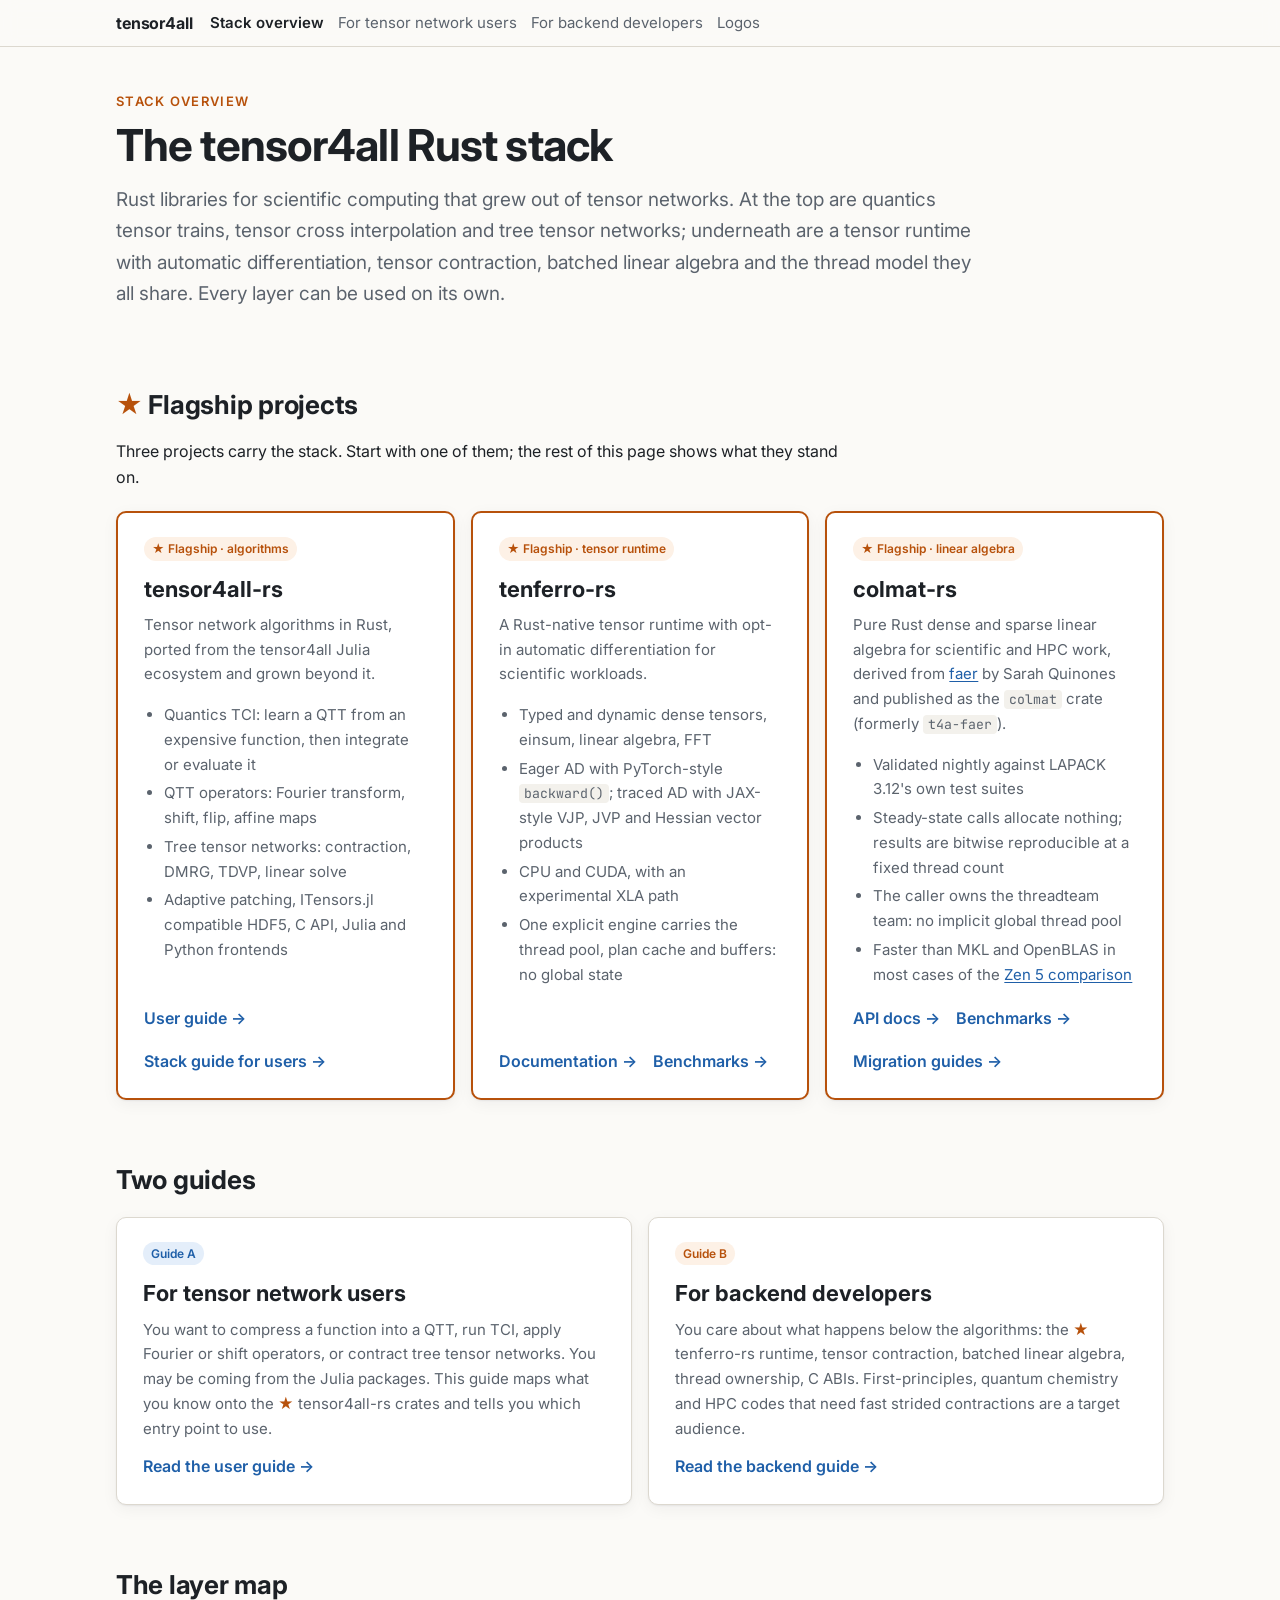
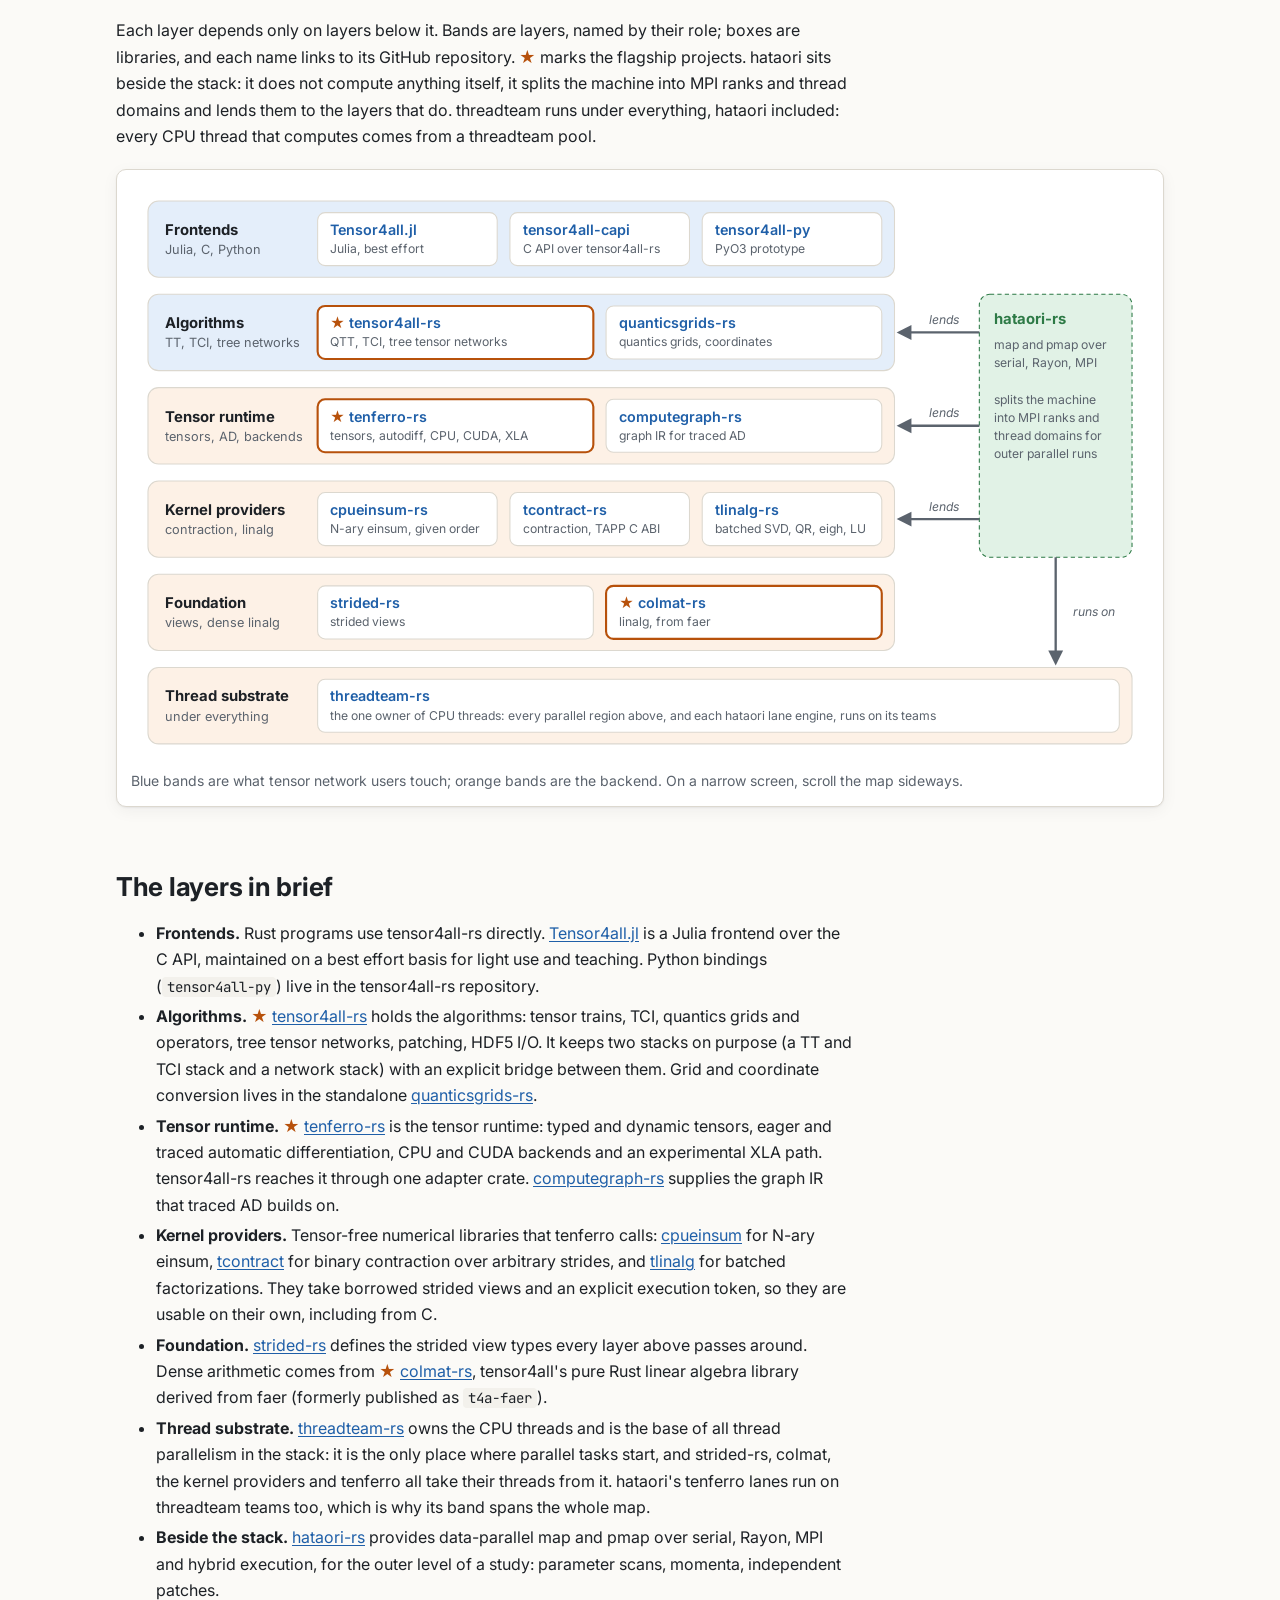
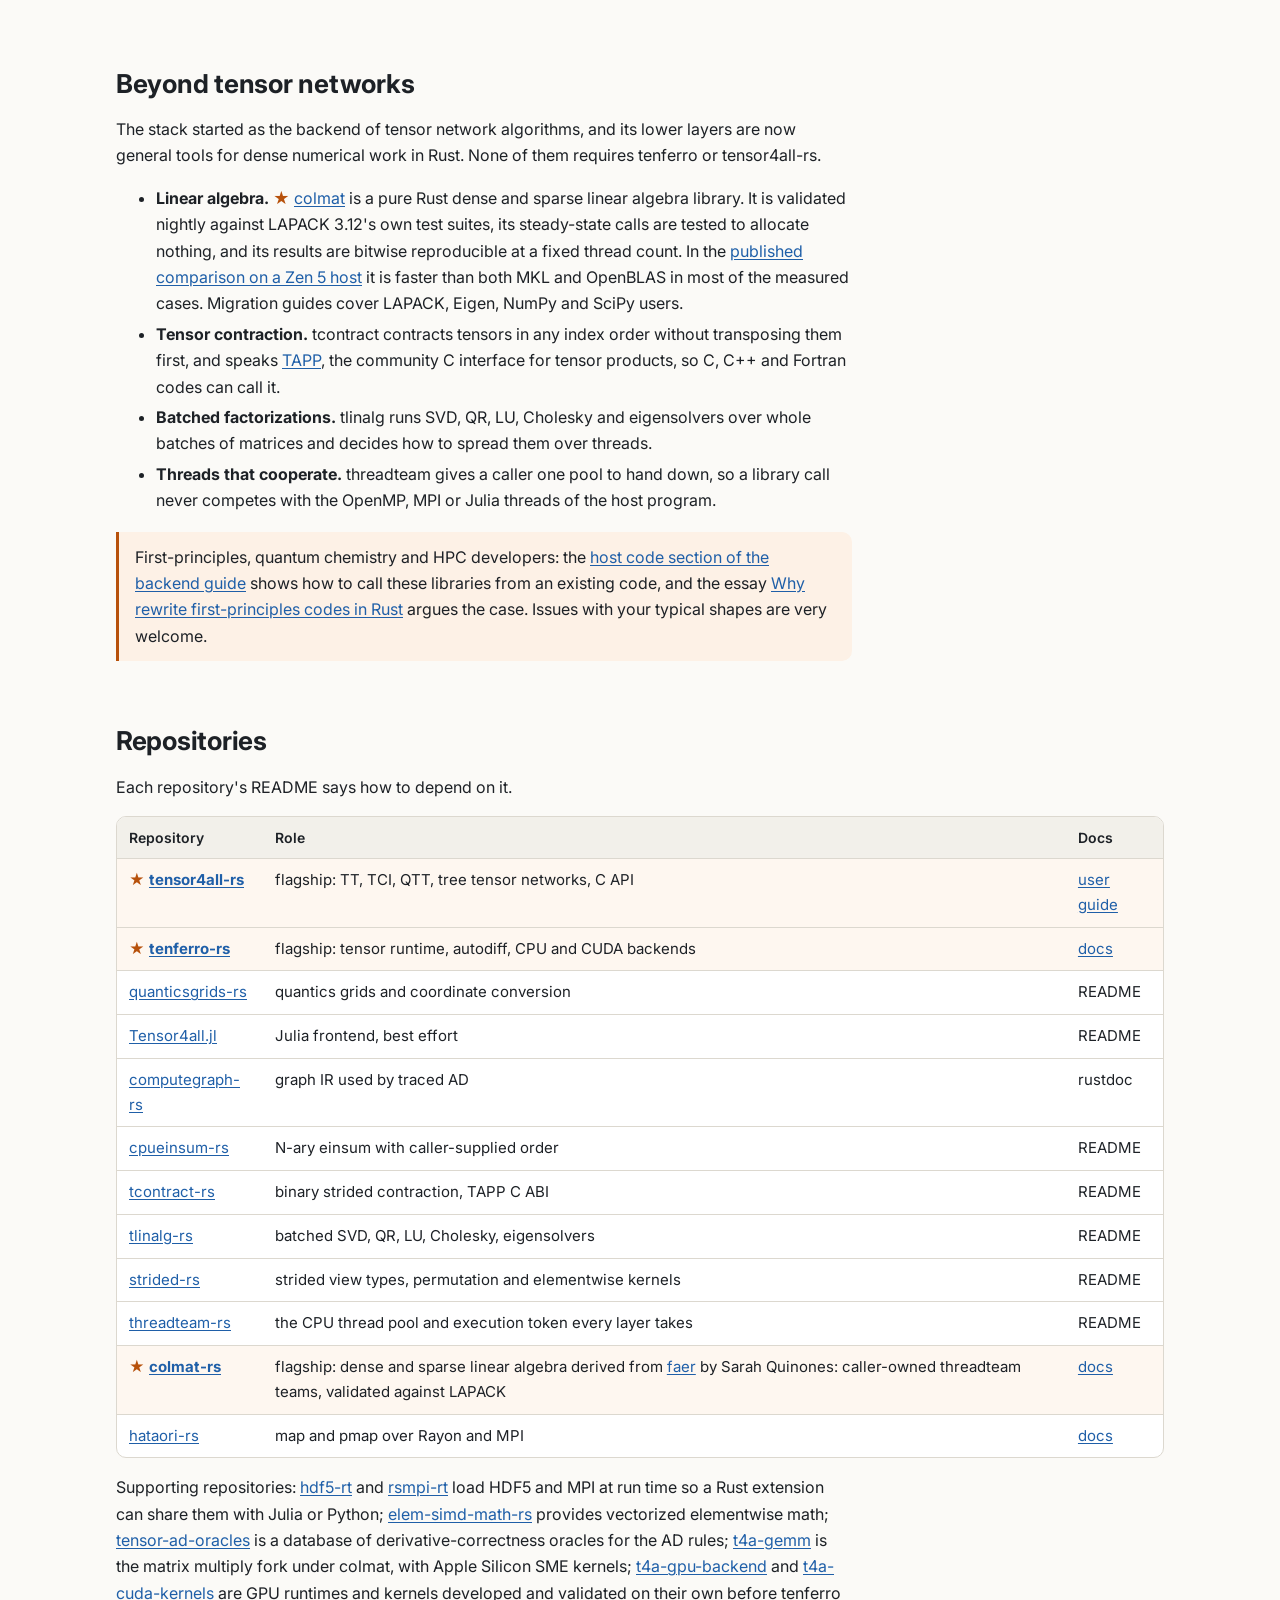
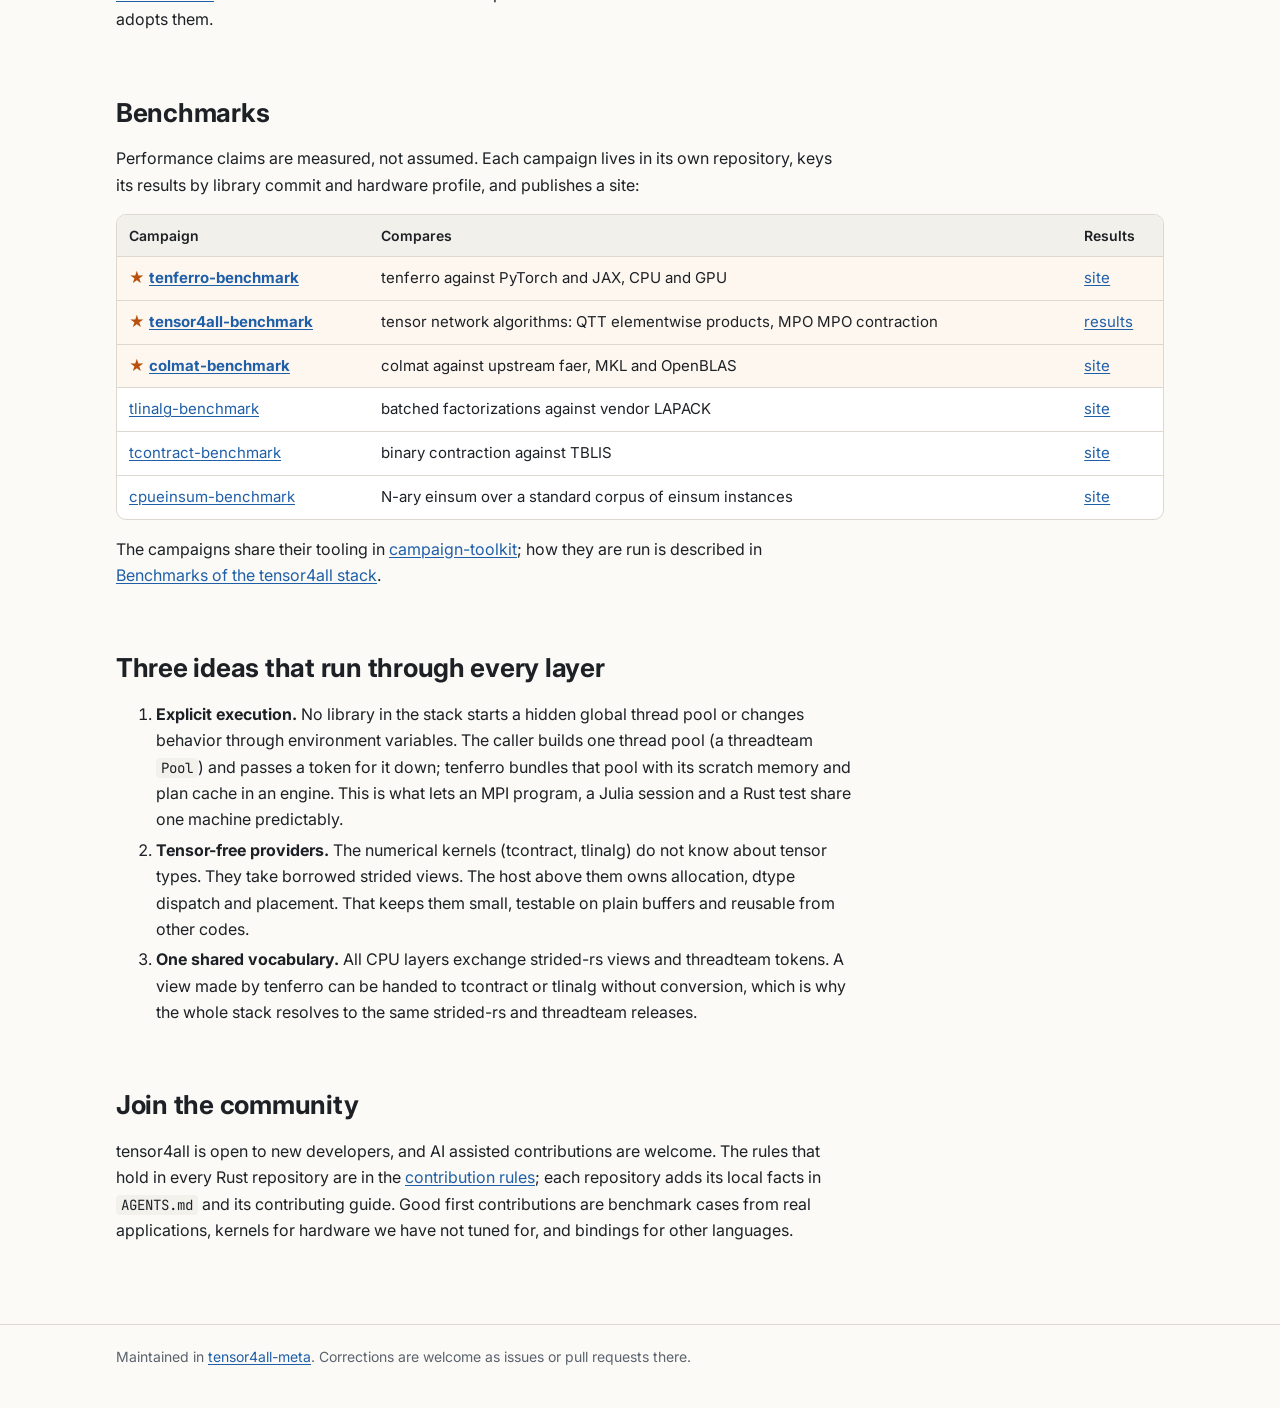
==== site/stack/index.html @ 479b6a94 "site: remove outdated vendor BLAS/LAPACK descriptions tenferro-rs no longer depends on vendor BLAS/L" ====
<!doctype html>
<html lang="en">
<head>
<meta charset="utf-8">
<meta name="viewport" content="width=device-width, initial-scale=1">
<title>tensor4all Rust stack</title>
<meta name="description" content="How the tensor4all Rust libraries fit together: the flagship projects tensor4all-rs, tenferro-rs and colmat-rs, and the contraction, linear algebra and threading layers underneath, from QTT and TCI down to dense kernels.">
<link rel="preconnect" href="https://fonts.googleapis.com">
<link rel="preconnect" href="https://fonts.gstatic.com" crossorigin>
<link href="https://fonts.googleapis.com/css2?family=Inter:wght@400;600;700&family=JetBrains+Mono:wght@400;600&display=swap" rel="stylesheet">
<link rel="stylesheet" href="assets/style.css">
</head>
<body>
<header class="topbar"><div class="inner">
  <a class="brand" href="https://tensor4all.org/">tensor4all</a>
  <nav>
    <a href="./" aria-current="page">Stack overview</a>
    <a href="users.html">For tensor network users</a>
    <a href="backend.html">For backend developers</a>
    <a href="../logos/">Logos</a>
  </nav>
</div></header>

<div class="layout">
<main>
  <section class="hero">
    <p class="eyebrow">Stack overview</p>
    <h1>The tensor4all Rust stack</h1>
    <p class="lead">Rust libraries for scientific computing that grew out of tensor networks. At the top are quantics tensor trains, tensor cross interpolation and tree tensor networks; underneath are a tensor runtime with automatic differentiation, tensor contraction, batched linear algebra and the thread model they all share. Every layer can be used on its own.</p>
  </section>

  <h2 id="flagships"><span class="star">&#9733;</span> Flagship projects</h2>
  <p>Three projects carry the stack. Start with one of them; the rest of this page shows what they stand on.</p>
  <div class="cards">
    <div class="card big flagship">
      <span class="tag flagship">&#9733; Flagship &middot; algorithms</span>
      <h3><a href="https://github.com/tensor4all/tensor4all-rs">tensor4all-rs</a></h3>
      <p>Tensor network algorithms in Rust, ported from the tensor4all Julia ecosystem and grown beyond it.</p>
      <ul>
        <li>Quantics TCI: learn a QTT from an expensive function, then integrate or evaluate it</li>
        <li>QTT operators: Fourier transform, shift, flip, affine maps</li>
        <li>Tree tensor networks: contraction, DMRG, TDVP, linear solve</li>
        <li>Adaptive patching, ITensors.jl compatible HDF5, C API, Julia and Python frontends</li>
      </ul>
      <div class="links">
        <a href="https://tensor4all.org/tensor4all-rs/">User guide &rarr;</a>
        <a href="users.html">Stack guide for users &rarr;</a>
      </div>
    </div>
    <div class="card big flagship">
      <span class="tag flagship">&#9733; Flagship &middot; tensor runtime</span>
      <h3><a href="https://github.com/tensor4all/tenferro-rs">tenferro-rs</a></h3>
      <p>A Rust-native tensor runtime with opt-in automatic differentiation for scientific workloads.</p>
      <ul>
        <li>Typed and dynamic dense tensors, einsum, linear algebra, FFT</li>
        <li>Eager AD with PyTorch-style <code>backward()</code>; traced AD with JAX-style VJP, JVP and Hessian vector products</li>
        <li>CPU and CUDA, with an experimental XLA path</li>
        <li>One explicit engine carries the thread pool, plan cache and buffers: no global state</li>
      </ul>
      <div class="links">
        <a href="https://tensor4all.org/tenferro-rs/">Documentation &rarr;</a>
        <a href="https://tensor4all.org/tenferro-benchmark/">Benchmarks &rarr;</a>
      </div>
    </div>
    <div class="card big flagship">
      <span class="tag flagship">&#9733; Flagship &middot; linear algebra</span>
      <h3><a href="https://github.com/tensor4all/colmat-rs">colmat-rs</a></h3>
      <p>Pure Rust dense and sparse linear algebra for scientific and HPC work, derived from <a href="https://codeberg.org/sarah-quinones/faer">faer</a> by Sarah Quinones and published as the <code>colmat</code> crate (formerly <code>t4a-faer</code>).</p>
      <ul>
        <li>Validated nightly against LAPACK 3.12's own test suites</li>
        <li>Steady-state calls allocate nothing; results are bitwise reproducible at a fixed thread count</li>
        <li>The caller owns the threadteam team: no implicit global thread pool</li>
        <li>Faster than MKL and OpenBLAS in most cases of the <a href="https://tensor4all.org/colmat-benchmark/zen5-cpu/faer-kernels/71b25ffb7ae3-comparison.html">Zen 5 comparison</a></li>
      </ul>
      <div class="links">
        <a href="https://docs.rs/colmat">API docs &rarr;</a>
        <a href="https://tensor4all.org/colmat-benchmark/">Benchmarks &rarr;</a>
        <a href="https://github.com/tensor4all/colmat-rs/blob/main/docs/migration/README.md">Migration guides &rarr;</a>
      </div>
    </div>
  </div>

  <h2 id="guides">Two guides</h2>
  <div class="cards">
    <div class="card big">
      <span class="tag user">Guide A</span>
      <h3>For tensor network users</h3>
      <p>You want to compress a function into a QTT, run TCI, apply Fourier or shift operators, or contract tree tensor networks. You may be coming from the Julia packages. This guide maps what you know onto the <span class="star">&#9733;</span> tensor4all-rs crates and tells you which entry point to use.</p>
      <a class="go" href="users.html">Read the user guide &rarr;</a>
    </div>
    <div class="card big">
      <span class="tag backend">Guide B</span>
      <h3>For backend developers</h3>
      <p>You care about what happens below the algorithms: the <span class="star">&#9733;</span> tenferro-rs runtime, tensor contraction, batched linear algebra, thread ownership, C ABIs. First-principles, quantum chemistry and HPC codes that need fast strided contractions are a target audience.</p>
      <a class="go" href="backend.html">Read the backend guide &rarr;</a>
    </div>
  </div>

  <h2 id="map">The layer map</h2>
  <p>Each layer depends only on layers below it. Bands are layers, named by their role; boxes are libraries, and each name links to its GitHub repository. <span class="star">&#9733;</span> marks the flagship projects. hataori sits beside the stack: it does not compute anything itself, it splits the machine into MPI ranks and thread domains and lends them to the layers that do. threadteam runs under everything, hataori included: every CPU thread that computes comes from a threadteam pool.</p>
  <figure class="figure">
    <div class="map-scroll"><div class="stack-map" data-focus="all"></div></div>
    <figcaption>Blue bands are what tensor network users touch; orange bands are the backend. On a narrow screen, scroll the map sideways.</figcaption>
  </figure>

  <h2 id="layers">The layers in brief</h2>
  <ul>
    <li><strong>Frontends.</strong> Rust programs use tensor4all-rs directly. <a href="https://github.com/tensor4all/Tensor4all.jl">Tensor4all.jl</a> is a Julia frontend over the C API, maintained on a best effort basis for light use and teaching. Python bindings (<code>tensor4all-py</code>) live in the tensor4all-rs repository.</li>
    <li><strong>Algorithms.</strong> <span class="star">&#9733;</span> <a href="https://github.com/tensor4all/tensor4all-rs">tensor4all-rs</a> holds the algorithms: tensor trains, TCI, quantics grids and operators, tree tensor networks, patching, HDF5 I/O. It keeps two stacks on purpose (a TT and TCI stack and a network stack) with an explicit bridge between them. Grid and coordinate conversion lives in the standalone <a href="https://github.com/tensor4all/quanticsgrids-rs">quanticsgrids-rs</a>.</li>
    <li><strong>Tensor runtime.</strong> <span class="star">&#9733;</span> <a href="https://github.com/tensor4all/tenferro-rs">tenferro-rs</a> is the tensor runtime: typed and dynamic tensors, eager and traced automatic differentiation, CPU and CUDA backends and an experimental XLA path. tensor4all-rs reaches it through one adapter crate. <a href="https://github.com/tensor4all/computegraph-rs">computegraph-rs</a> supplies the graph IR that traced AD builds on.</li>
    <li><strong>Kernel providers.</strong> Tensor-free numerical libraries that tenferro calls: <a href="https://github.com/tensor4all/cpueinsum-rs">cpueinsum</a> for N-ary einsum, <a href="https://github.com/tensor4all/tcontract-rs">tcontract</a> for binary contraction over arbitrary strides, and <a href="https://github.com/tensor4all/tlinalg-rs">tlinalg</a> for batched factorizations. They take borrowed strided views and an explicit execution token, so they are usable on their own, including from C.</li>
    <li><strong>Foundation.</strong> <a href="https://github.com/tensor4all/strided-rs">strided-rs</a> defines the strided view types every layer above passes around. Dense arithmetic comes from <span class="star">&#9733;</span> <a href="https://github.com/tensor4all/colmat-rs">colmat-rs</a>, tensor4all's pure Rust linear algebra library derived from faer (formerly published as <code>t4a-faer</code>).</li>
    <li><strong>Thread substrate.</strong> <a href="https://github.com/tensor4all/threadteam-rs">threadteam-rs</a> owns the CPU threads and is the base of all thread parallelism in the stack: it is the only place where parallel tasks start, and strided-rs, colmat, the kernel providers and tenferro all take their threads from it. hataori's tenferro lanes run on threadteam teams too, which is why its band spans the whole map.</li>
    <li><strong>Beside the stack.</strong> <a href="https://github.com/tensor4all/hataori-rs">hataori-rs</a> provides data-parallel map and pmap over serial, Rayon, MPI and hybrid execution, for the outer level of a study: parameter scans, momenta, independent patches.</li>
  </ul>

  <h2 id="beyond">Beyond tensor networks</h2>
  <p>The stack started as the backend of tensor network algorithms, and its lower layers are now general tools for dense numerical work in Rust. None of them requires tenferro or tensor4all-rs.</p>
  <ul>
    <li><strong>Linear algebra.</strong> <span class="star">&#9733;</span> <a href="https://github.com/tensor4all/colmat-rs">colmat</a> is a pure Rust dense and sparse linear algebra library. It is validated nightly against LAPACK 3.12's own test suites, its steady-state calls are tested to allocate nothing, and its results are bitwise reproducible at a fixed thread count. In the <a href="https://tensor4all.org/colmat-benchmark/zen5-cpu/faer-kernels/71b25ffb7ae3-comparison.html">published comparison on a Zen 5 host</a> it is faster than both MKL and OpenBLAS in most of the measured cases. Migration guides cover LAPACK, Eigen, NumPy and SciPy users.</li>
    <li><strong>Tensor contraction.</strong> tcontract contracts tensors in any index order without transposing them first, and speaks <a href="https://arxiv.org/abs/2601.07827">TAPP</a>, the community C interface for tensor products, so C, C++ and Fortran codes can call it.</li>
    <li><strong>Batched factorizations.</strong> tlinalg runs SVD, QR, LU, Cholesky and eigensolvers over whole batches of matrices and decides how to spread them over threads.</li>
    <li><strong>Threads that cooperate.</strong> threadteam gives a caller one pool to hand down, so a library call never competes with the OpenMP, MPI or Julia threads of the host program.</li>
  </ul>
  <div class="note warm"><p>First-principles, quantum chemistry and HPC developers: the <a href="backend.html#qc">host code section of the backend guide</a> shows how to call these libraries from an existing code, and the essay <a href="https://github.com/tensor4all/tensor4all-meta/blob/main/docs/why_rusty_openmx.md">Why rewrite first-principles codes in Rust</a> argues the case. Issues with your typical shapes are very welcome.</p></div>

  <h2 id="repos">Repositories</h2>
  <p>Each repository's README says how to depend on it.</p>
  <div class="table-wrap"><table>
    <thead><tr><th>Repository</th><th>Role</th><th>Docs</th></tr></thead>
    <tbody>
      <tr class="flagship"><td><span class="star">&#9733;</span> <a href="https://github.com/tensor4all/tensor4all-rs">tensor4all-rs</a></td><td>flagship: TT, TCI, QTT, tree tensor networks, C API</td><td><a href="https://tensor4all.org/tensor4all-rs/">user guide</a></td></tr>
      <tr class="flagship"><td><span class="star">&#9733;</span> <a href="https://github.com/tensor4all/tenferro-rs">tenferro-rs</a></td><td>flagship: tensor runtime, autodiff, CPU and CUDA backends</td><td><a href="https://tensor4all.org/tenferro-rs/">docs</a></td></tr>
      <tr><td><a href="https://github.com/tensor4all/quanticsgrids-rs">quanticsgrids-rs</a></td><td>quantics grids and coordinate conversion</td><td>README</td></tr>
      <tr><td><a href="https://github.com/tensor4all/Tensor4all.jl">Tensor4all.jl</a></td><td>Julia frontend, best effort</td><td>README</td></tr>
      <tr><td><a href="https://github.com/tensor4all/computegraph-rs">computegraph-rs</a></td><td>graph IR used by traced AD</td><td>rustdoc</td></tr>
      <tr><td><a href="https://github.com/tensor4all/cpueinsum-rs">cpueinsum-rs</a></td><td>N-ary einsum with caller-supplied order</td><td>README</td></tr>
      <tr><td><a href="https://github.com/tensor4all/tcontract-rs">tcontract-rs</a></td><td>binary strided contraction, TAPP C ABI</td><td>README</td></tr>
      <tr><td><a href="https://github.com/tensor4all/tlinalg-rs">tlinalg-rs</a></td><td>batched SVD, QR, LU, Cholesky, eigensolvers</td><td>README</td></tr>
      <tr><td><a href="https://github.com/tensor4all/strided-rs">strided-rs</a></td><td>strided view types, permutation and elementwise kernels</td><td>README</td></tr>
      <tr><td><a href="https://github.com/tensor4all/threadteam-rs">threadteam-rs</a></td><td>the CPU thread pool and execution token every layer takes</td><td>README</td></tr>
      <tr class="flagship"><td><span class="star">&#9733;</span> <a href="https://github.com/tensor4all/colmat-rs">colmat-rs</a></td><td>flagship: dense and sparse linear algebra derived from <a href="https://codeberg.org/sarah-quinones/faer">faer</a> by Sarah Quinones: caller-owned threadteam teams, validated against LAPACK</td><td><a href="https://docs.rs/colmat">docs</a></td></tr>
      <tr><td><a href="https://github.com/tensor4all/hataori-rs">hataori-rs</a></td><td>map and pmap over Rayon and MPI</td><td><a href="https://tensor4all.org/hataori-rs/">docs</a></td></tr>
    </tbody>
  </table></div>
  <p>Supporting repositories: <a href="https://github.com/tensor4all/hdf5-rt">hdf5-rt</a> and <a href="https://github.com/tensor4all/rsmpi-rt">rsmpi-rt</a> load HDF5 and MPI at run time so a Rust extension can share them with Julia or Python; <a href="https://github.com/tensor4all/elem-simd-math-rs">elem-simd-math-rs</a> provides vectorized elementwise math; <a href="https://github.com/tensor4all/tensor-ad-oracles">tensor-ad-oracles</a> is a database of derivative-correctness oracles for the AD rules; <a href="https://github.com/tensor4all/t4a-gemm">t4a-gemm</a> is the matrix multiply fork under colmat, with Apple Silicon SME kernels; <a href="https://github.com/tensor4all/t4a-gpu-backend">t4a-gpu-backend</a> and <a href="https://github.com/tensor4all/t4a-cuda-kernels">t4a-cuda-kernels</a> are GPU runtimes and kernels developed and validated on their own before tenferro adopts them.</p>

  <h2 id="bench">Benchmarks</h2>
  <p>Performance claims are measured, not assumed. Each campaign lives in its own repository, keys its results by library commit and hardware profile, and publishes a site:</p>
  <div class="table-wrap"><table>
    <thead><tr><th>Campaign</th><th>Compares</th><th>Results</th></tr></thead>
    <tbody>
      <tr class="flagship"><td><span class="star">&#9733;</span> <a href="https://github.com/tensor4all/tenferro-benchmark">tenferro-benchmark</a></td><td>tenferro against PyTorch and JAX, CPU and GPU</td><td><a href="https://tensor4all.org/tenferro-benchmark/">site</a></td></tr>
      <tr class="flagship"><td><span class="star">&#9733;</span> <a href="https://github.com/tensor4all/tensor4all-benchmark">tensor4all-benchmark</a></td><td>tensor network algorithms: QTT elementwise products, MPO MPO contraction</td><td><a href="https://github.com/tensor4all/tensor4all-benchmark/blob/main/result/INDEX.md">results</a></td></tr>
      <tr class="flagship"><td><span class="star">&#9733;</span> <a href="https://github.com/tensor4all/colmat-benchmark">colmat-benchmark</a></td><td>colmat against upstream faer, MKL and OpenBLAS</td><td><a href="https://tensor4all.org/colmat-benchmark/">site</a></td></tr>
      <tr><td><a href="https://github.com/tensor4all/tlinalg-benchmark">tlinalg-benchmark</a></td><td>batched factorizations against vendor LAPACK</td><td><a href="https://tensor4all.org/tlinalg-benchmark/">site</a></td></tr>
      <tr><td><a href="https://github.com/tensor4all/tcontract-benchmark">tcontract-benchmark</a></td><td>binary contraction against TBLIS</td><td><a href="https://tensor4all.org/tcontract-benchmark/">site</a></td></tr>
      <tr><td><a href="https://github.com/tensor4all/cpueinsum-benchmark">cpueinsum-benchmark</a></td><td>N-ary einsum over a standard corpus of einsum instances</td><td><a href="https://tensor4all.org/cpueinsum-benchmark/">site</a></td></tr>
    </tbody>
  </table></div>
  <p>The campaigns share their tooling in <a href="https://github.com/tensor4all/campaign-toolkit">campaign-toolkit</a>; how they are run is described in <a href="https://github.com/tensor4all/tensor4all-meta/blob/main/docs/benchmarks/README.md">Benchmarks of the tensor4all stack</a>.</p>

  <h2 id="principles">Three ideas that run through every layer</h2>
  <ol>
    <li><strong>Explicit execution.</strong> No library in the stack starts a hidden global thread pool or changes behavior through environment variables. The caller builds one thread pool (a threadteam <code>Pool</code>) and passes a token for it down; tenferro bundles that pool with its scratch memory and plan cache in an engine. This is what lets an MPI program, a Julia session and a Rust test share one machine predictably.</li>
    <li><strong>Tensor-free providers.</strong> The numerical kernels (tcontract, tlinalg) do not know about tensor types. They take borrowed strided views. The host above them owns allocation, dtype dispatch and placement. That keeps them small, testable on plain buffers and reusable from other codes.</li>
    <li><strong>One shared vocabulary.</strong> All CPU layers exchange strided-rs views and threadteam tokens. A view made by tenferro can be handed to tcontract or tlinalg without conversion, which is why the whole stack resolves to the same strided-rs and threadteam releases.</li>
  </ol>

  <h2 id="contributing">Join the community</h2>
  <p>tensor4all is open to new developers, and AI assisted contributions are welcome. The rules that hold in every Rust repository are in the <a href="https://github.com/tensor4all/tensor4all-meta/blob/main/docs/contributing/rust-repositories.md">contribution rules</a>; each repository adds its local facts in <code>AGENTS.md</code> and its contributing guide. Good first contributions are benchmark cases from real applications, kernels for hardware we have not tuned for, and bindings for other languages.</p>
</main>
</div>

<footer><div class="inner">
  Maintained in <a href="https://github.com/tensor4all/tensor4all-meta">tensor4all-meta</a>. Corrections are welcome as issues or pull requests there.
</div></footer>
<script src="assets/stack-map.js"></script>
</body>
</html>
---- site/stack/assets/style.css ----
:root {
  --bg: #fbfaf7;
  --surface: #ffffff;
  --surface-2: #f2f0ea;
  --text: #1d2126;
  --muted: #5b636d;
  --line: #dcd8cf;
  --accent: #1f5fa8;
  --accent-soft: #e4eefa;
  --warm: #b7510b;
  --warm-soft: #fdf1e6;
  --ok: #2d7a46;
  --ok-soft: #e1f2e6;
  --warn: #8a6a00;
  --warn-soft: #fbf1cc;
  --code-bg: #f3f1ec;
  --shadow: 0 1px 2px rgba(20, 24, 30, 0.06), 0 4px 16px rgba(20, 24, 30, 0.05);
  --radius: 10px;
  --mono: "JetBrains Mono", ui-monospace, SFMono-Regular, Menlo, Consolas, monospace;
  --sans: "Inter", system-ui, -apple-system, "Segoe UI", Roboto, sans-serif;
  color-scheme: light;
}
@media (prefers-color-scheme: dark) {
  :root:not([data-theme="light"]) {
    --bg: #14171b;
    --surface: #1b1f24;
    --surface-2: #22272e;
    --text: #e6e8eb;
    --muted: #9aa3ad;
    --line: #333a43;
    --accent: #79b0ee;
    --accent-soft: #1d2c3e;
    --warm: #f0a46b;
    --warm-soft: #3a2719;
    --ok: #7cc893;
    --ok-soft: #1c3124;
    --warn: #e5c25a;
    --warn-soft: #362d10;
    --code-bg: #1f242a;
    --shadow: 0 1px 2px rgba(0, 0, 0, 0.3);
    color-scheme: dark;
  }
}
:root[data-theme="dark"] {
  --bg: #14171b; --surface: #1b1f24; --surface-2: #22272e; --text: #e6e8eb; --muted: #9aa3ad;
  --line: #333a43; --accent: #79b0ee; --accent-soft: #1d2c3e; --warm: #f0a46b; --warm-soft: #3a2719;
  --ok: #7cc893; --ok-soft: #1c3124; --warn: #e5c25a; --warn-soft: #362d10; --code-bg: #1f242a;
  --shadow: 0 1px 2px rgba(0, 0, 0, 0.3); color-scheme: dark;
}

* { box-sizing: border-box; }
html { -webkit-text-size-adjust: 100%; }
body {
  margin: 0;
  background: var(--bg);
  color: var(--text);
  font: 16px/1.65 var(--sans);
}
a { color: var(--accent); text-underline-offset: 2px; }
a:hover { text-decoration-thickness: 2px; }

.topbar {
  position: sticky; top: 0; z-index: 10;
  background: color-mix(in srgb, var(--bg) 88%, transparent);
  backdrop-filter: blur(8px);
  border-bottom: 1px solid var(--line);
}
.topbar .inner {
  max-width: 1080px; margin: 0 auto; padding: 10px 16px;
  display: flex; gap: 18px; align-items: center; flex-wrap: wrap;
}
.topbar .brand { font-weight: 700; color: var(--text); text-decoration: none; letter-spacing: -0.01em; }
.topbar nav { display: flex; gap: 14px; flex-wrap: wrap; font-size: 15px; }
.topbar nav a { color: var(--muted); text-decoration: none; }
.topbar nav a[aria-current="page"] { color: var(--text); font-weight: 600; }
.topbar nav a:hover { color: var(--text); }

.layout {
  max-width: 1080px; margin: 0 auto; padding: 0 16px 64px;
  display: grid; grid-template-columns: minmax(0, 1fr); gap: 40px;
}
@media (min-width: 980px) {
  .layout.with-toc { grid-template-columns: 210px minmax(0, 1fr); }
}
.toc { display: none; }
@media (min-width: 980px) {
  .toc { display: block; position: sticky; top: 64px; align-self: start; padding-top: 40px; font-size: 14px; }
  .toc ol { list-style: none; margin: 0; padding: 0; border-left: 1px solid var(--line); }
  .toc li a { display: block; padding: 4px 12px; color: var(--muted); text-decoration: none; }
  .toc li a:hover { color: var(--text); }
  .toc .label { font-size: 12px; text-transform: uppercase; letter-spacing: 0.08em; color: var(--muted); margin: 0 0 8px 12px; }
}

main { min-width: 0; }
.hero { padding: 44px 0 8px; }
.eyebrow { font-size: 13px; text-transform: uppercase; letter-spacing: 0.1em; color: var(--warm); font-weight: 600; margin: 0 0 8px; }
h1 { font-size: clamp(30px, 5vw, 44px); line-height: 1.12; letter-spacing: -0.02em; margin: 0 0 14px; }
h2 { font-size: 26px; line-height: 1.25; letter-spacing: -0.01em; margin: 56px 0 12px; padding-top: 8px; scroll-margin-top: 70px; }
h3 { font-size: 19px; margin: 32px 0 8px; scroll-margin-top: 70px; }
.lead { font-size: 19px; color: var(--muted); max-width: 46em; margin: 0 0 8px; }
p, ul, ol { max-width: 46em; }
li { margin: 4px 0; }

code { font-family: var(--mono); font-size: 0.88em; background: var(--code-bg); padding: 1px 5px; border-radius: 4px; }
pre {
  background: var(--code-bg); border: 1px solid var(--line); border-radius: var(--radius);
  padding: 14px 16px; overflow-x: auto; font-size: 14px; line-height: 1.55; max-width: 100%;
}
pre code { background: none; padding: 0; font-size: inherit; }
.codecap { font-size: 13px; color: var(--muted); margin: 14px 0 -8px; }

.figure {
  background: var(--surface); border: 1px solid var(--line); border-radius: var(--radius);
  box-shadow: var(--shadow); padding: 14px; margin: 20px 0;
}
.figure svg { display: block; width: 100%; height: auto; }
.figure figcaption { font-size: 14px; color: var(--muted); margin-top: 8px; }
.map-scroll { overflow-x: auto; }
.map-scroll svg { min-width: 640px; }

.cards { display: grid; grid-template-columns: repeat(auto-fit, minmax(260px, 1fr)); gap: 16px; margin: 20px 0; }
.card {
  background: var(--surface); border: 1px solid var(--line); border-radius: var(--radius);
  box-shadow: var(--shadow); padding: 18px 20px; display: flex; flex-direction: column;
}
.card h3 { margin: 0 0 6px; }
.card p { margin: 0 0 12px; color: var(--muted); font-size: 15px; }
.card .go { margin-top: auto; font-weight: 600; text-decoration: none; }
.card.big { padding: 24px 26px; }
.card.big h3 { font-size: 22px; }
.tag { display: inline-block; font-size: 12px; font-weight: 600; padding: 2px 8px; border-radius: 999px; margin-bottom: 10px; width: fit-content; }
.tag.user { background: var(--accent-soft); color: var(--accent); }
.tag.backend { background: var(--warm-soft); color: var(--warm); }

.table-wrap { overflow-x: auto; margin: 16px 0; border: 1px solid var(--line); border-radius: var(--radius); background: var(--surface); }
table { border-collapse: collapse; width: 100%; font-size: 15px; }
th, td { text-align: left; padding: 9px 12px; border-bottom: 1px solid var(--line); vertical-align: top; }
th { background: var(--surface-2); font-weight: 600; font-size: 14px; }
tr:last-child td { border-bottom: none; }
td code { white-space: nowrap; }

.note {
  border-left: 3px solid var(--accent); background: var(--accent-soft);
  padding: 12px 16px; border-radius: 0 var(--radius) var(--radius) 0; margin: 18px 0; max-width: 46em;
}
.note.warm { border-color: var(--warm); background: var(--warm-soft); }
.note p { margin: 0; }
.note p + p { margin-top: 8px; }


.steps { counter-reset: s; list-style: none; padding: 0; display: grid; gap: 12px; max-width: none; }
.steps li { counter-increment: s; background: var(--surface); border: 1px solid var(--line); border-radius: var(--radius); padding: 12px 16px 12px 52px; position: relative; margin: 0; }
.steps li::before {
  content: counter(s); position: absolute; left: 14px; top: 12px; width: 26px; height: 26px; border-radius: 50%;
  background: var(--accent); color: var(--bg); font-weight: 700; font-size: 14px; display: grid; place-items: center;
}
.steps li strong { display: block; }

footer { border-top: 1px solid var(--line); color: var(--muted); font-size: 14px; }
footer .inner { max-width: 1080px; margin: 0 auto; padding: 20px 16px 40px; }

/* stack map */
.sm-band { fill: var(--surface-2); stroke: var(--line); }
.sm-band.user { fill: var(--accent-soft); }
.sm-band.backend { fill: var(--warm-soft); }
.sm-label { fill: var(--text); font: 700 14px var(--sans); }
.sm-sub { fill: var(--muted); font: 12px var(--sans); }
.sm-box { fill: var(--surface); stroke: var(--line); }
.sm-link:hover .sm-box { stroke: var(--accent); stroke-width: 2; }
.sm-title { fill: var(--text); font: 600 13.5px var(--sans); }
.sm-desc { fill: var(--muted); font: 11.5px var(--sans); }
.sm-arrow { stroke: var(--muted); stroke-width: 2.2; fill: none; }
.sm-head { fill: var(--muted); }
.sm-verb { fill: var(--muted); font: italic 11.5px var(--sans); text-anchor: middle; }
.sm-side { fill: var(--ok-soft); stroke: var(--ok); stroke-dasharray: 4 3; }
.sm-sidetitle { fill: var(--ok); font: 700 14px var(--sans); }
.sm-dim { opacity: 0.38; }
@media (max-width: 640px) {
  .topbar { position: static; }
  .topbar nav { gap: 4px 14px; }
}
.sm-link .sm-title { fill: var(--accent); }
.sm-link:hover .sm-title { text-decoration: underline; }

/* flagship projects: tensor4all-rs, tenferro-rs and colmat-rs */
.star { color: var(--warm); }
.tag.flagship { background: var(--warm-soft); color: var(--warm); }
.card.flagship { border: 2px solid var(--warm); }
main > .card.flagship { margin: 20px 0; max-width: 46em; }
.card.flagship h3 a { color: var(--text); text-decoration: none; }
.card.flagship h3 a:hover { text-decoration: underline; }
.card.flagship ul { margin: 0 0 14px; padding-left: 20px; color: var(--muted); font-size: 15px; }
.card.flagship .links { display: flex; gap: 16px; flex-wrap: wrap; margin-top: auto; font-weight: 600; }
.card.flagship .links a { text-decoration: none; }
tr.flagship td { background: color-mix(in srgb, var(--warm-soft) 60%, var(--surface)); }
tr.flagship td:first-child a { font-weight: 700; }
.sm-box.star { stroke: var(--warm); stroke-width: 2; }
.sm-link:hover .sm-box.star { stroke: var(--warm); stroke-width: 3; }
.sm-star { fill: var(--warm); }
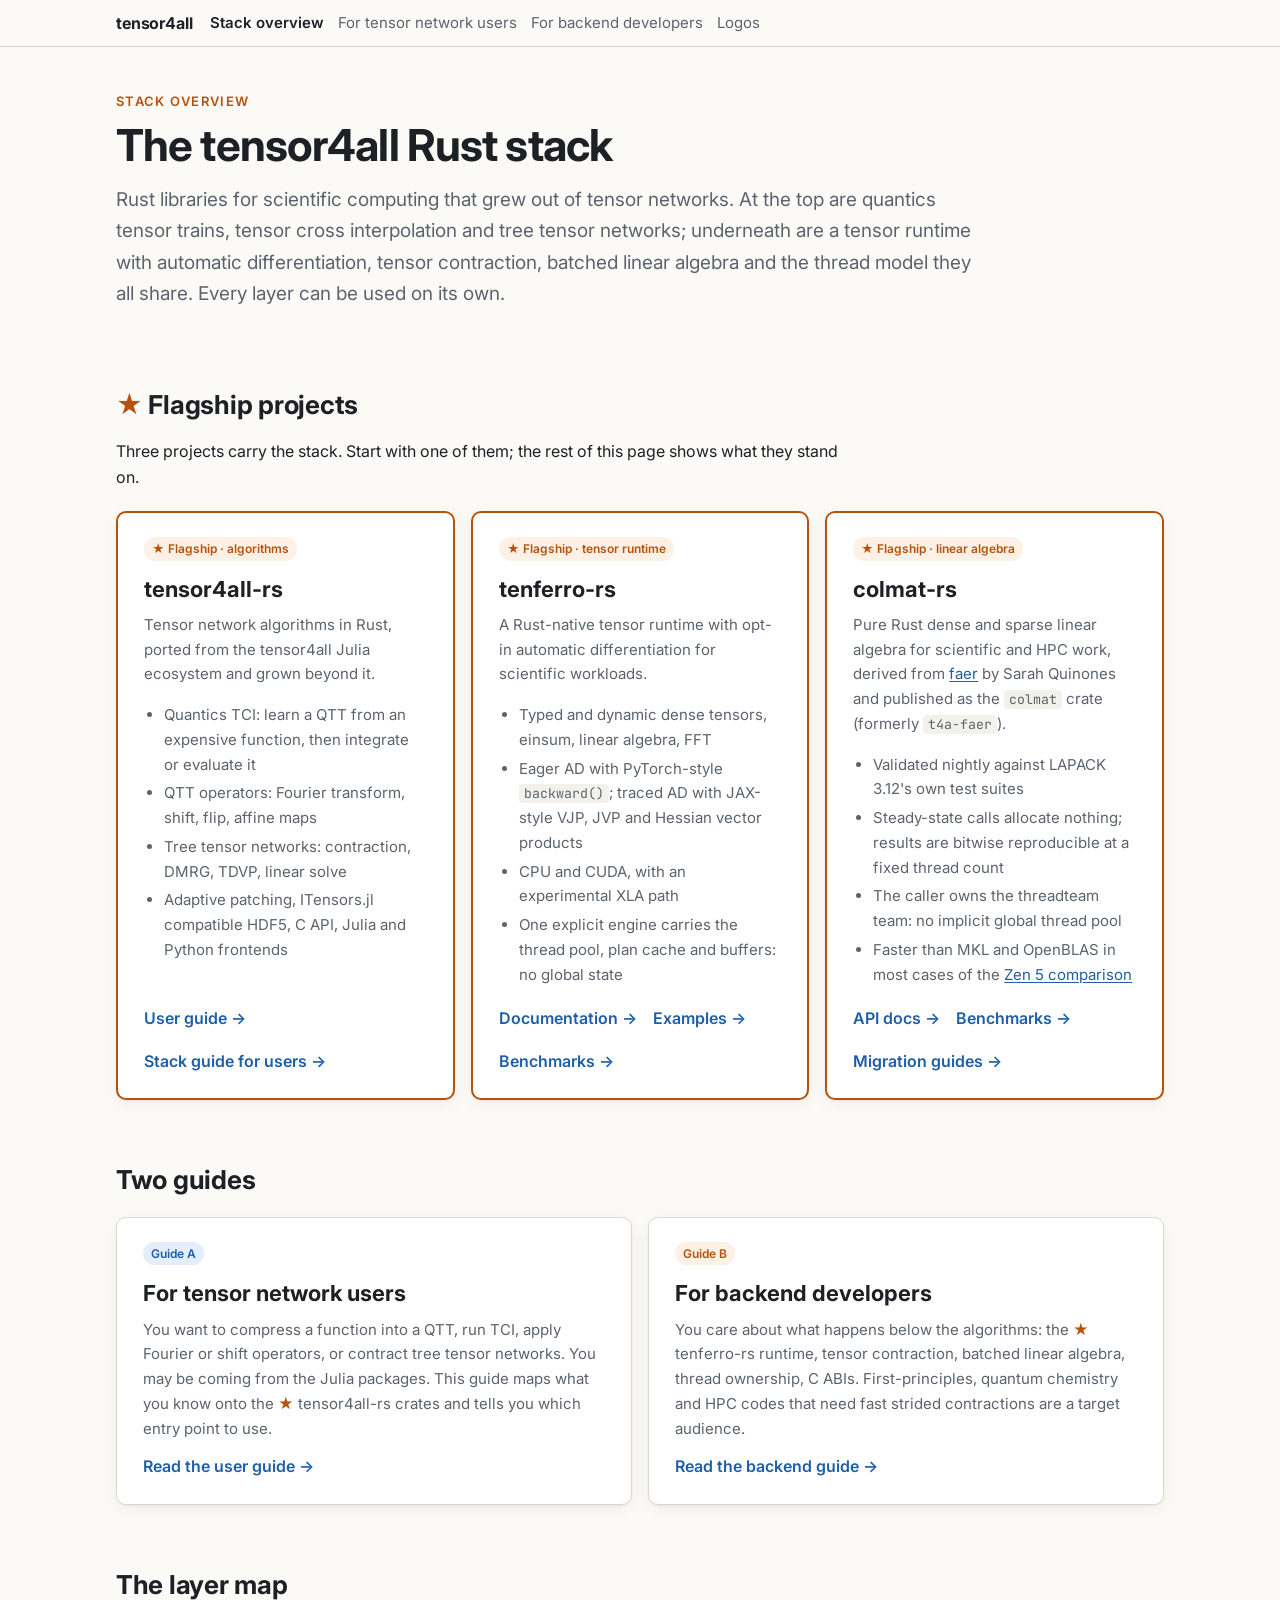
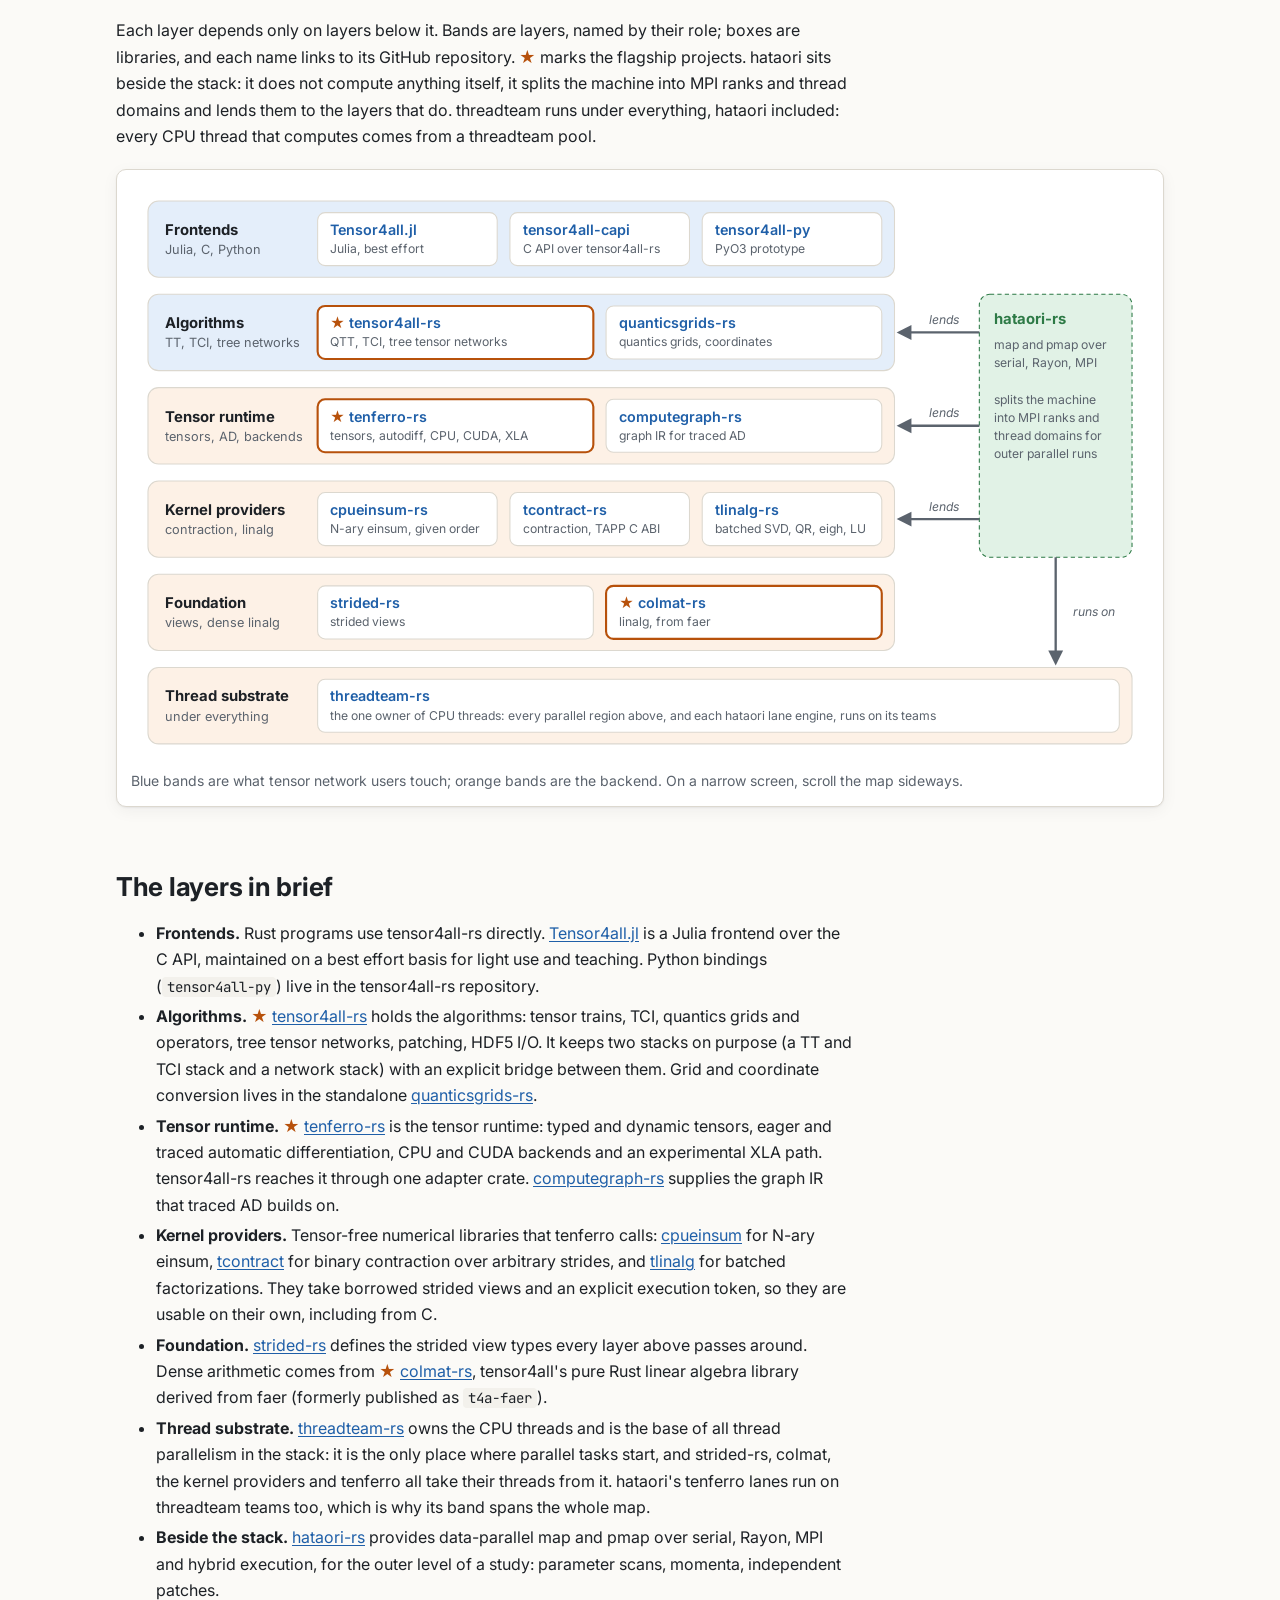
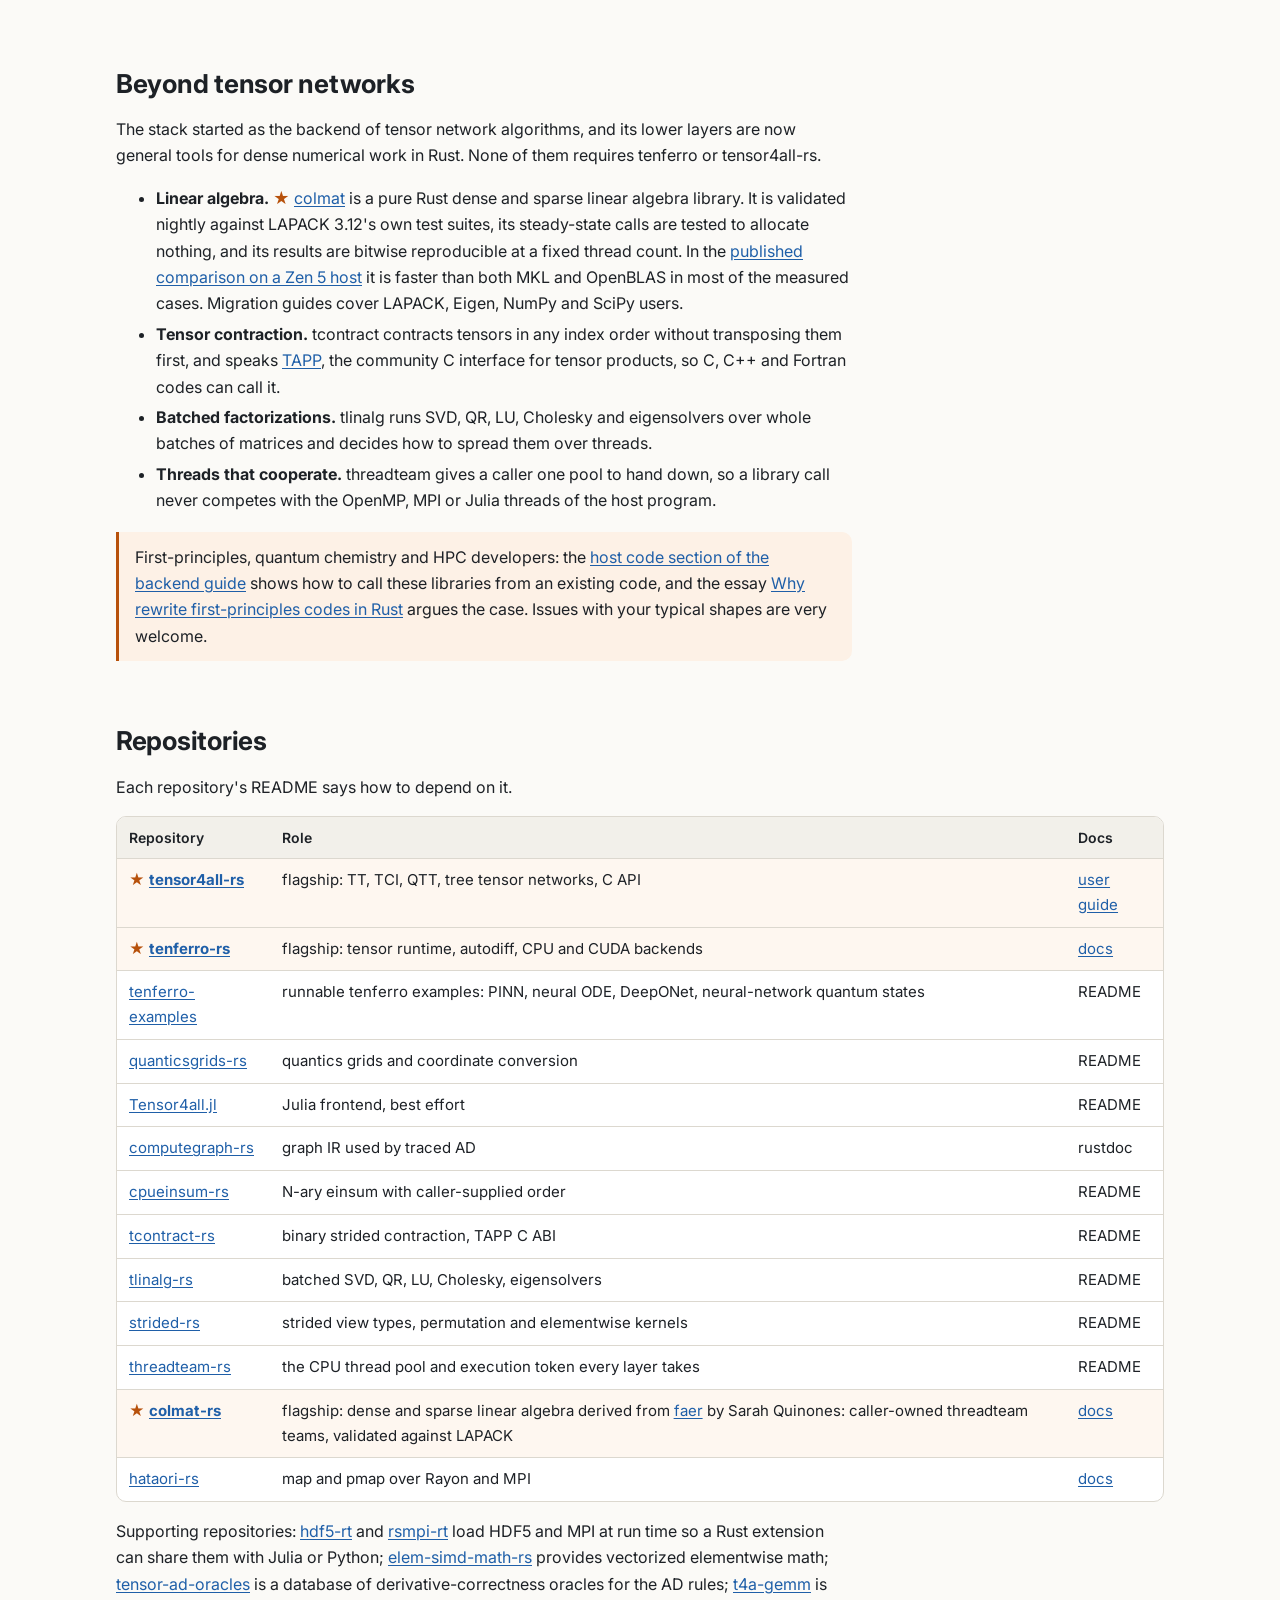
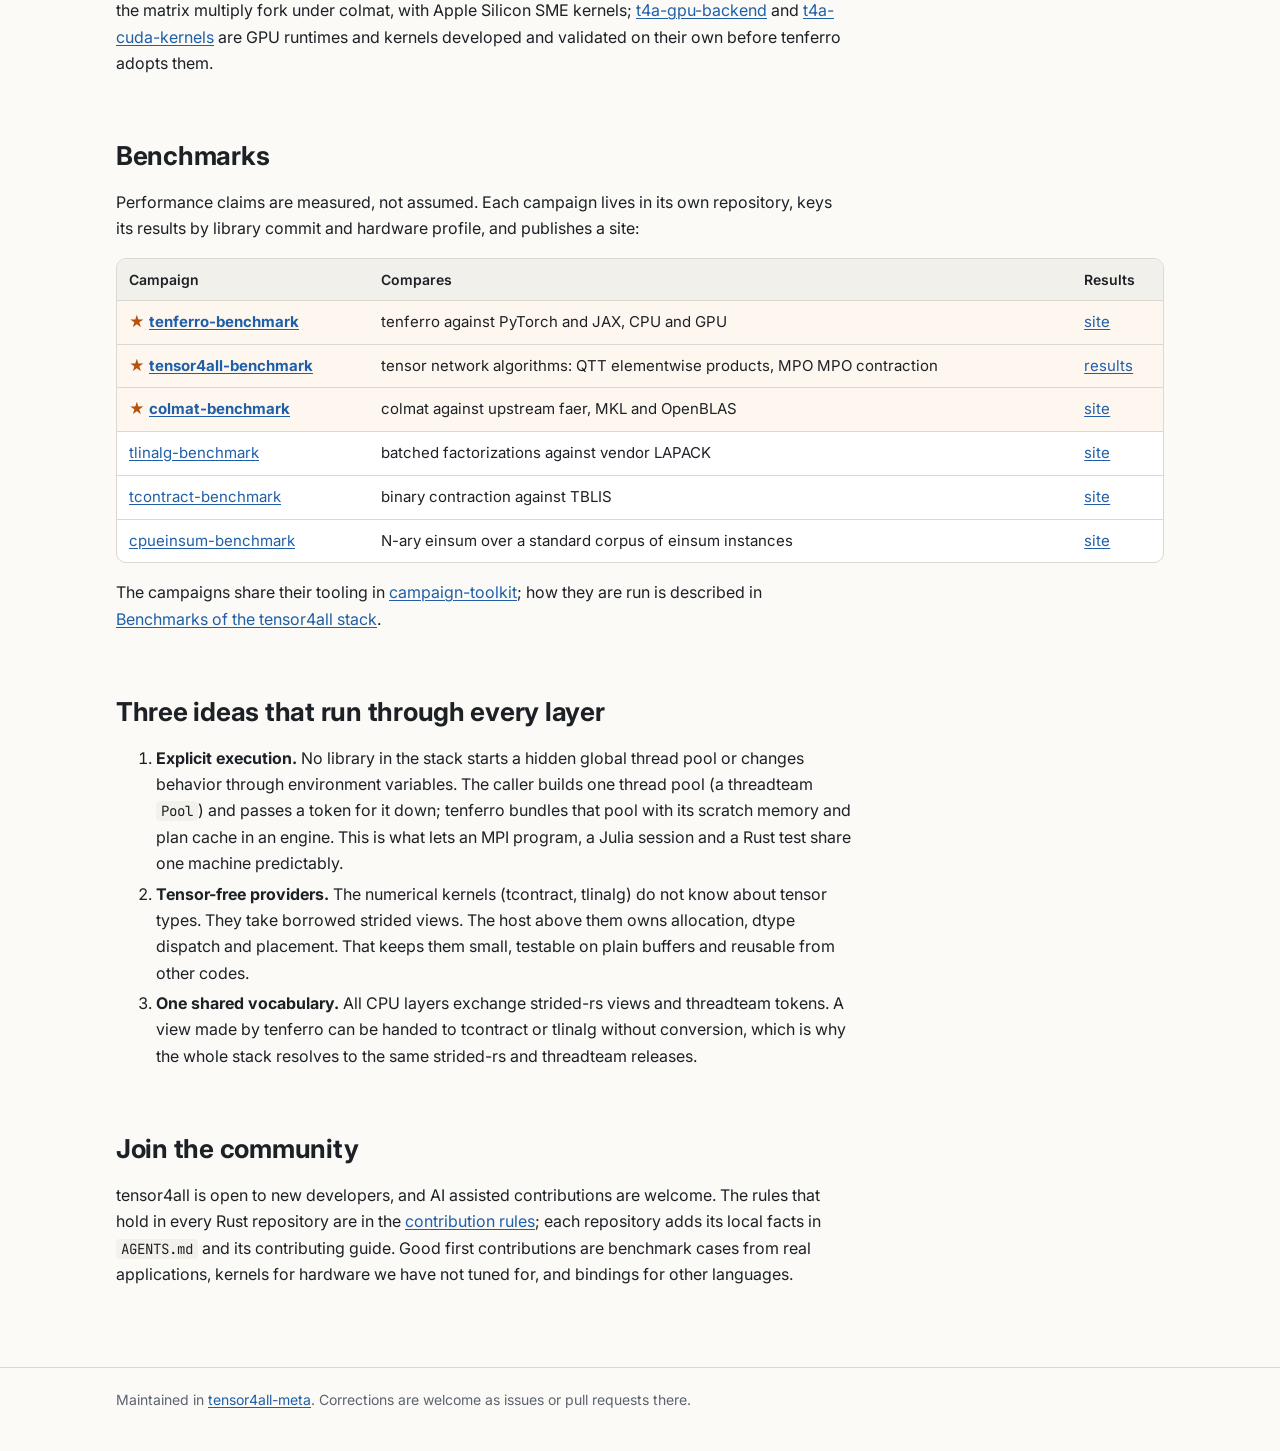
==== commit 5afee186: "site: link tenferro-examples Add the runnable tenferro examples repository to the tenferro cards, th" ====
--- a/site/stack/index.html
+++ b/site/stack/index.html
@@ -59,6 +59,7 @@
       </ul>
       <div class="links">
         <a href="https://tensor4all.org/tenferro-rs/">Documentation &rarr;</a>
+        <a href="https://github.com/tensor4all/tenferro-examples">Examples &rarr;</a>
         <a href="https://tensor4all.org/tenferro-benchmark/">Benchmarks &rarr;</a>
       </div>
     </div>
@@ -131,6 +132,7 @@
     <tbody>
       <tr class="flagship"><td><span class="star">&#9733;</span> <a href="https://github.com/tensor4all/tensor4all-rs">tensor4all-rs</a></td><td>flagship: TT, TCI, QTT, tree tensor networks, C API</td><td><a href="https://tensor4all.org/tensor4all-rs/">user guide</a></td></tr>
       <tr class="flagship"><td><span class="star">&#9733;</span> <a href="https://github.com/tensor4all/tenferro-rs">tenferro-rs</a></td><td>flagship: tensor runtime, autodiff, CPU and CUDA backends</td><td><a href="https://tensor4all.org/tenferro-rs/">docs</a></td></tr>
+      <tr><td><a href="https://github.com/tensor4all/tenferro-examples">tenferro-examples</a></td><td>runnable tenferro examples: PINN, neural ODE, DeepONet, neural-network quantum states</td><td>README</td></tr>
       <tr><td><a href="https://github.com/tensor4all/quanticsgrids-rs">quanticsgrids-rs</a></td><td>quantics grids and coordinate conversion</td><td>README</td></tr>
       <tr><td><a href="https://github.com/tensor4all/Tensor4all.jl">Tensor4all.jl</a></td><td>Julia frontend, best effort</td><td>README</td></tr>
       <tr><td><a href="https://github.com/tensor4all/computegraph-rs">computegraph-rs</a></td><td>graph IR used by traced AD</td><td>rustdoc</td></tr>
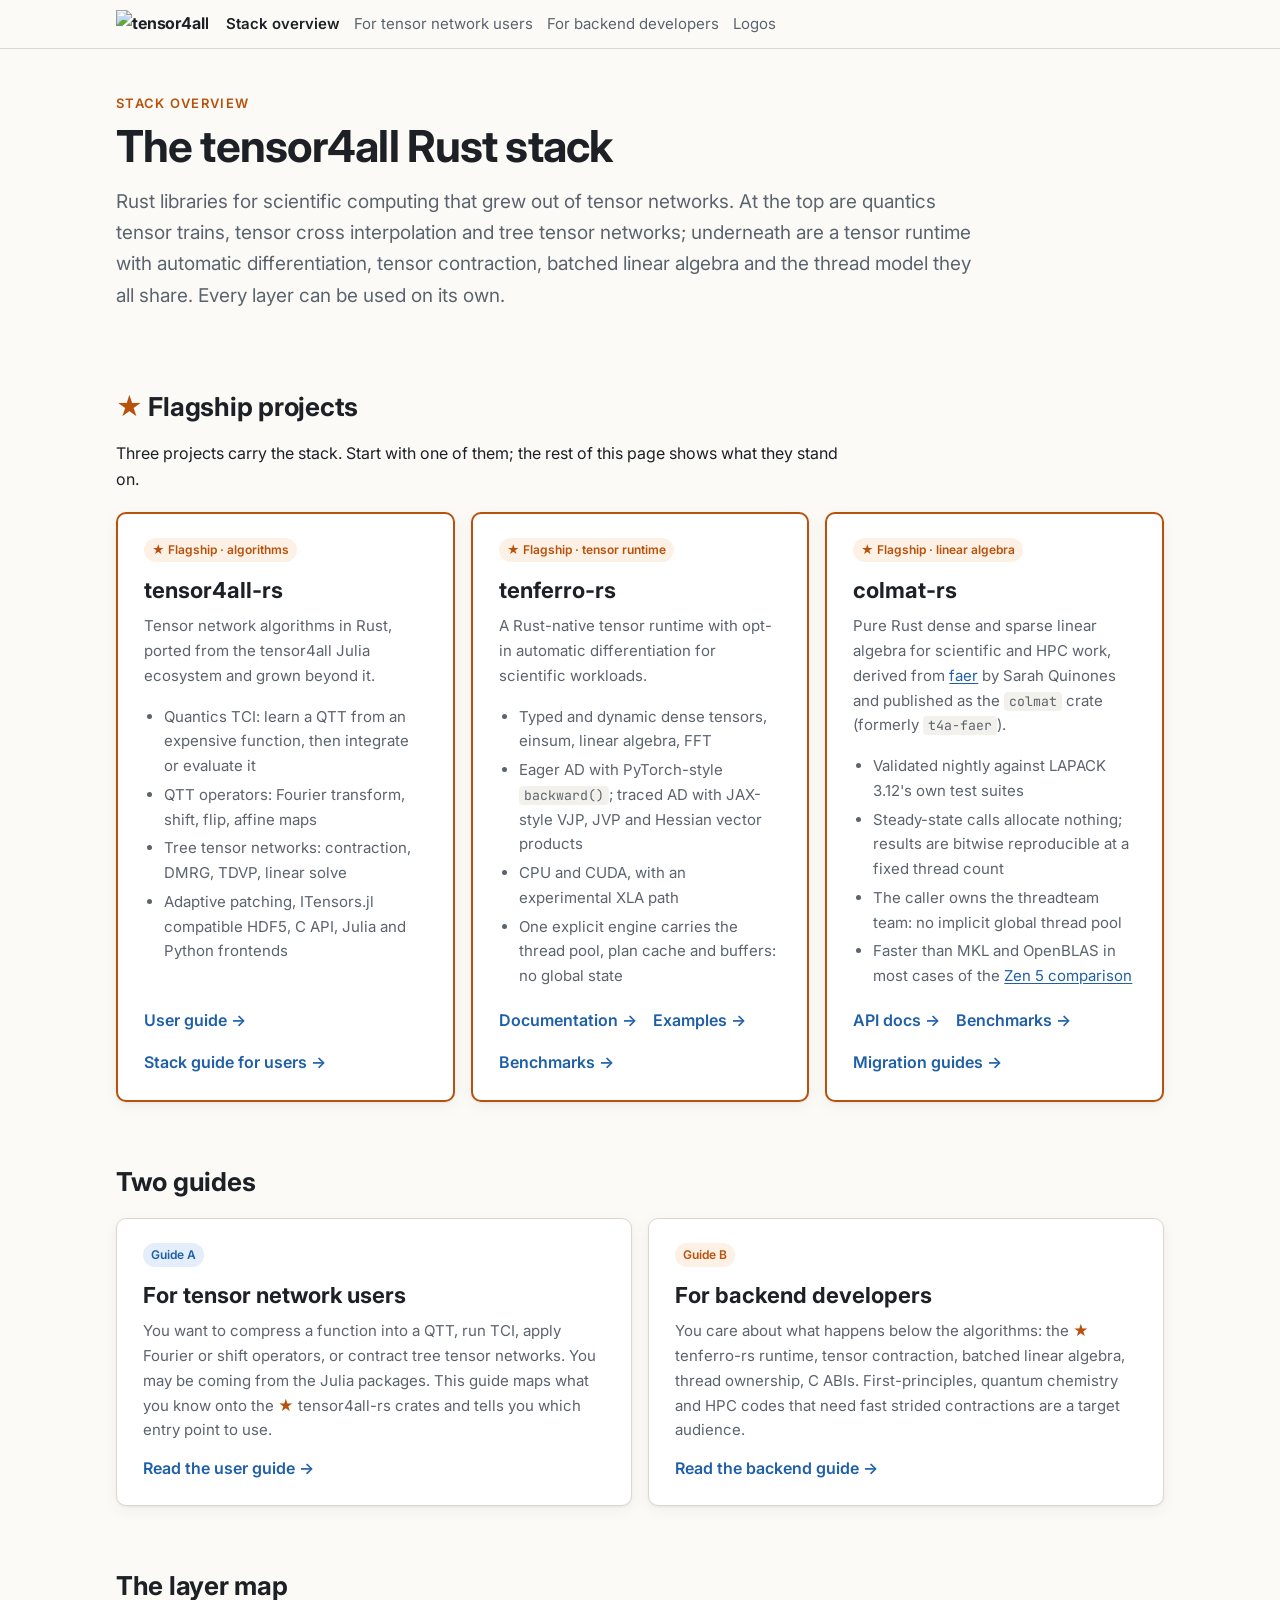
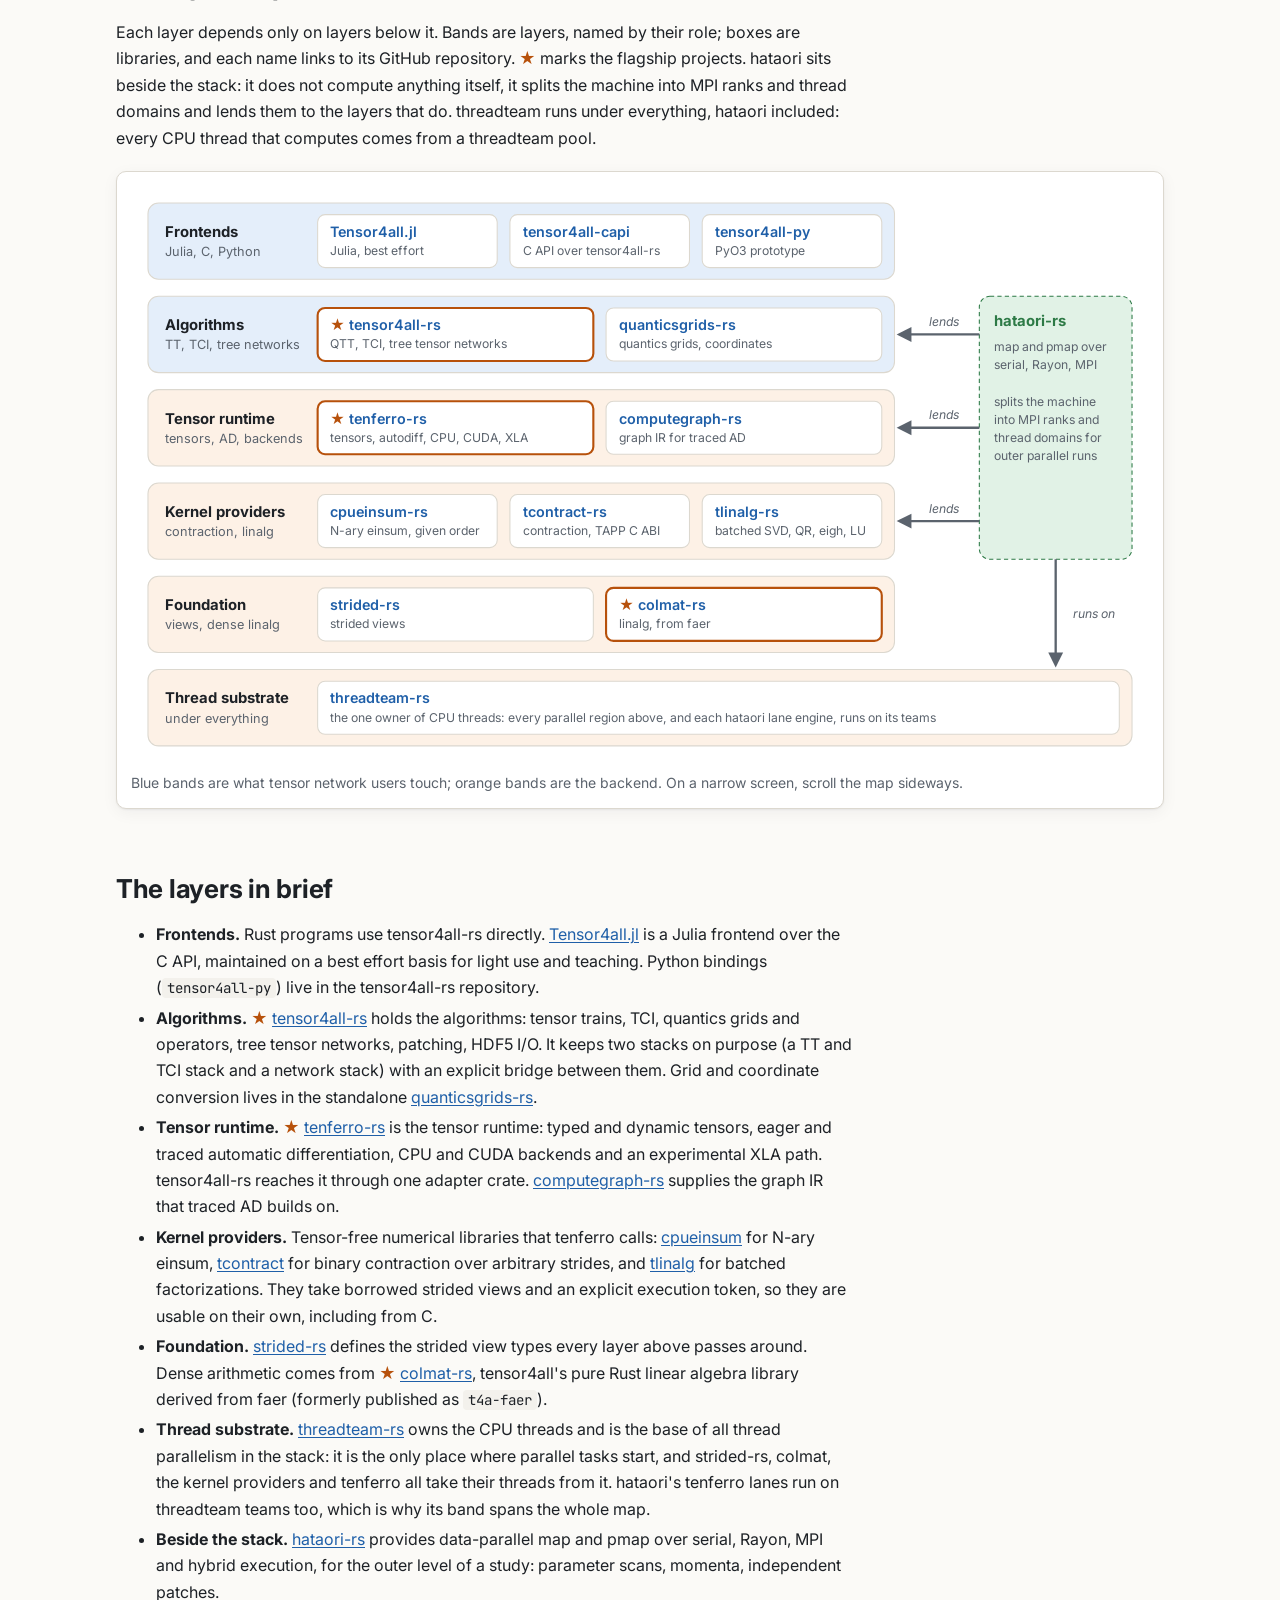
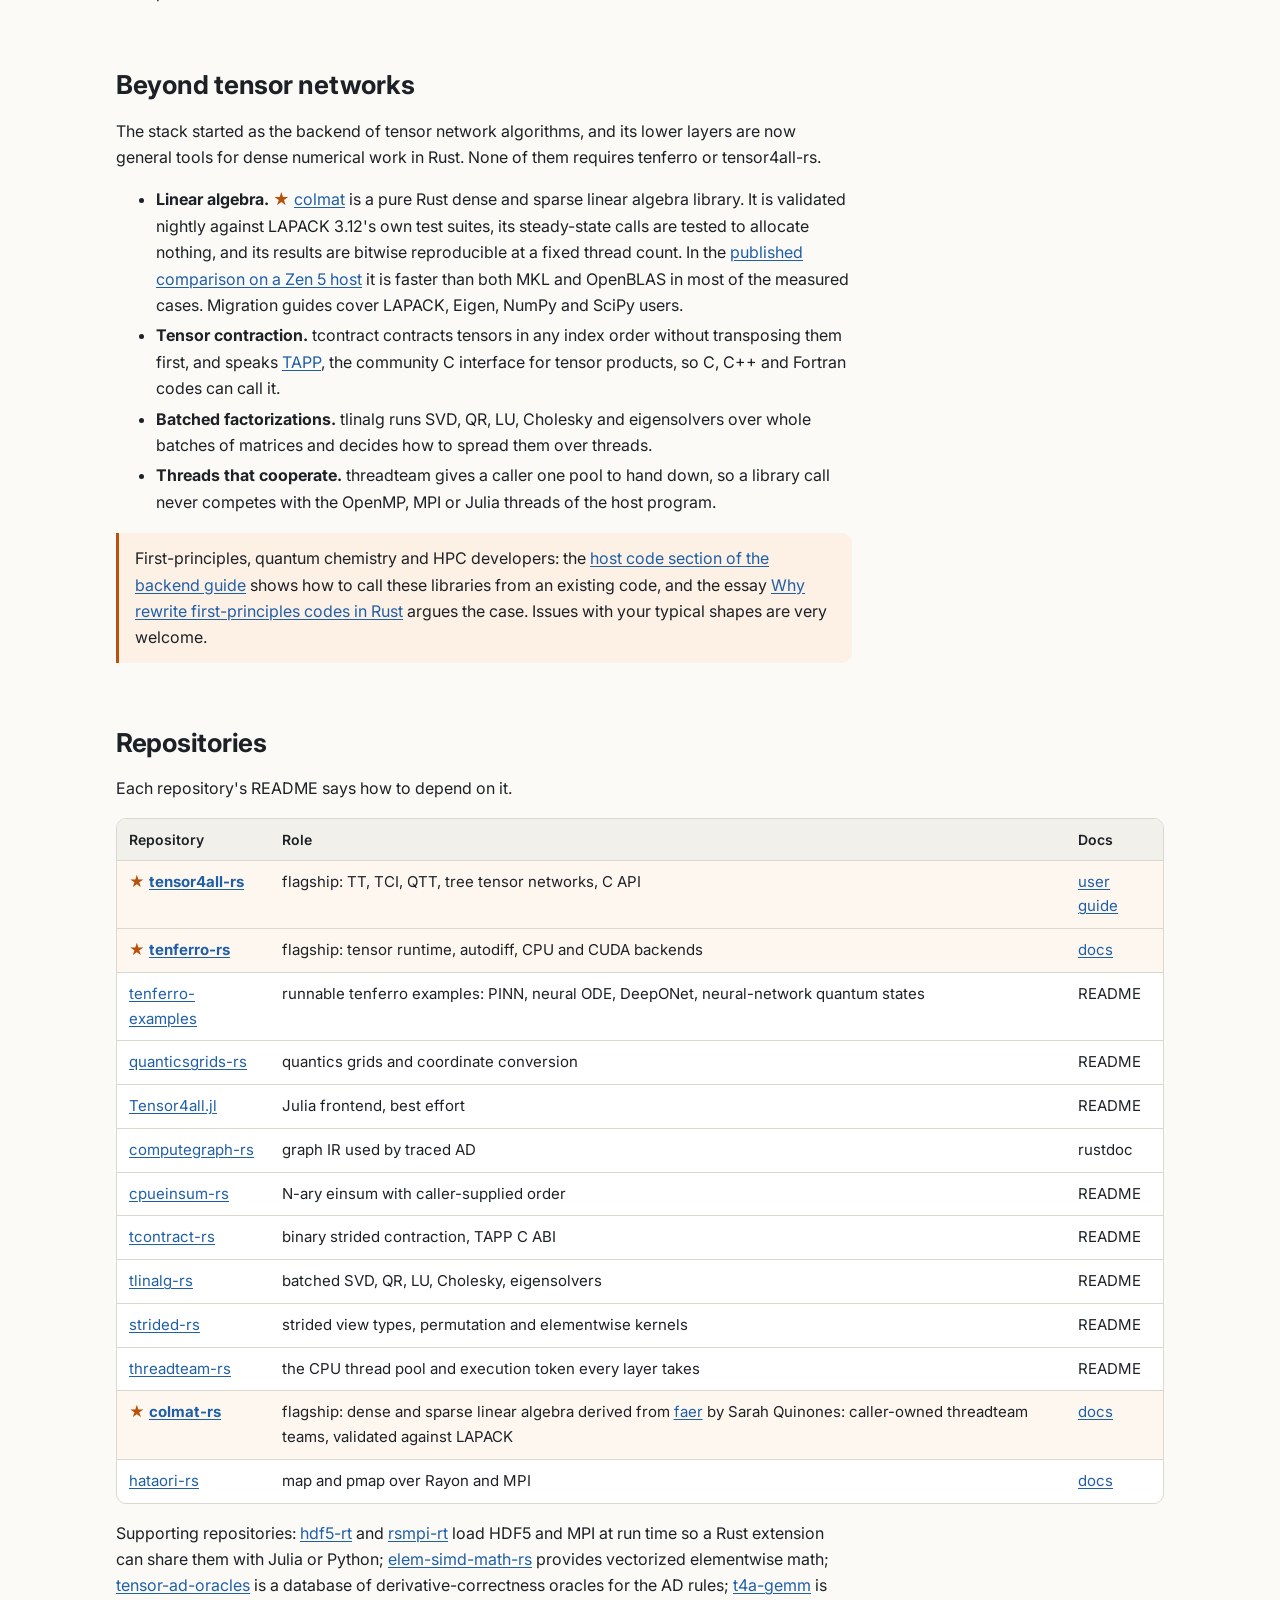
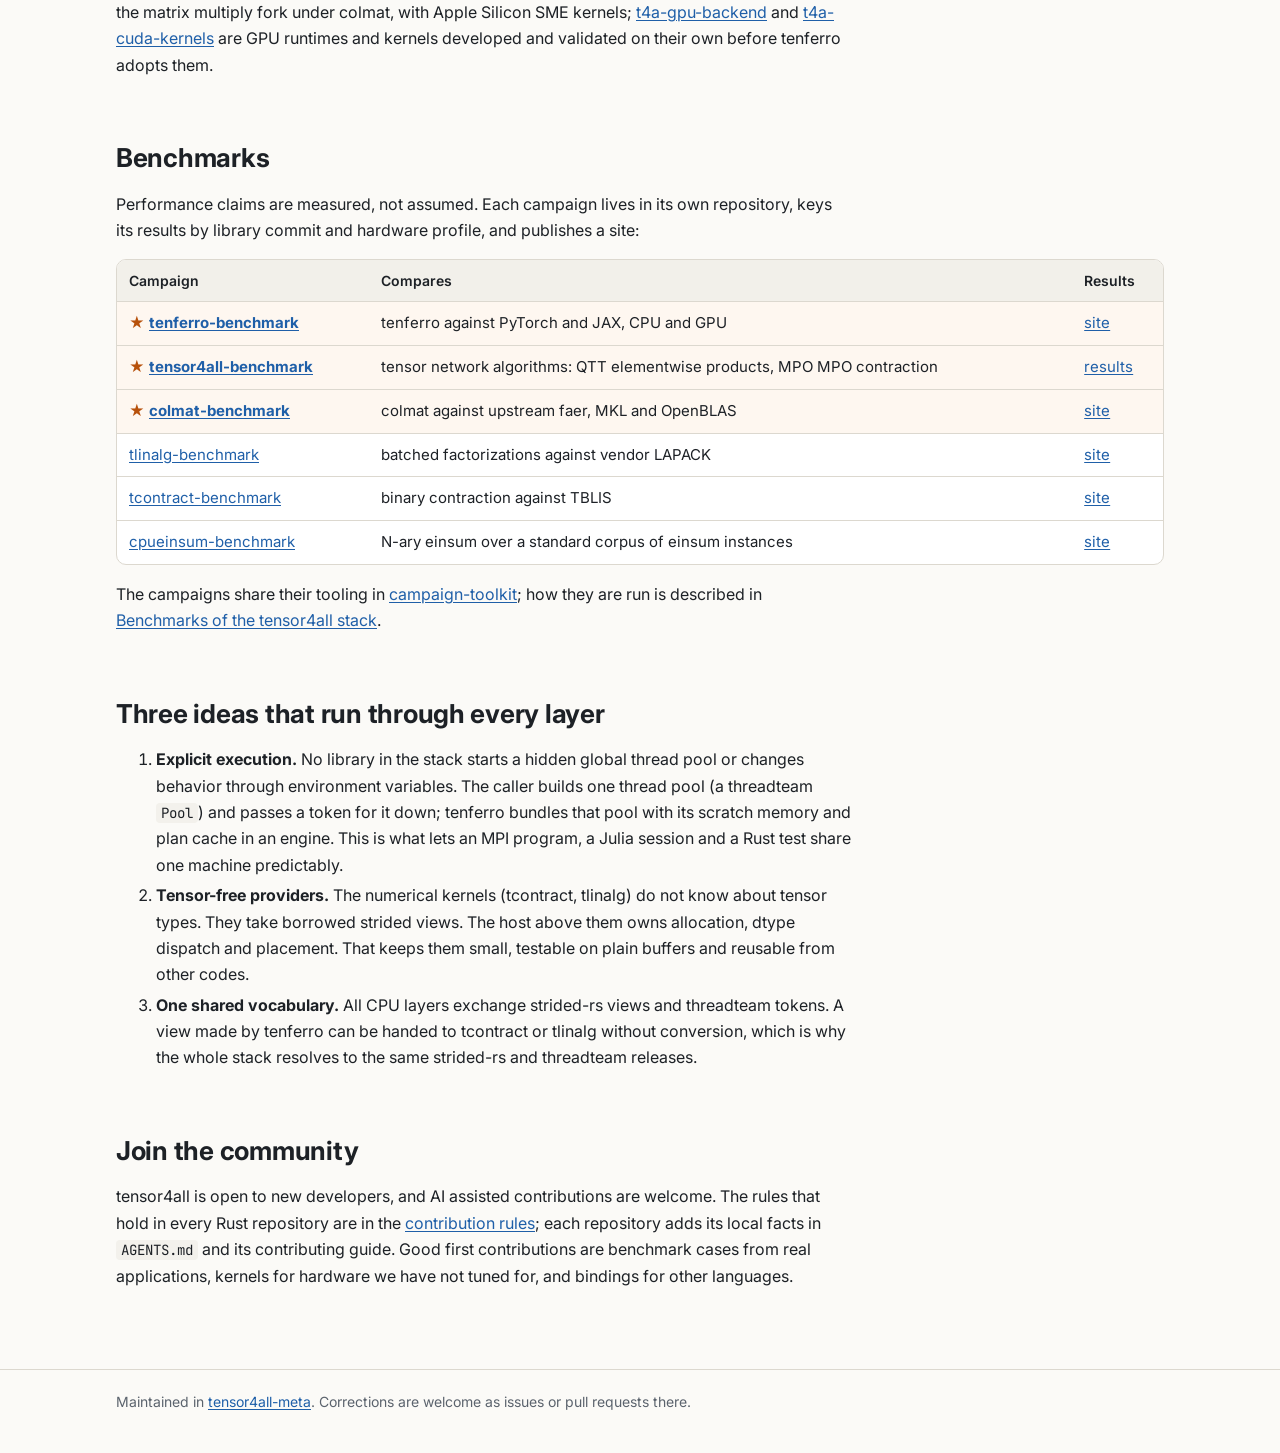
==== commit db3df687: "site: show the tensor4all logo in the stack guide and logo page headers The header brand on the stac" ====
--- a/site/stack/index.html
+++ b/site/stack/index.html
@@ -8,11 +8,14 @@
 <link rel="preconnect" href="https://fonts.googleapis.com">
 <link rel="preconnect" href="https://fonts.gstatic.com" crossorigin>
 <link href="https://fonts.googleapis.com/css2?family=Inter:wght@400;600;700&family=JetBrains+Mono:wght@400;600&display=swap" rel="stylesheet">
+<link rel="icon" href="../branding/logo/svg/favicon.svg" type="image/svg+xml">
+<link rel="icon" href="../branding/logo/png/favicon-32.png" sizes="32x32" type="image/png">
+<link rel="apple-touch-icon" href="../branding/logo/png/apple-touch-icon.png">
 <link rel="stylesheet" href="assets/style.css">
 </head>
 <body>
 <header class="topbar"><div class="inner">
-  <a class="brand" href="https://tensor4all.org/">tensor4all</a>
+  <a class="brand" href="https://tensor4all.org/"><img class="logo-light" src="../branding/logo/svg/tensor4all-wordmark.svg" alt="tensor4all" height="28"><img class="logo-dark" src="../branding/logo/svg/tensor4all-wordmark-dark.svg" alt="" aria-hidden="true" height="28"></a>
   <nav>
     <a href="./" aria-current="page">Stack overview</a>
     <a href="users.html">For tensor network users</a>
--- a/site/stack/assets/style.css
+++ b/site/stack/assets/style.css
@@ -70,6 +70,15 @@
   display: flex; gap: 18px; align-items: center; flex-wrap: wrap;
 }
 .topbar .brand { font-weight: 700; color: var(--text); text-decoration: none; letter-spacing: -0.01em; }
+.topbar .brand { display: inline-flex; align-items: center; }
+.topbar .brand img { display: block; height: 28px; width: auto; }
+.topbar .brand .logo-dark { display: none; }
+@media (prefers-color-scheme: dark) {
+  :root:not([data-theme="light"]) .topbar .brand .logo-light { display: none; }
+  :root:not([data-theme="light"]) .topbar .brand .logo-dark { display: block; }
+}
+:root[data-theme="dark"] .topbar .brand .logo-light { display: none; }
+:root[data-theme="dark"] .topbar .brand .logo-dark { display: block; }
 .topbar nav { display: flex; gap: 14px; flex-wrap: wrap; font-size: 15px; }
 .topbar nav a { color: var(--muted); text-decoration: none; }
 .topbar nav a[aria-current="page"] { color: var(--text); font-weight: 600; }
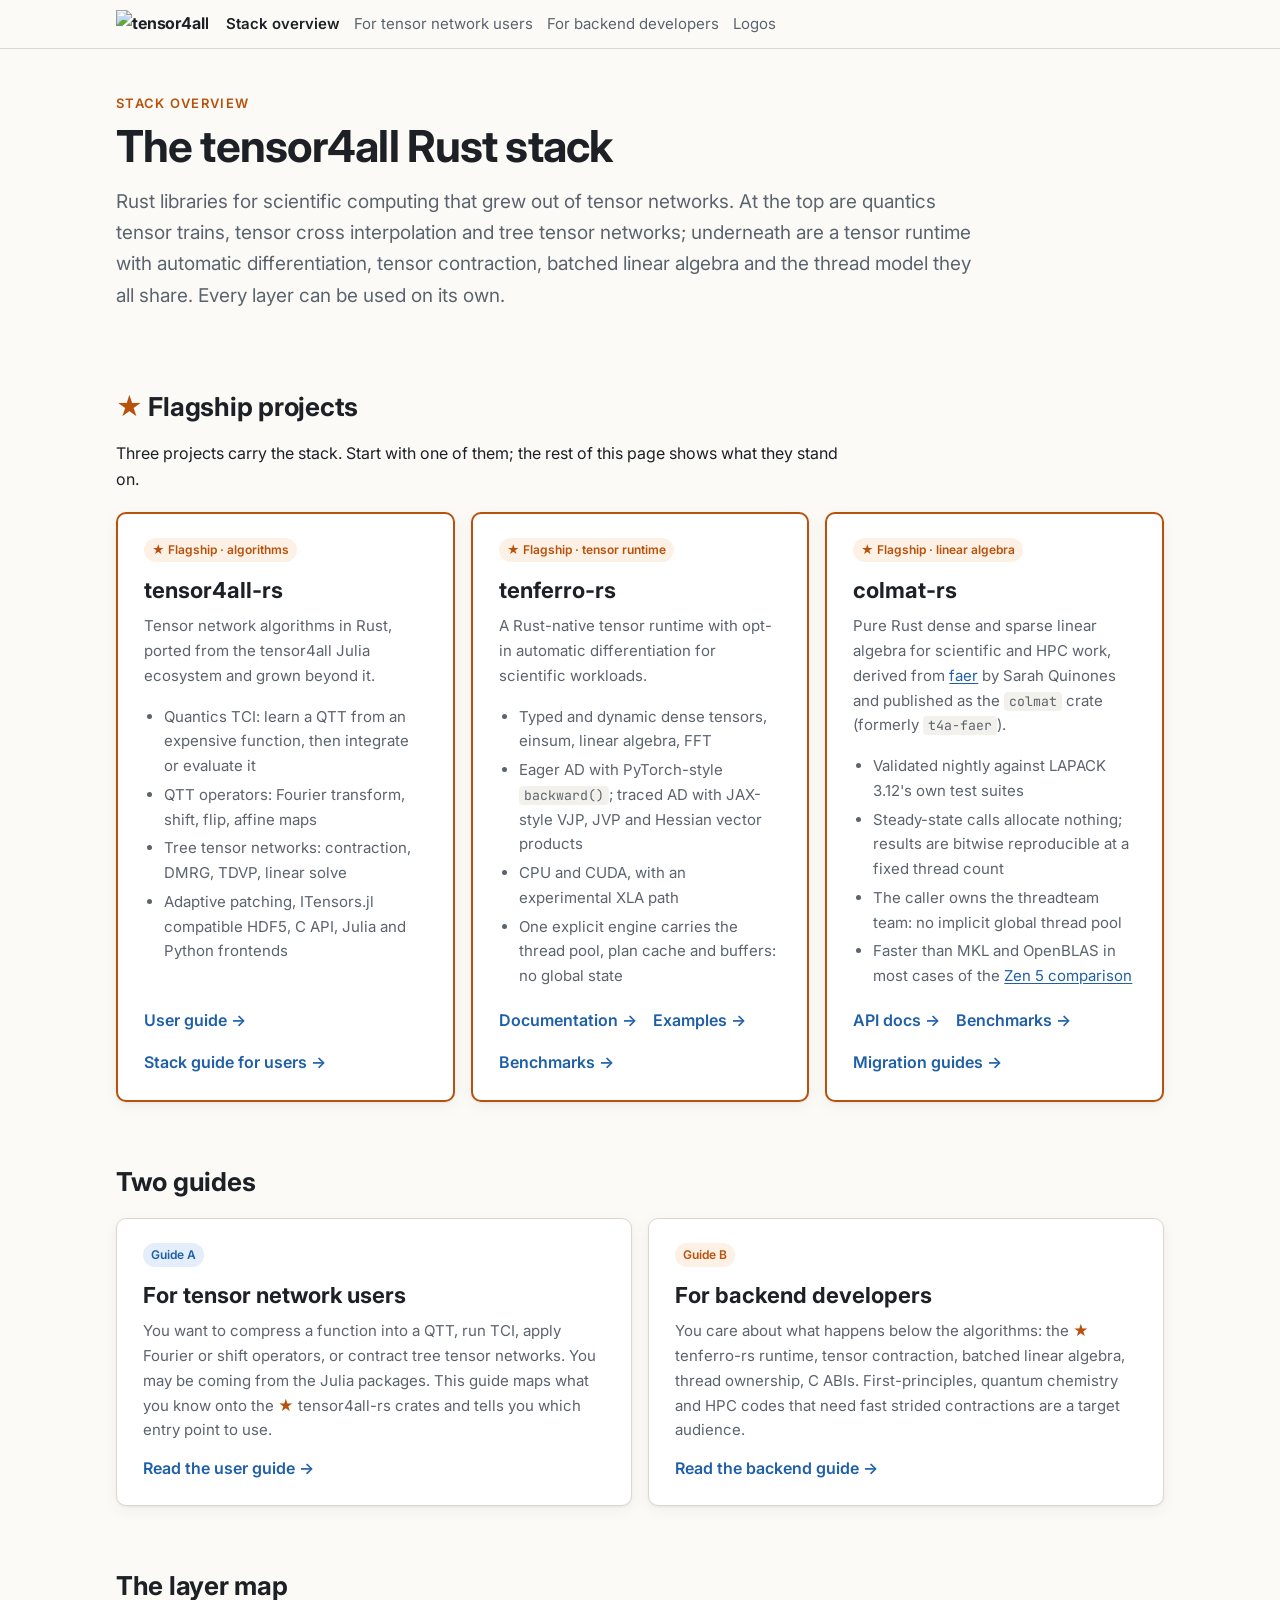
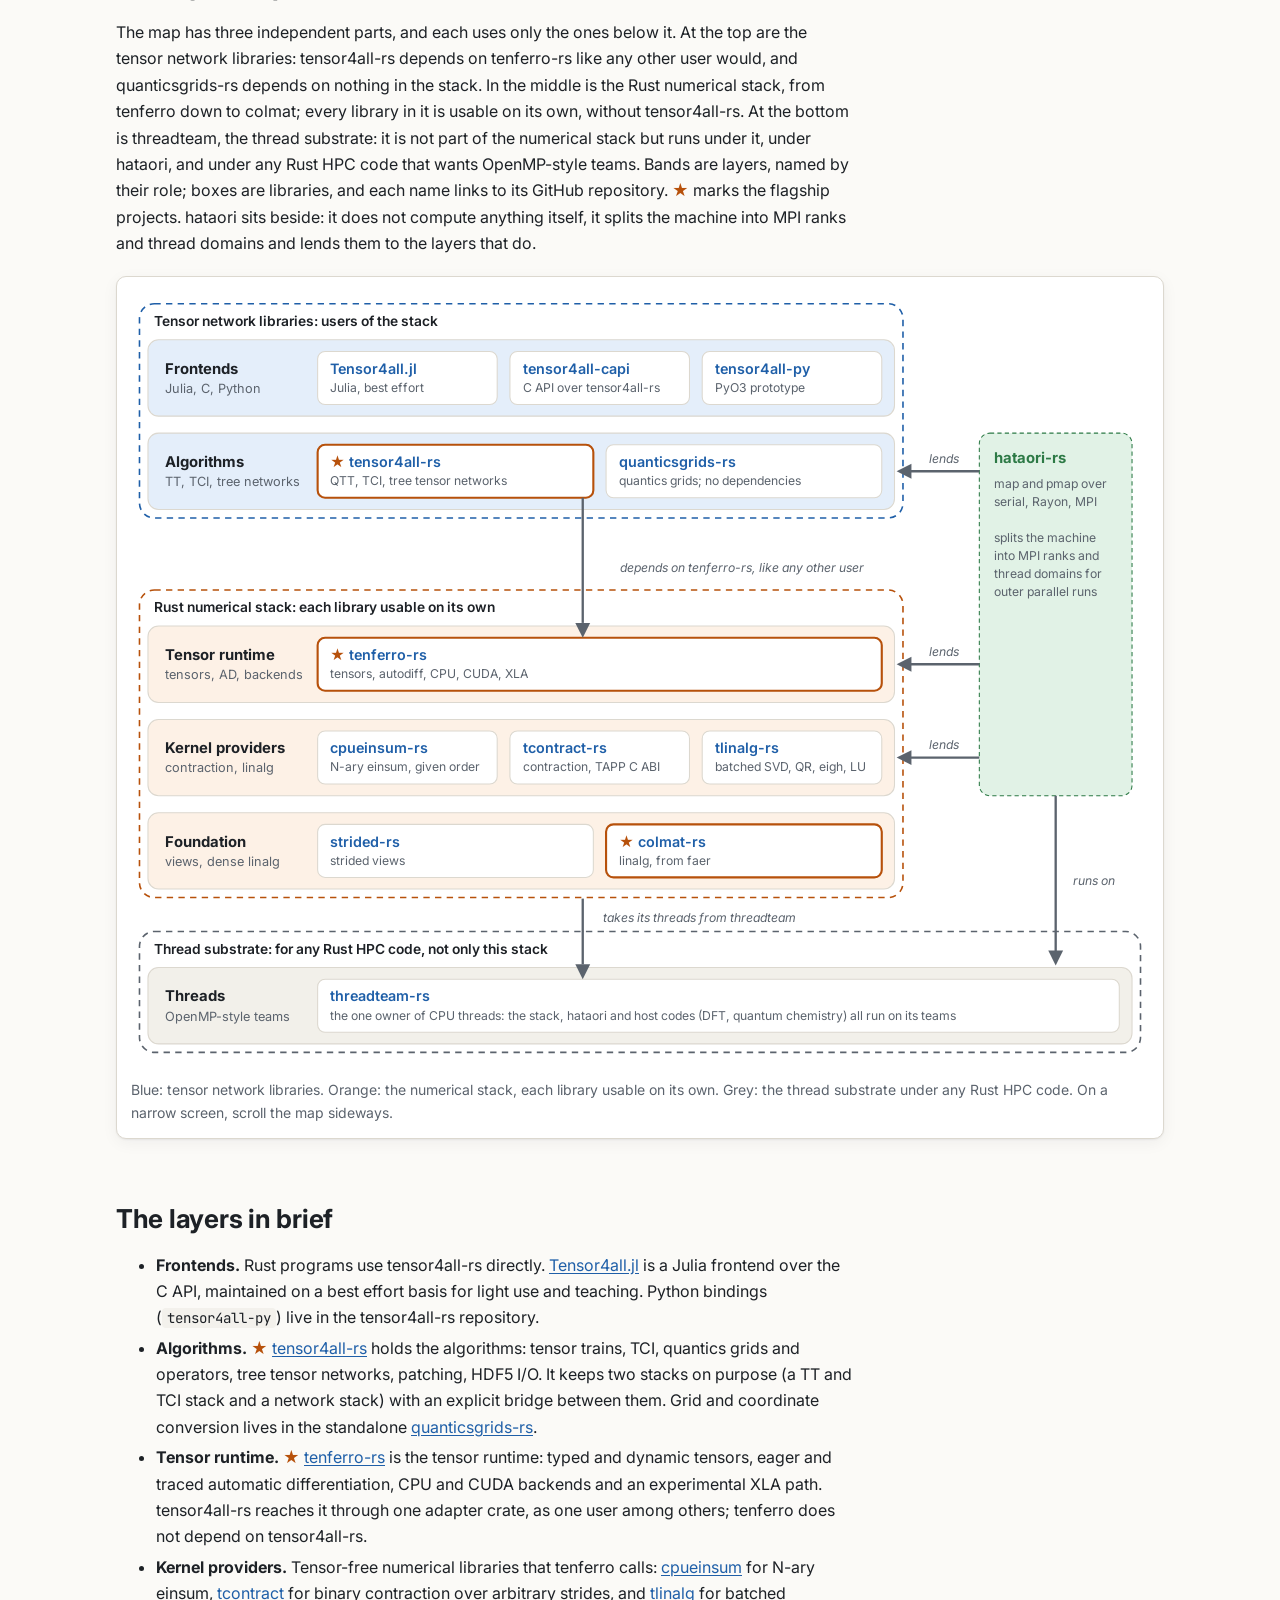
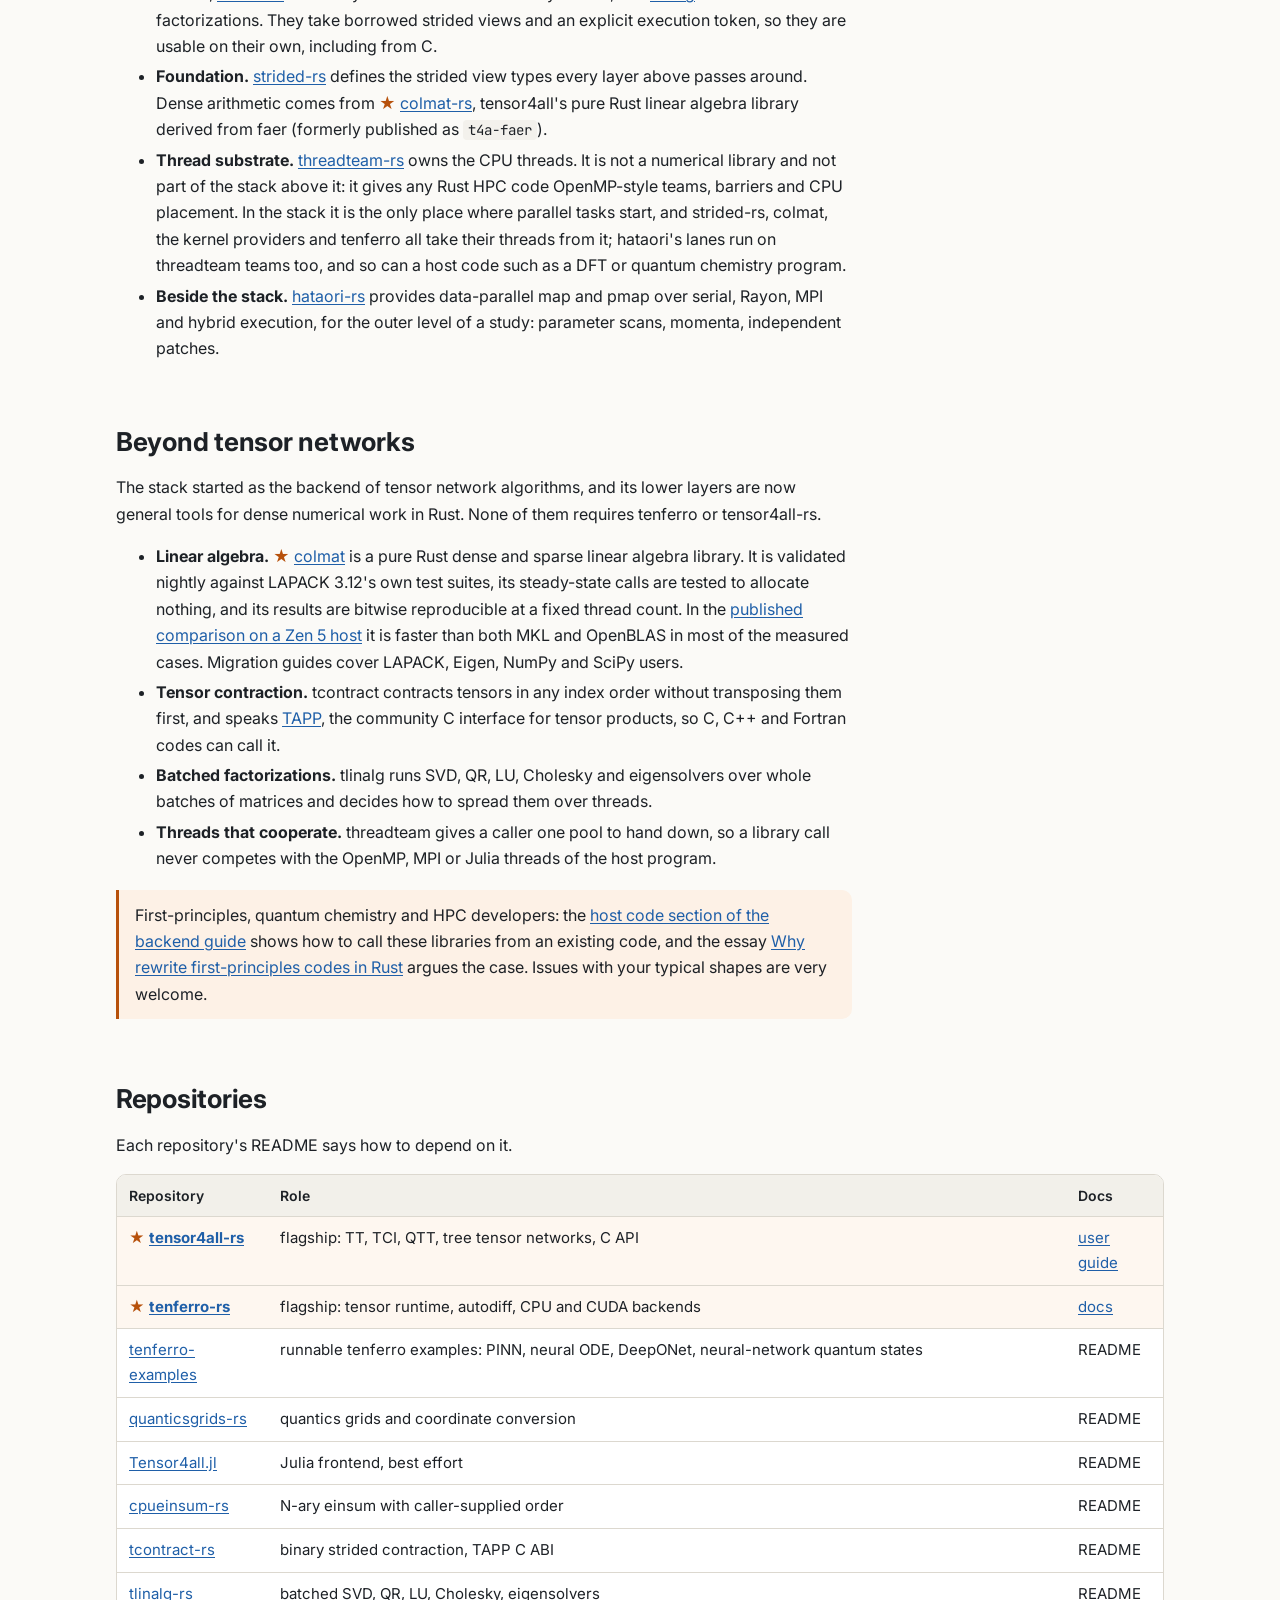
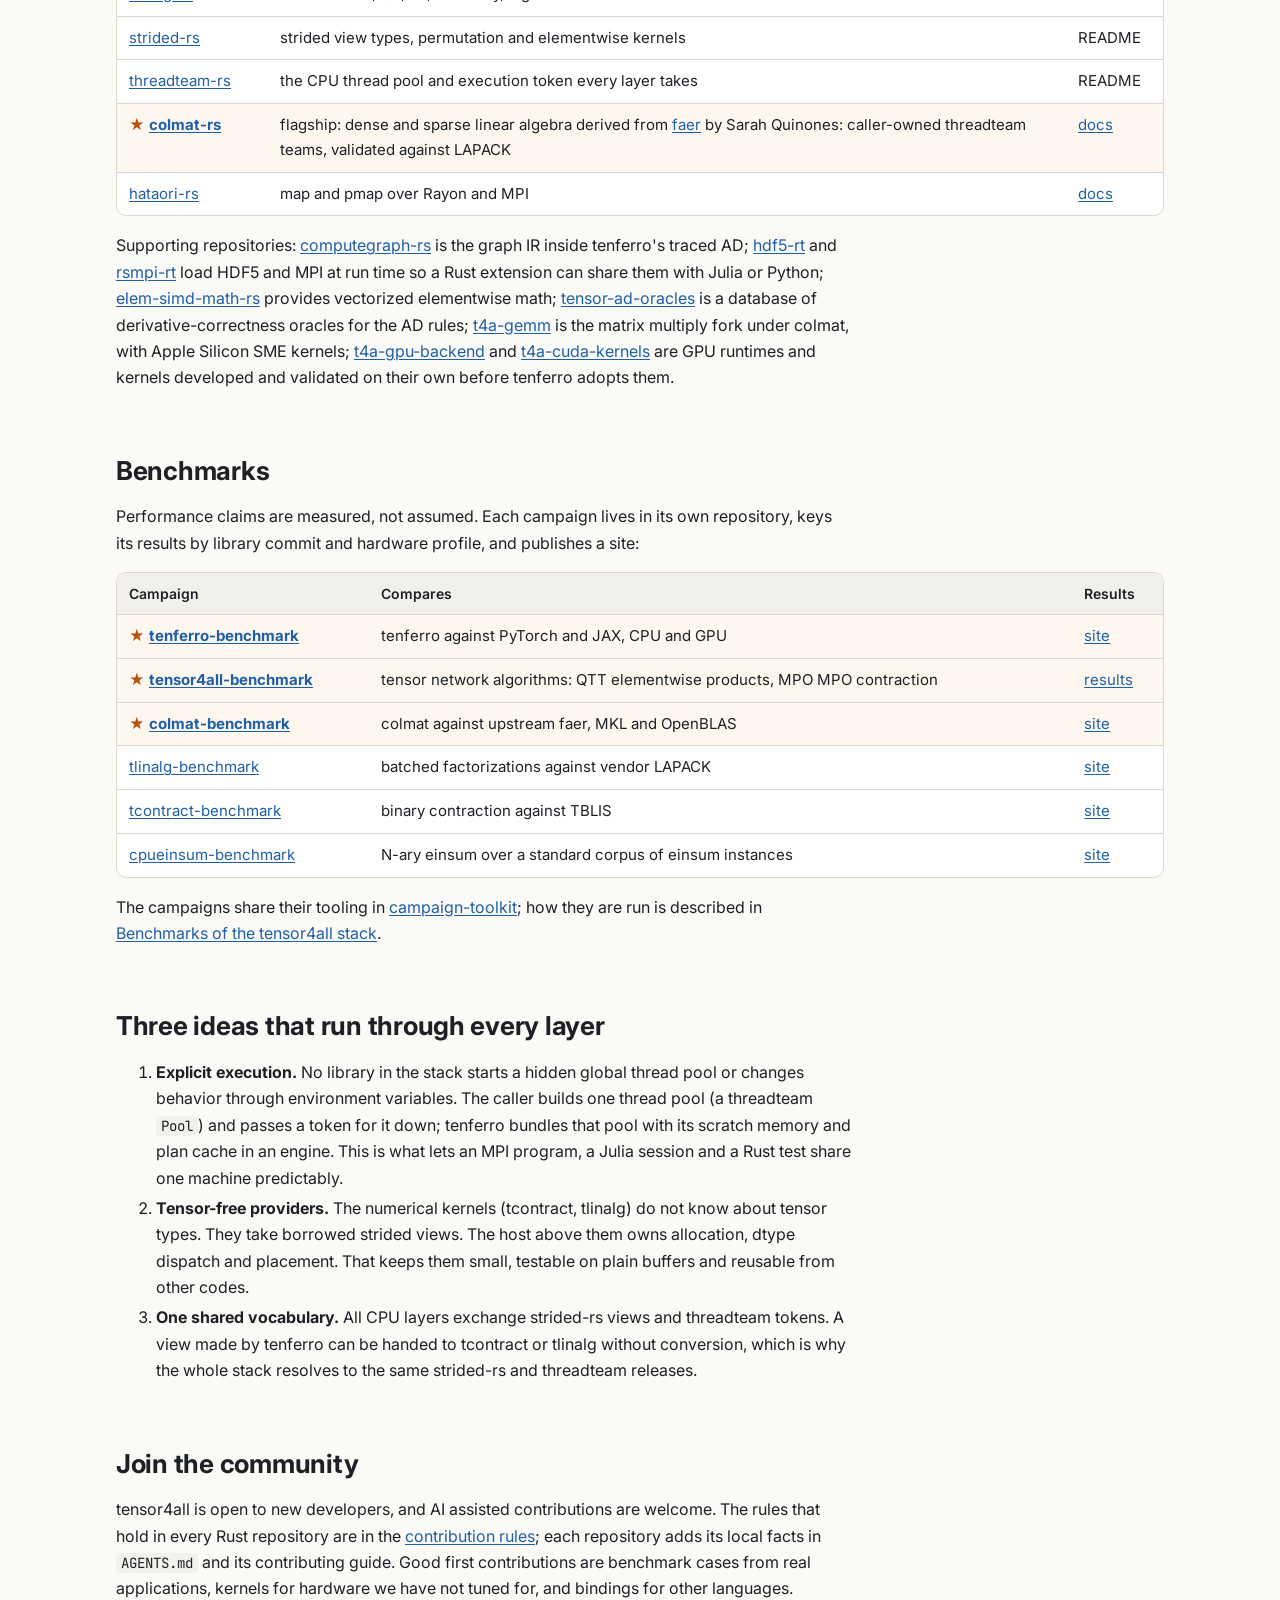
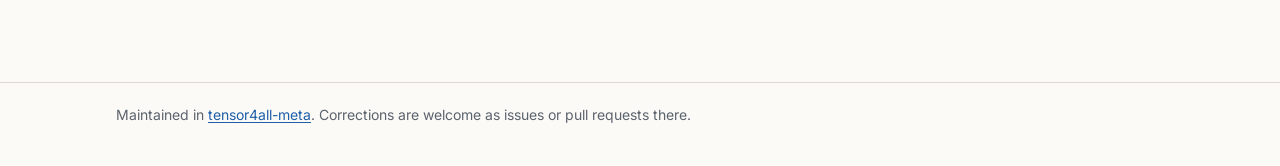
==== commit 64b6251f: "stack: redraw the layer map as three independent groups The map read as one integrated stack, as if " ====
--- a/site/stack/index.html
+++ b/site/stack/index.html
@@ -101,20 +101,20 @@
   </div>
 
   <h2 id="map">The layer map</h2>
-  <p>Each layer depends only on layers below it. Bands are layers, named by their role; boxes are libraries, and each name links to its GitHub repository. <span class="star">&#9733;</span> marks the flagship projects. hataori sits beside the stack: it does not compute anything itself, it splits the machine into MPI ranks and thread domains and lends them to the layers that do. threadteam runs under everything, hataori included: every CPU thread that computes comes from a threadteam pool.</p>
+  <p>The map has three independent parts, and each uses only the ones below it. At the top are the tensor network libraries: tensor4all-rs depends on tenferro-rs like any other user would, and quanticsgrids-rs depends on nothing in the stack. In the middle is the Rust numerical stack, from tenferro down to colmat; every library in it is usable on its own, without tensor4all-rs. At the bottom is threadteam, the thread substrate: it is not part of the numerical stack but runs under it, under hataori, and under any Rust HPC code that wants OpenMP-style teams. Bands are layers, named by their role; boxes are libraries, and each name links to its GitHub repository. <span class="star">&#9733;</span> marks the flagship projects. hataori sits beside: it does not compute anything itself, it splits the machine into MPI ranks and thread domains and lends them to the layers that do.</p>
   <figure class="figure">
     <div class="map-scroll"><div class="stack-map" data-focus="all"></div></div>
-    <figcaption>Blue bands are what tensor network users touch; orange bands are the backend. On a narrow screen, scroll the map sideways.</figcaption>
+    <figcaption>Blue: tensor network libraries. Orange: the numerical stack, each library usable on its own. Grey: the thread substrate under any Rust HPC code. On a narrow screen, scroll the map sideways.</figcaption>
   </figure>
 
   <h2 id="layers">The layers in brief</h2>
   <ul>
     <li><strong>Frontends.</strong> Rust programs use tensor4all-rs directly. <a href="https://github.com/tensor4all/Tensor4all.jl">Tensor4all.jl</a> is a Julia frontend over the C API, maintained on a best effort basis for light use and teaching. Python bindings (<code>tensor4all-py</code>) live in the tensor4all-rs repository.</li>
     <li><strong>Algorithms.</strong> <span class="star">&#9733;</span> <a href="https://github.com/tensor4all/tensor4all-rs">tensor4all-rs</a> holds the algorithms: tensor trains, TCI, quantics grids and operators, tree tensor networks, patching, HDF5 I/O. It keeps two stacks on purpose (a TT and TCI stack and a network stack) with an explicit bridge between them. Grid and coordinate conversion lives in the standalone <a href="https://github.com/tensor4all/quanticsgrids-rs">quanticsgrids-rs</a>.</li>
-    <li><strong>Tensor runtime.</strong> <span class="star">&#9733;</span> <a href="https://github.com/tensor4all/tenferro-rs">tenferro-rs</a> is the tensor runtime: typed and dynamic tensors, eager and traced automatic differentiation, CPU and CUDA backends and an experimental XLA path. tensor4all-rs reaches it through one adapter crate. <a href="https://github.com/tensor4all/computegraph-rs">computegraph-rs</a> supplies the graph IR that traced AD builds on.</li>
+    <li><strong>Tensor runtime.</strong> <span class="star">&#9733;</span> <a href="https://github.com/tensor4all/tenferro-rs">tenferro-rs</a> is the tensor runtime: typed and dynamic tensors, eager and traced automatic differentiation, CPU and CUDA backends and an experimental XLA path. tensor4all-rs reaches it through one adapter crate, as one user among others; tenferro does not depend on tensor4all-rs.</li>
     <li><strong>Kernel providers.</strong> Tensor-free numerical libraries that tenferro calls: <a href="https://github.com/tensor4all/cpueinsum-rs">cpueinsum</a> for N-ary einsum, <a href="https://github.com/tensor4all/tcontract-rs">tcontract</a> for binary contraction over arbitrary strides, and <a href="https://github.com/tensor4all/tlinalg-rs">tlinalg</a> for batched factorizations. They take borrowed strided views and an explicit execution token, so they are usable on their own, including from C.</li>
     <li><strong>Foundation.</strong> <a href="https://github.com/tensor4all/strided-rs">strided-rs</a> defines the strided view types every layer above passes around. Dense arithmetic comes from <span class="star">&#9733;</span> <a href="https://github.com/tensor4all/colmat-rs">colmat-rs</a>, tensor4all's pure Rust linear algebra library derived from faer (formerly published as <code>t4a-faer</code>).</li>
-    <li><strong>Thread substrate.</strong> <a href="https://github.com/tensor4all/threadteam-rs">threadteam-rs</a> owns the CPU threads and is the base of all thread parallelism in the stack: it is the only place where parallel tasks start, and strided-rs, colmat, the kernel providers and tenferro all take their threads from it. hataori's tenferro lanes run on threadteam teams too, which is why its band spans the whole map.</li>
+    <li><strong>Thread substrate.</strong> <a href="https://github.com/tensor4all/threadteam-rs">threadteam-rs</a> owns the CPU threads. It is not a numerical library and not part of the stack above it: it gives any Rust HPC code OpenMP-style teams, barriers and CPU placement. In the stack it is the only place where parallel tasks start, and strided-rs, colmat, the kernel providers and tenferro all take their threads from it; hataori's lanes run on threadteam teams too, and so can a host code such as a DFT or quantum chemistry program.</li>
     <li><strong>Beside the stack.</strong> <a href="https://github.com/tensor4all/hataori-rs">hataori-rs</a> provides data-parallel map and pmap over serial, Rayon, MPI and hybrid execution, for the outer level of a study: parameter scans, momenta, independent patches.</li>
   </ul>
 
@@ -138,7 +138,6 @@
       <tr><td><a href="https://github.com/tensor4all/tenferro-examples">tenferro-examples</a></td><td>runnable tenferro examples: PINN, neural ODE, DeepONet, neural-network quantum states</td><td>README</td></tr>
       <tr><td><a href="https://github.com/tensor4all/quanticsgrids-rs">quanticsgrids-rs</a></td><td>quantics grids and coordinate conversion</td><td>README</td></tr>
       <tr><td><a href="https://github.com/tensor4all/Tensor4all.jl">Tensor4all.jl</a></td><td>Julia frontend, best effort</td><td>README</td></tr>
-      <tr><td><a href="https://github.com/tensor4all/computegraph-rs">computegraph-rs</a></td><td>graph IR used by traced AD</td><td>rustdoc</td></tr>
       <tr><td><a href="https://github.com/tensor4all/cpueinsum-rs">cpueinsum-rs</a></td><td>N-ary einsum with caller-supplied order</td><td>README</td></tr>
       <tr><td><a href="https://github.com/tensor4all/tcontract-rs">tcontract-rs</a></td><td>binary strided contraction, TAPP C ABI</td><td>README</td></tr>
       <tr><td><a href="https://github.com/tensor4all/tlinalg-rs">tlinalg-rs</a></td><td>batched SVD, QR, LU, Cholesky, eigensolvers</td><td>README</td></tr>
@@ -148,7 +147,7 @@
       <tr><td><a href="https://github.com/tensor4all/hataori-rs">hataori-rs</a></td><td>map and pmap over Rayon and MPI</td><td><a href="https://tensor4all.org/hataori-rs/">docs</a></td></tr>
     </tbody>
   </table></div>
-  <p>Supporting repositories: <a href="https://github.com/tensor4all/hdf5-rt">hdf5-rt</a> and <a href="https://github.com/tensor4all/rsmpi-rt">rsmpi-rt</a> load HDF5 and MPI at run time so a Rust extension can share them with Julia or Python; <a href="https://github.com/tensor4all/elem-simd-math-rs">elem-simd-math-rs</a> provides vectorized elementwise math; <a href="https://github.com/tensor4all/tensor-ad-oracles">tensor-ad-oracles</a> is a database of derivative-correctness oracles for the AD rules; <a href="https://github.com/tensor4all/t4a-gemm">t4a-gemm</a> is the matrix multiply fork under colmat, with Apple Silicon SME kernels; <a href="https://github.com/tensor4all/t4a-gpu-backend">t4a-gpu-backend</a> and <a href="https://github.com/tensor4all/t4a-cuda-kernels">t4a-cuda-kernels</a> are GPU runtimes and kernels developed and validated on their own before tenferro adopts them.</p>
+  <p>Supporting repositories: <a href="https://github.com/tensor4all/computegraph-rs">computegraph-rs</a> is the graph IR inside tenferro's traced AD; <a href="https://github.com/tensor4all/hdf5-rt">hdf5-rt</a> and <a href="https://github.com/tensor4all/rsmpi-rt">rsmpi-rt</a> load HDF5 and MPI at run time so a Rust extension can share them with Julia or Python; <a href="https://github.com/tensor4all/elem-simd-math-rs">elem-simd-math-rs</a> provides vectorized elementwise math; <a href="https://github.com/tensor4all/tensor-ad-oracles">tensor-ad-oracles</a> is a database of derivative-correctness oracles for the AD rules; <a href="https://github.com/tensor4all/t4a-gemm">t4a-gemm</a> is the matrix multiply fork under colmat, with Apple Silicon SME kernels; <a href="https://github.com/tensor4all/t4a-gpu-backend">t4a-gpu-backend</a> and <a href="https://github.com/tensor4all/t4a-cuda-kernels">t4a-cuda-kernels</a> are GPU runtimes and kernels developed and validated on their own before tenferro adopts them.</p>
 
   <h2 id="bench">Benchmarks</h2>
   <p>Performance claims are measured, not assumed. Each campaign lives in its own repository, keys its results by library commit and hardware profile, and publishes a site:</p>
--- a/site/stack/assets/style.css
+++ b/site/stack/assets/style.css
@@ -172,6 +172,12 @@
 .sm-band { fill: var(--surface-2); stroke: var(--line); }
 .sm-band.user { fill: var(--accent-soft); }
 .sm-band.backend { fill: var(--warm-soft); }
+.sm-band.neutral { fill: var(--surface-2); }
+.sm-group { fill: none; stroke-width: 1.5; stroke-dasharray: 6 5; }
+.sm-group.user { stroke: var(--accent); }
+.sm-group.backend { stroke: var(--warm); }
+.sm-group.neutral { stroke: var(--muted); }
+.sm-grouplabel { font: 600 13px var(--sans); fill: var(--text); }
 .sm-label { fill: var(--text); font: 700 14px var(--sans); }
 .sm-sub { fill: var(--muted); font: 12px var(--sans); }
 .sm-box { fill: var(--surface); stroke: var(--line); }
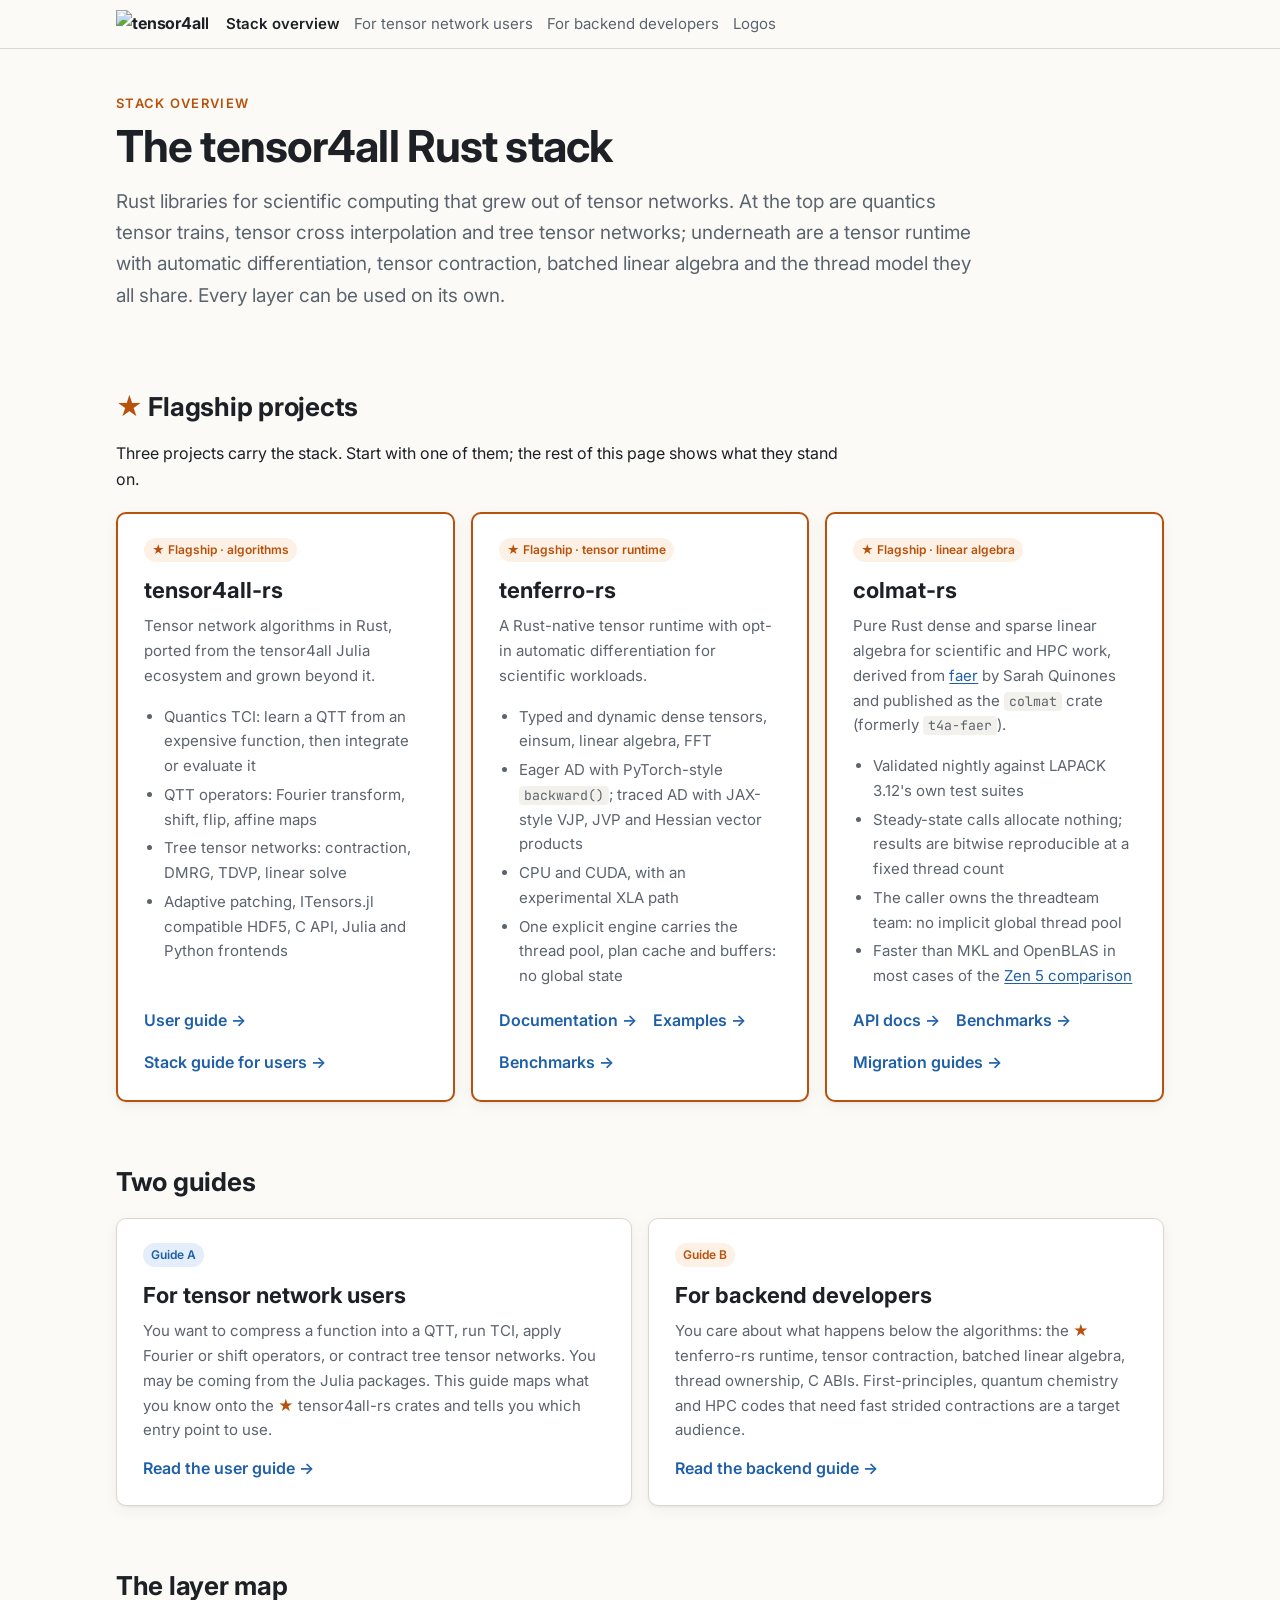
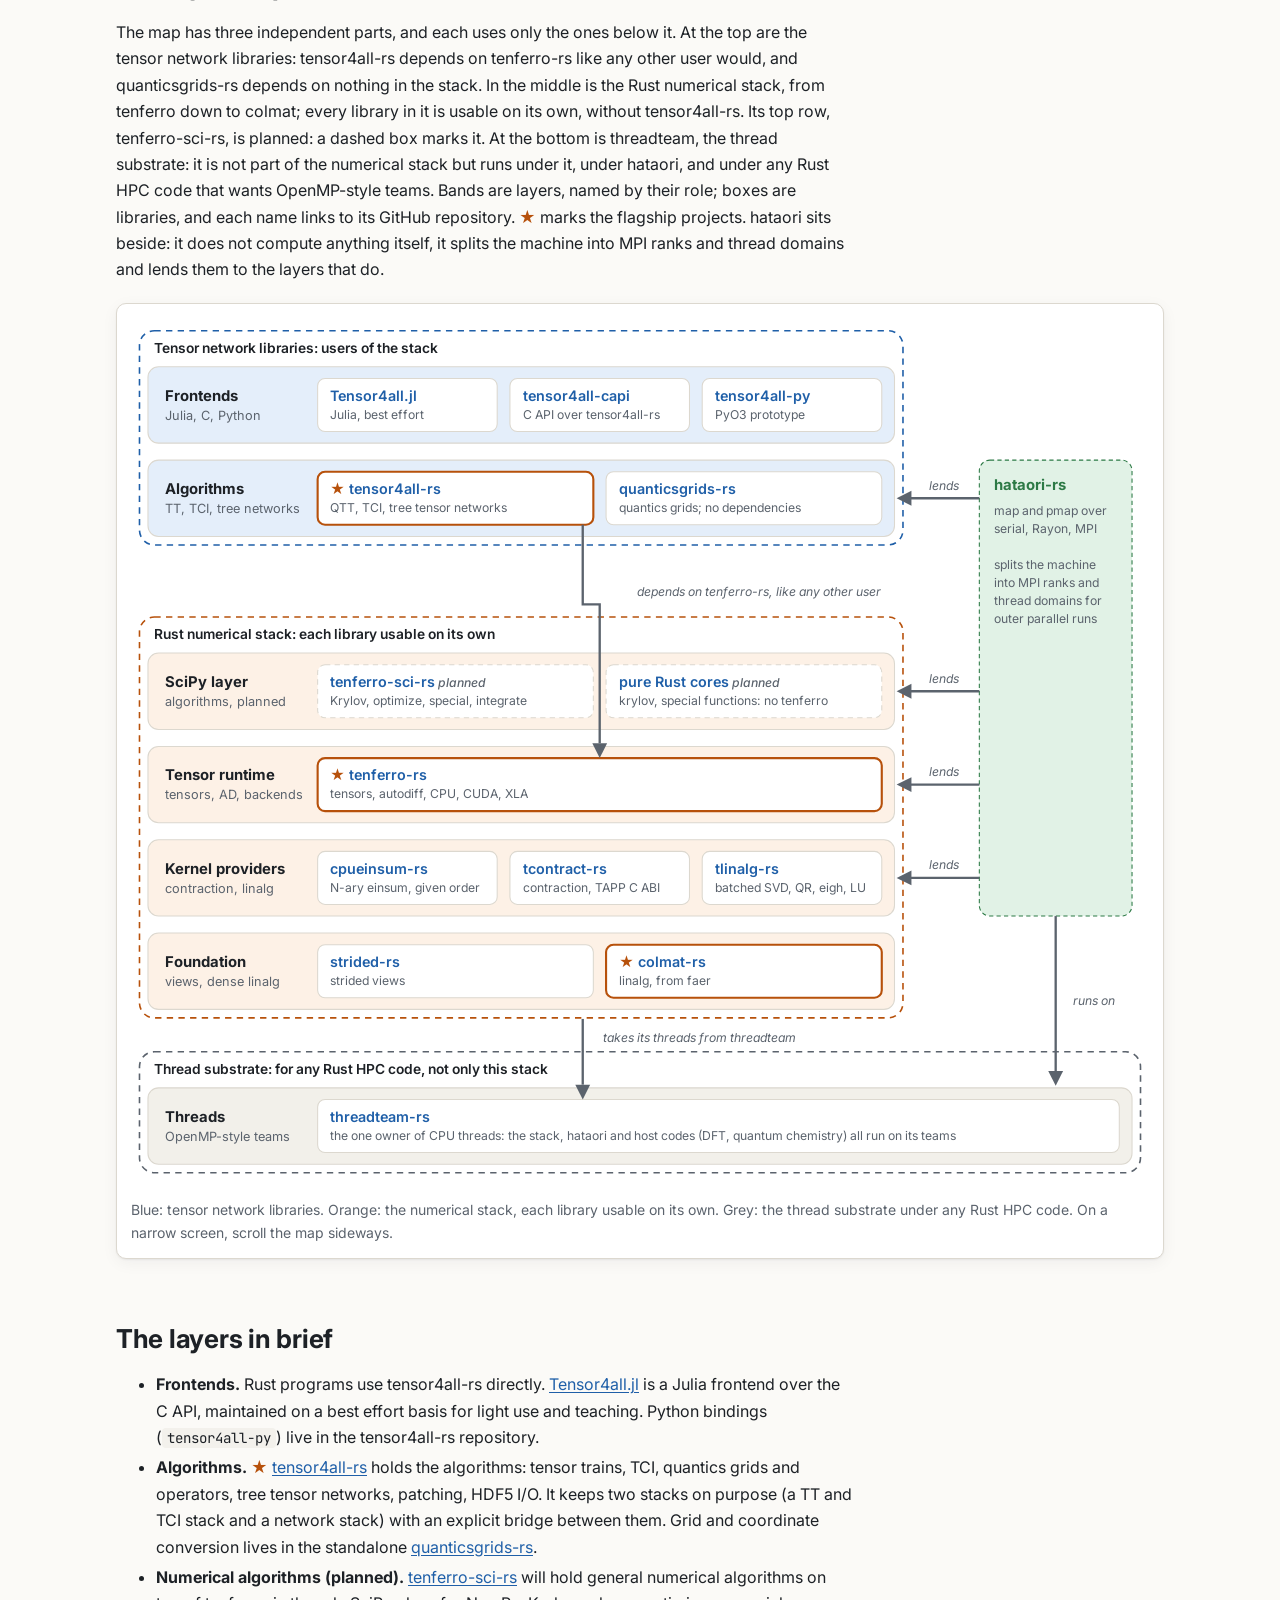
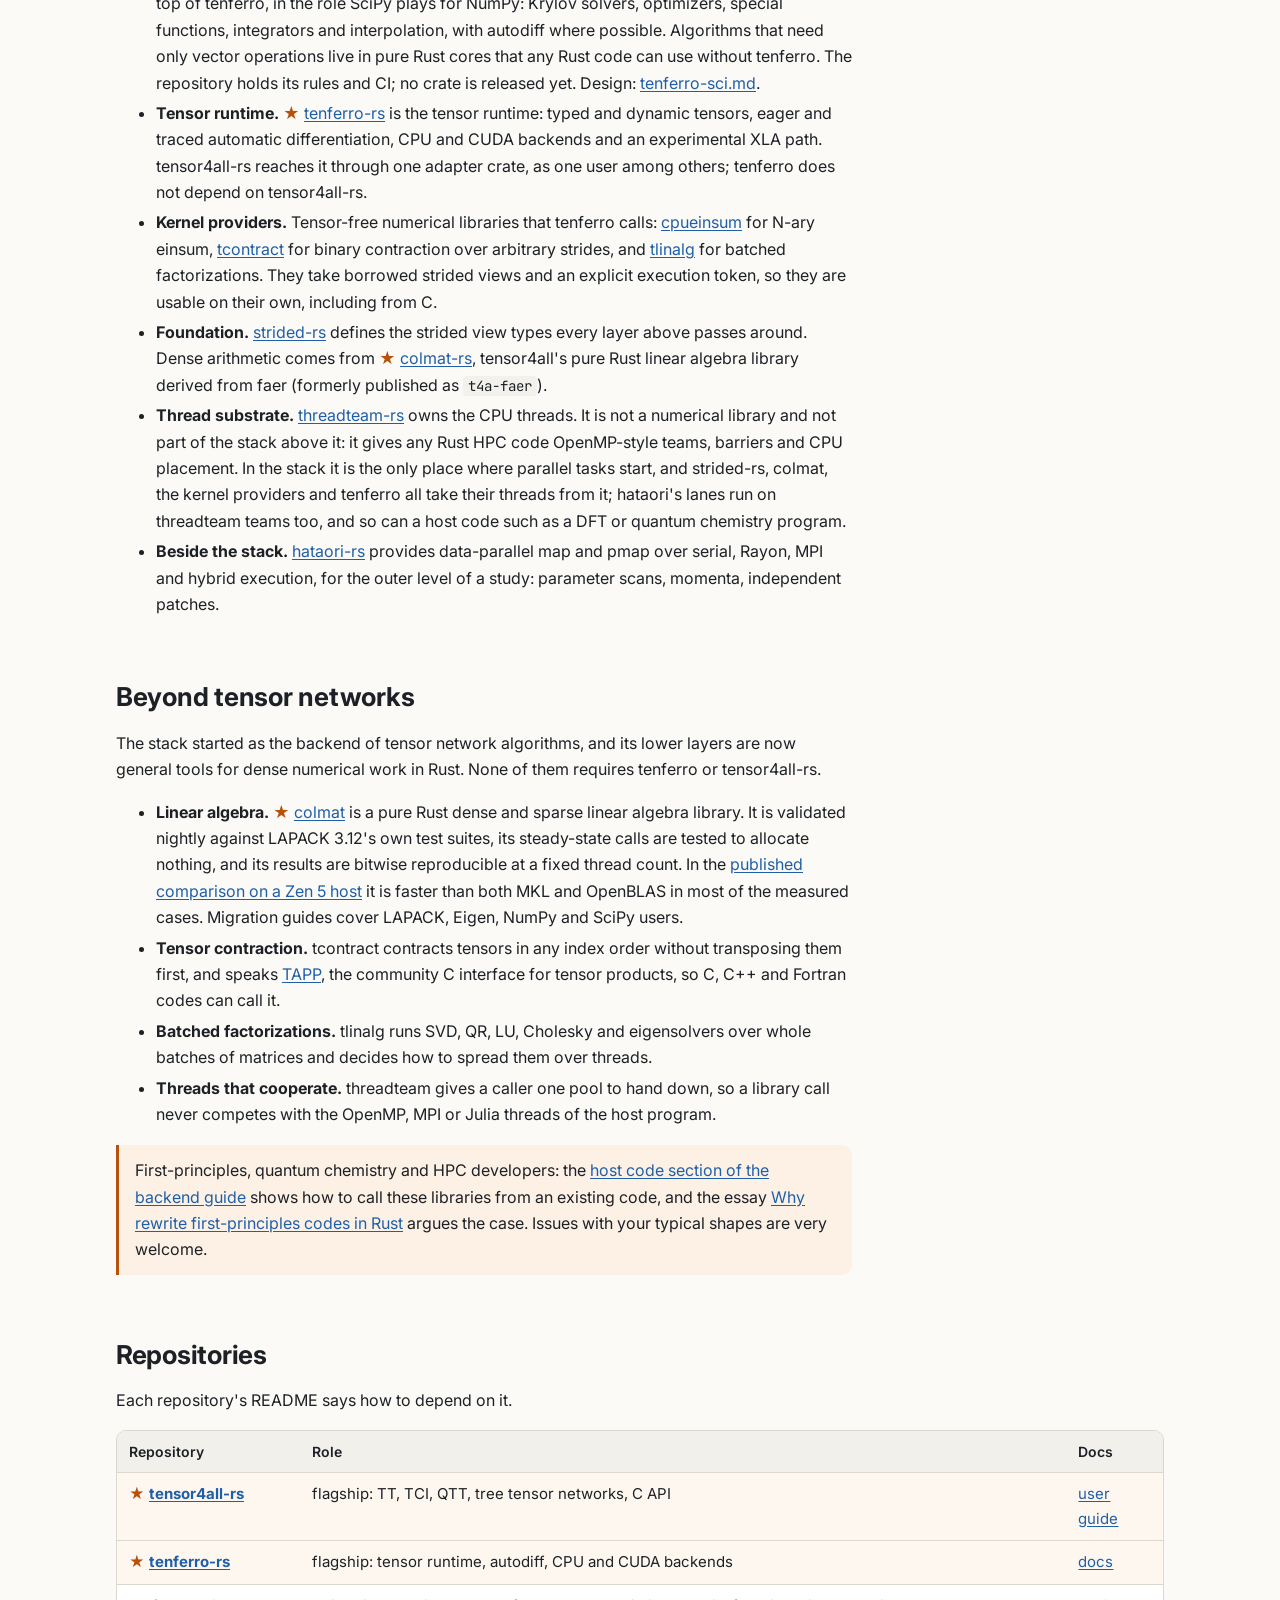
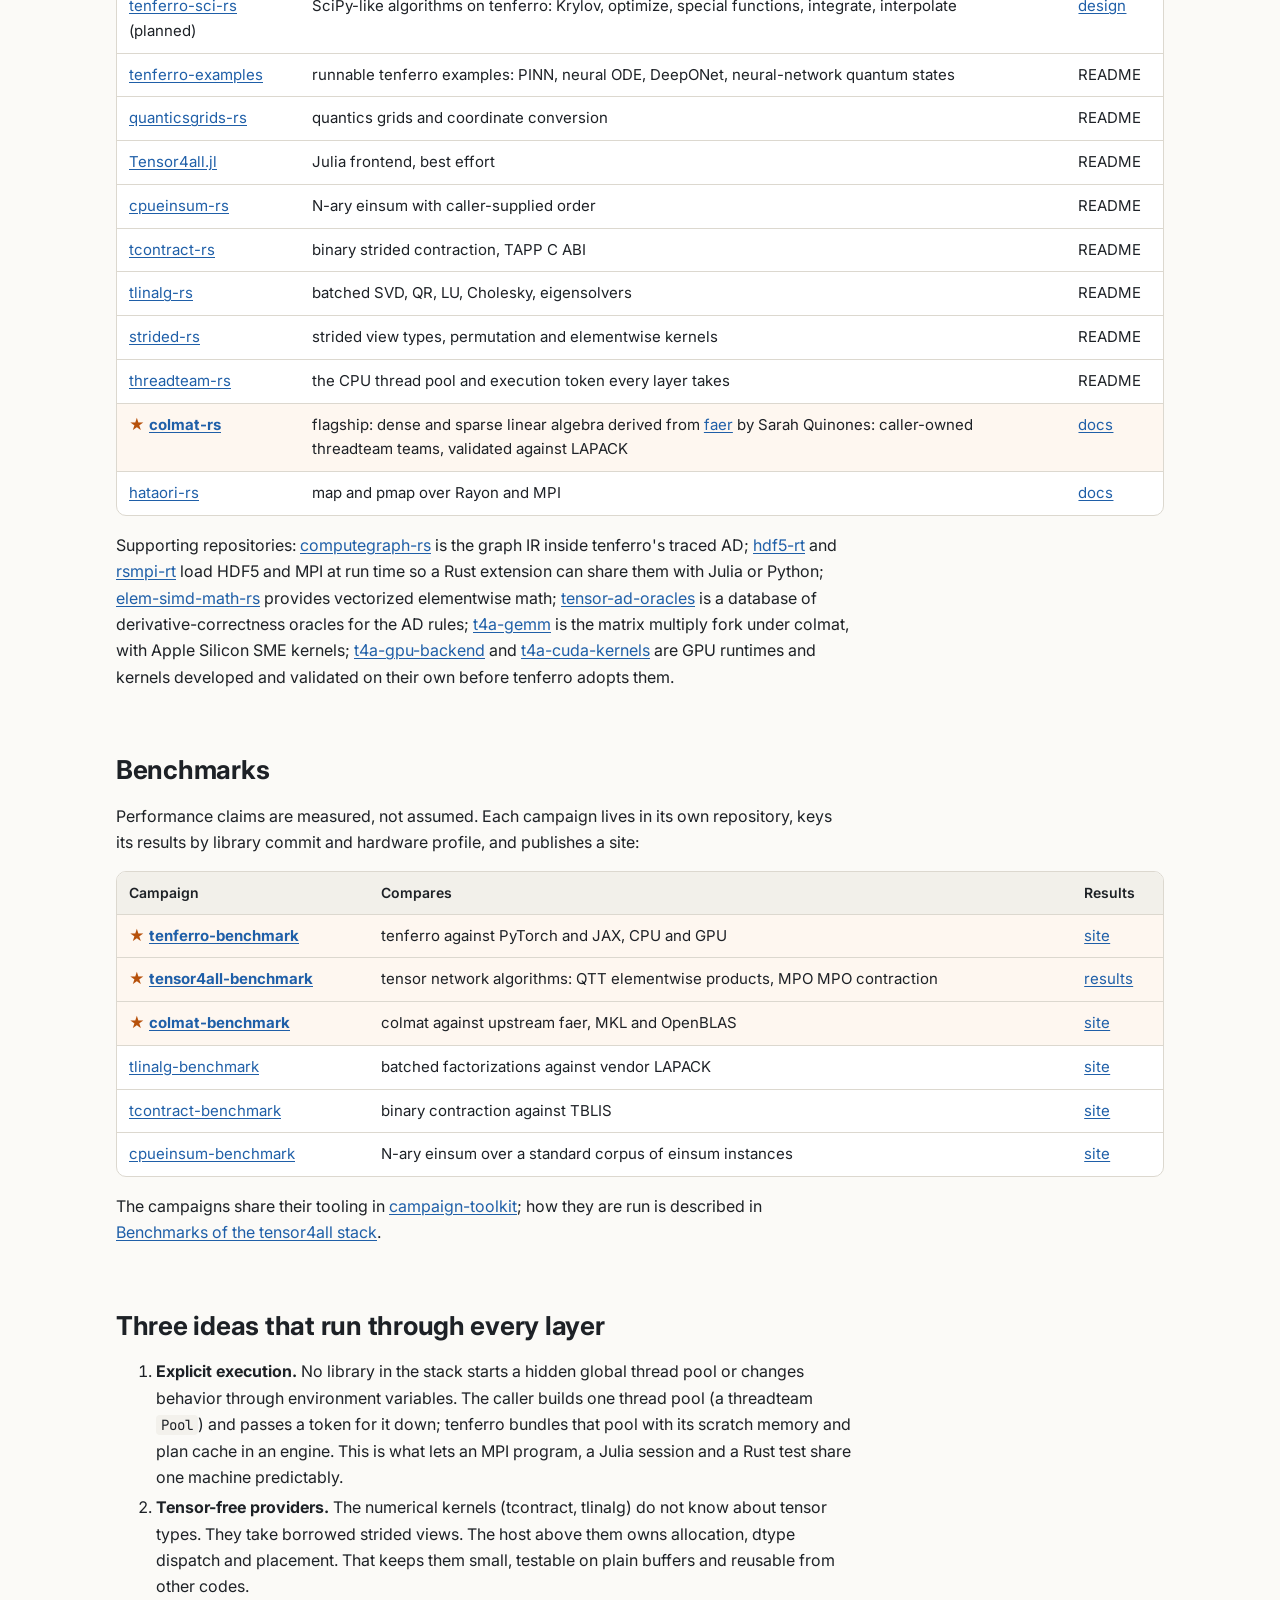
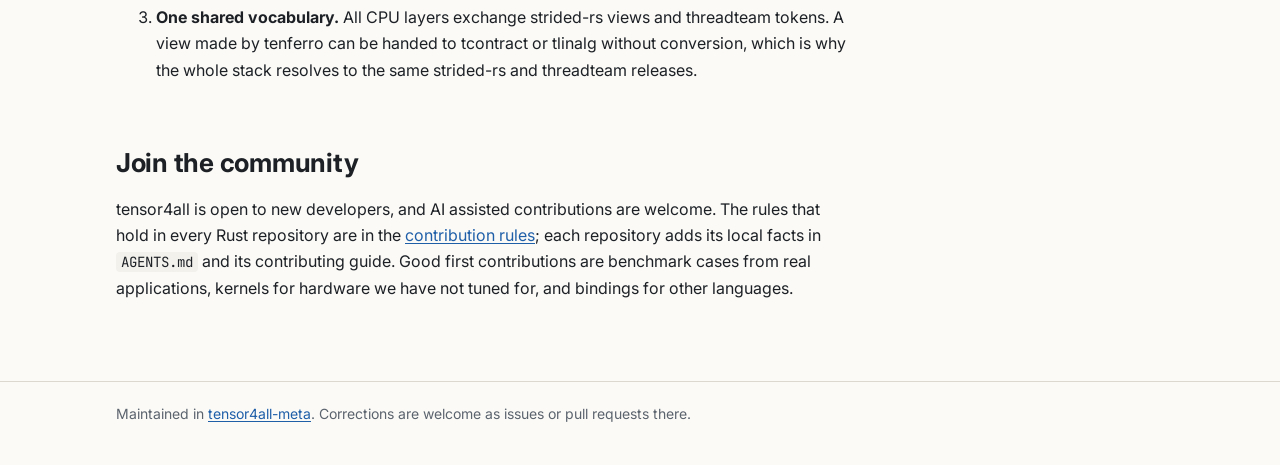
==== commit 94025d79: "site(stack): add tenferro-sci-rs to the stack map as planned A 'SciPy layer' row on top of the Rust " ====
--- a/site/stack/index.html
+++ b/site/stack/index.html
@@ -101,7 +101,7 @@
   </div>
 
   <h2 id="map">The layer map</h2>
-  <p>The map has three independent parts, and each uses only the ones below it. At the top are the tensor network libraries: tensor4all-rs depends on tenferro-rs like any other user would, and quanticsgrids-rs depends on nothing in the stack. In the middle is the Rust numerical stack, from tenferro down to colmat; every library in it is usable on its own, without tensor4all-rs. At the bottom is threadteam, the thread substrate: it is not part of the numerical stack but runs under it, under hataori, and under any Rust HPC code that wants OpenMP-style teams. Bands are layers, named by their role; boxes are libraries, and each name links to its GitHub repository. <span class="star">&#9733;</span> marks the flagship projects. hataori sits beside: it does not compute anything itself, it splits the machine into MPI ranks and thread domains and lends them to the layers that do.</p>
+  <p>The map has three independent parts, and each uses only the ones below it. At the top are the tensor network libraries: tensor4all-rs depends on tenferro-rs like any other user would, and quanticsgrids-rs depends on nothing in the stack. In the middle is the Rust numerical stack, from tenferro down to colmat; every library in it is usable on its own, without tensor4all-rs. Its top row, tenferro-sci-rs, is planned: a dashed box marks it. At the bottom is threadteam, the thread substrate: it is not part of the numerical stack but runs under it, under hataori, and under any Rust HPC code that wants OpenMP-style teams. Bands are layers, named by their role; boxes are libraries, and each name links to its GitHub repository. <span class="star">&#9733;</span> marks the flagship projects. hataori sits beside: it does not compute anything itself, it splits the machine into MPI ranks and thread domains and lends them to the layers that do.</p>
   <figure class="figure">
     <div class="map-scroll"><div class="stack-map" data-focus="all"></div></div>
     <figcaption>Blue: tensor network libraries. Orange: the numerical stack, each library usable on its own. Grey: the thread substrate under any Rust HPC code. On a narrow screen, scroll the map sideways.</figcaption>
@@ -111,6 +111,7 @@
   <ul>
     <li><strong>Frontends.</strong> Rust programs use tensor4all-rs directly. <a href="https://github.com/tensor4all/Tensor4all.jl">Tensor4all.jl</a> is a Julia frontend over the C API, maintained on a best effort basis for light use and teaching. Python bindings (<code>tensor4all-py</code>) live in the tensor4all-rs repository.</li>
     <li><strong>Algorithms.</strong> <span class="star">&#9733;</span> <a href="https://github.com/tensor4all/tensor4all-rs">tensor4all-rs</a> holds the algorithms: tensor trains, TCI, quantics grids and operators, tree tensor networks, patching, HDF5 I/O. It keeps two stacks on purpose (a TT and TCI stack and a network stack) with an explicit bridge between them. Grid and coordinate conversion lives in the standalone <a href="https://github.com/tensor4all/quanticsgrids-rs">quanticsgrids-rs</a>.</li>
+    <li><strong>Numerical algorithms (planned).</strong> <a href="https://github.com/tensor4all/tenferro-sci-rs">tenferro-sci-rs</a> will hold general numerical algorithms on top of tenferro, in the role SciPy plays for NumPy: Krylov solvers, optimizers, special functions, integrators and interpolation, with autodiff where possible. Algorithms that need only vector operations live in pure Rust cores that any Rust code can use without tenferro. The repository holds its rules and CI; no crate is released yet. Design: <a href="https://github.com/tensor4all/tensor4all-meta/blob/main/docs/design/tenferro-sci.md">tenferro-sci.md</a>.</li>
     <li><strong>Tensor runtime.</strong> <span class="star">&#9733;</span> <a href="https://github.com/tensor4all/tenferro-rs">tenferro-rs</a> is the tensor runtime: typed and dynamic tensors, eager and traced automatic differentiation, CPU and CUDA backends and an experimental XLA path. tensor4all-rs reaches it through one adapter crate, as one user among others; tenferro does not depend on tensor4all-rs.</li>
     <li><strong>Kernel providers.</strong> Tensor-free numerical libraries that tenferro calls: <a href="https://github.com/tensor4all/cpueinsum-rs">cpueinsum</a> for N-ary einsum, <a href="https://github.com/tensor4all/tcontract-rs">tcontract</a> for binary contraction over arbitrary strides, and <a href="https://github.com/tensor4all/tlinalg-rs">tlinalg</a> for batched factorizations. They take borrowed strided views and an explicit execution token, so they are usable on their own, including from C.</li>
     <li><strong>Foundation.</strong> <a href="https://github.com/tensor4all/strided-rs">strided-rs</a> defines the strided view types every layer above passes around. Dense arithmetic comes from <span class="star">&#9733;</span> <a href="https://github.com/tensor4all/colmat-rs">colmat-rs</a>, tensor4all's pure Rust linear algebra library derived from faer (formerly published as <code>t4a-faer</code>).</li>
@@ -135,6 +136,7 @@
     <tbody>
       <tr class="flagship"><td><span class="star">&#9733;</span> <a href="https://github.com/tensor4all/tensor4all-rs">tensor4all-rs</a></td><td>flagship: TT, TCI, QTT, tree tensor networks, C API</td><td><a href="https://tensor4all.org/tensor4all-rs/">user guide</a></td></tr>
       <tr class="flagship"><td><span class="star">&#9733;</span> <a href="https://github.com/tensor4all/tenferro-rs">tenferro-rs</a></td><td>flagship: tensor runtime, autodiff, CPU and CUDA backends</td><td><a href="https://tensor4all.org/tenferro-rs/">docs</a></td></tr>
+      <tr><td><a href="https://github.com/tensor4all/tenferro-sci-rs">tenferro-sci-rs</a> (planned)</td><td>SciPy-like algorithms on tenferro: Krylov, optimize, special functions, integrate, interpolate</td><td><a href="https://github.com/tensor4all/tensor4all-meta/blob/main/docs/design/tenferro-sci.md">design</a></td></tr>
       <tr><td><a href="https://github.com/tensor4all/tenferro-examples">tenferro-examples</a></td><td>runnable tenferro examples: PINN, neural ODE, DeepONet, neural-network quantum states</td><td>README</td></tr>
       <tr><td><a href="https://github.com/tensor4all/quanticsgrids-rs">quanticsgrids-rs</a></td><td>quantics grids and coordinate conversion</td><td>README</td></tr>
       <tr><td><a href="https://github.com/tensor4all/Tensor4all.jl">Tensor4all.jl</a></td><td>Julia frontend, best effort</td><td>README</td></tr>
--- a/site/stack/assets/style.css
+++ b/site/stack/assets/style.css
@@ -212,3 +212,5 @@
 .sm-box.star { stroke: var(--warm); stroke-width: 2; }
 .sm-link:hover .sm-box.star { stroke: var(--warm); stroke-width: 3; }
 .sm-star { fill: var(--warm); }
+.sm-box.planned { stroke-dasharray: 5 4; }
+.sm-planned { fill: var(--muted); font: italic 500 11.5px var(--sans); }
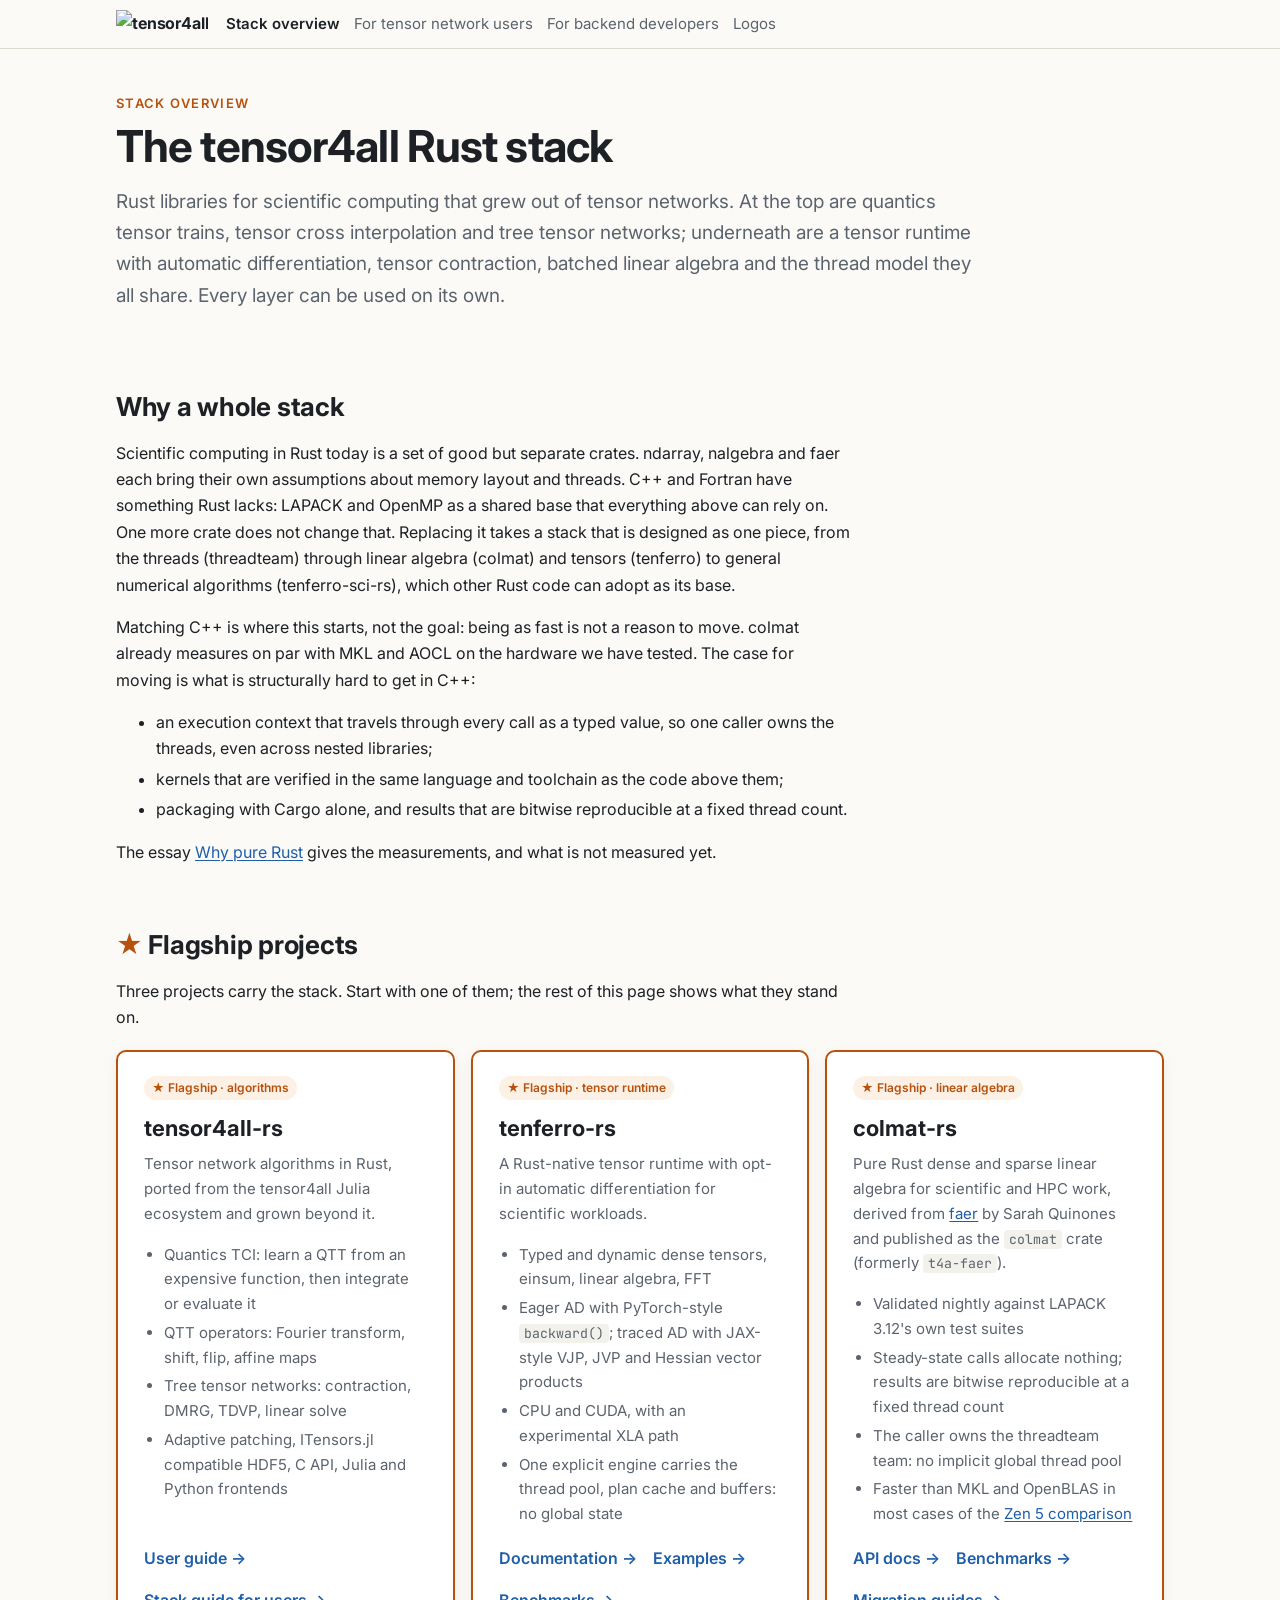
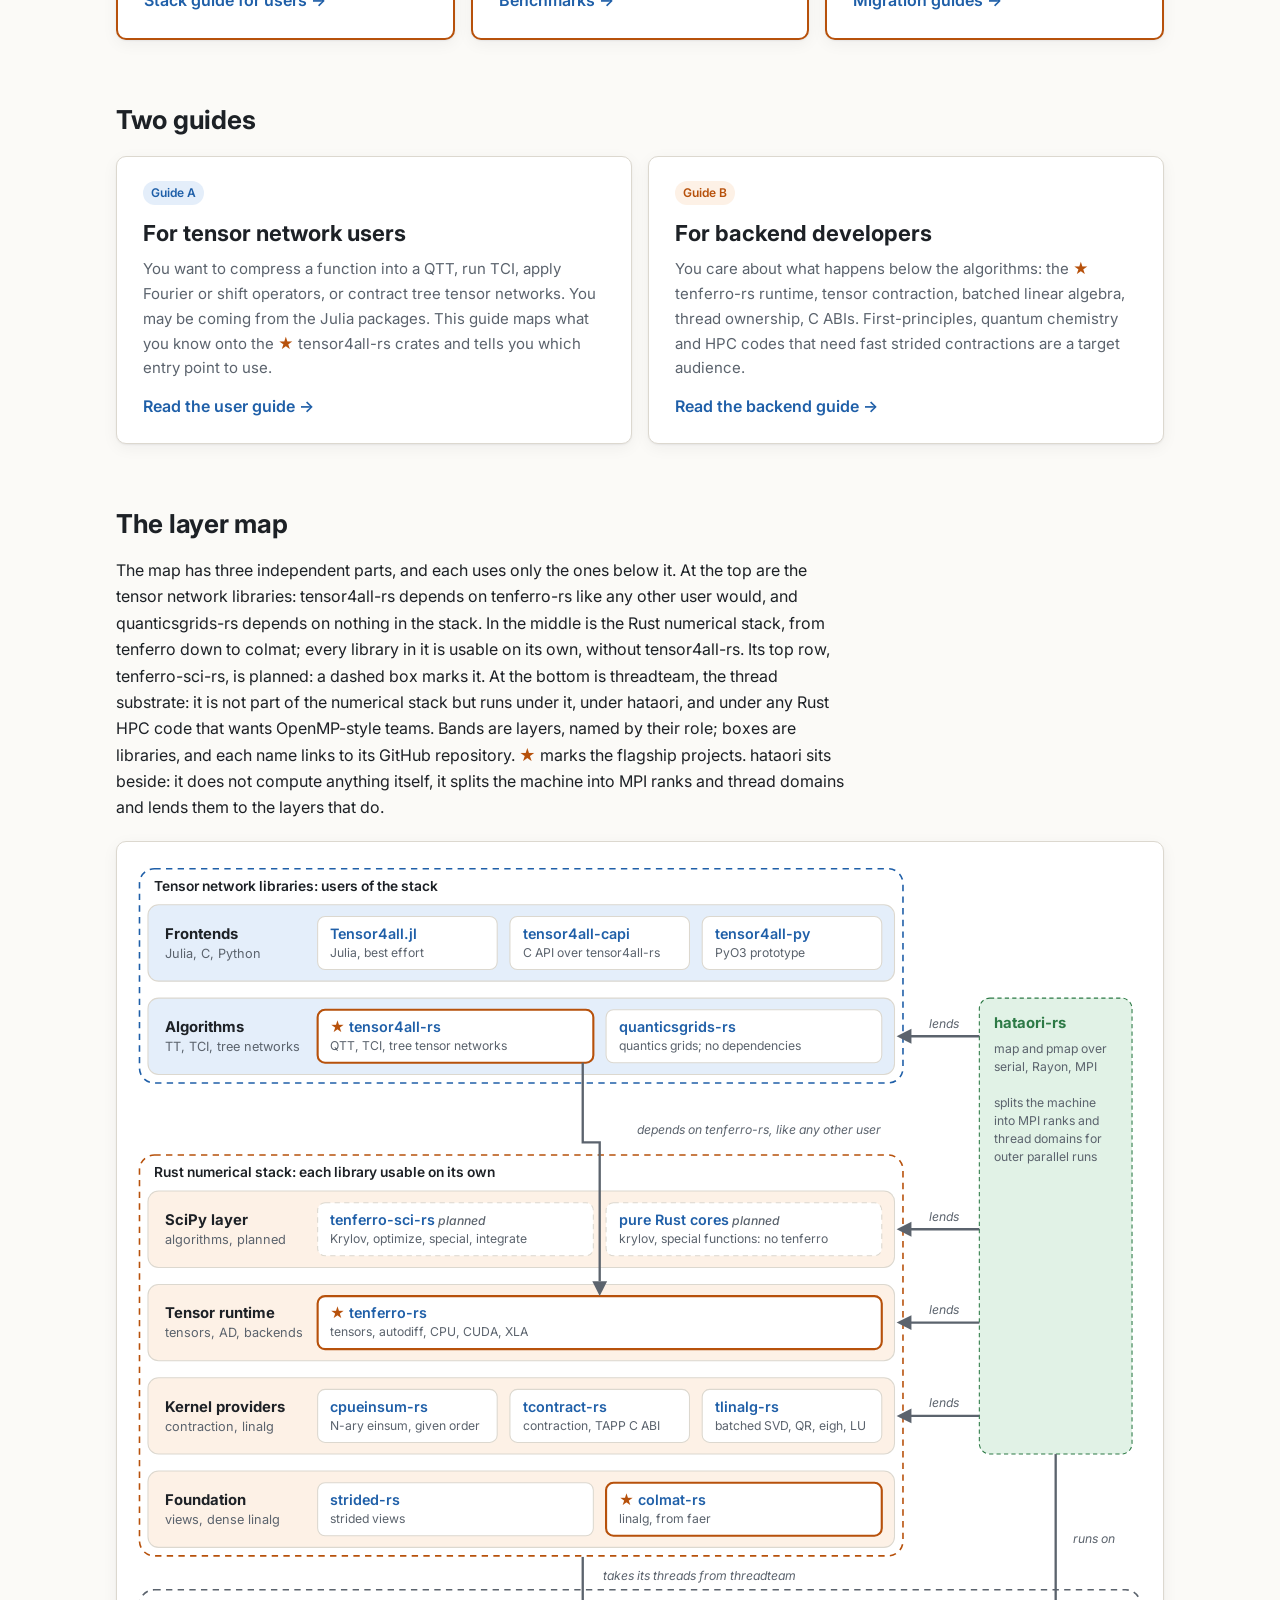
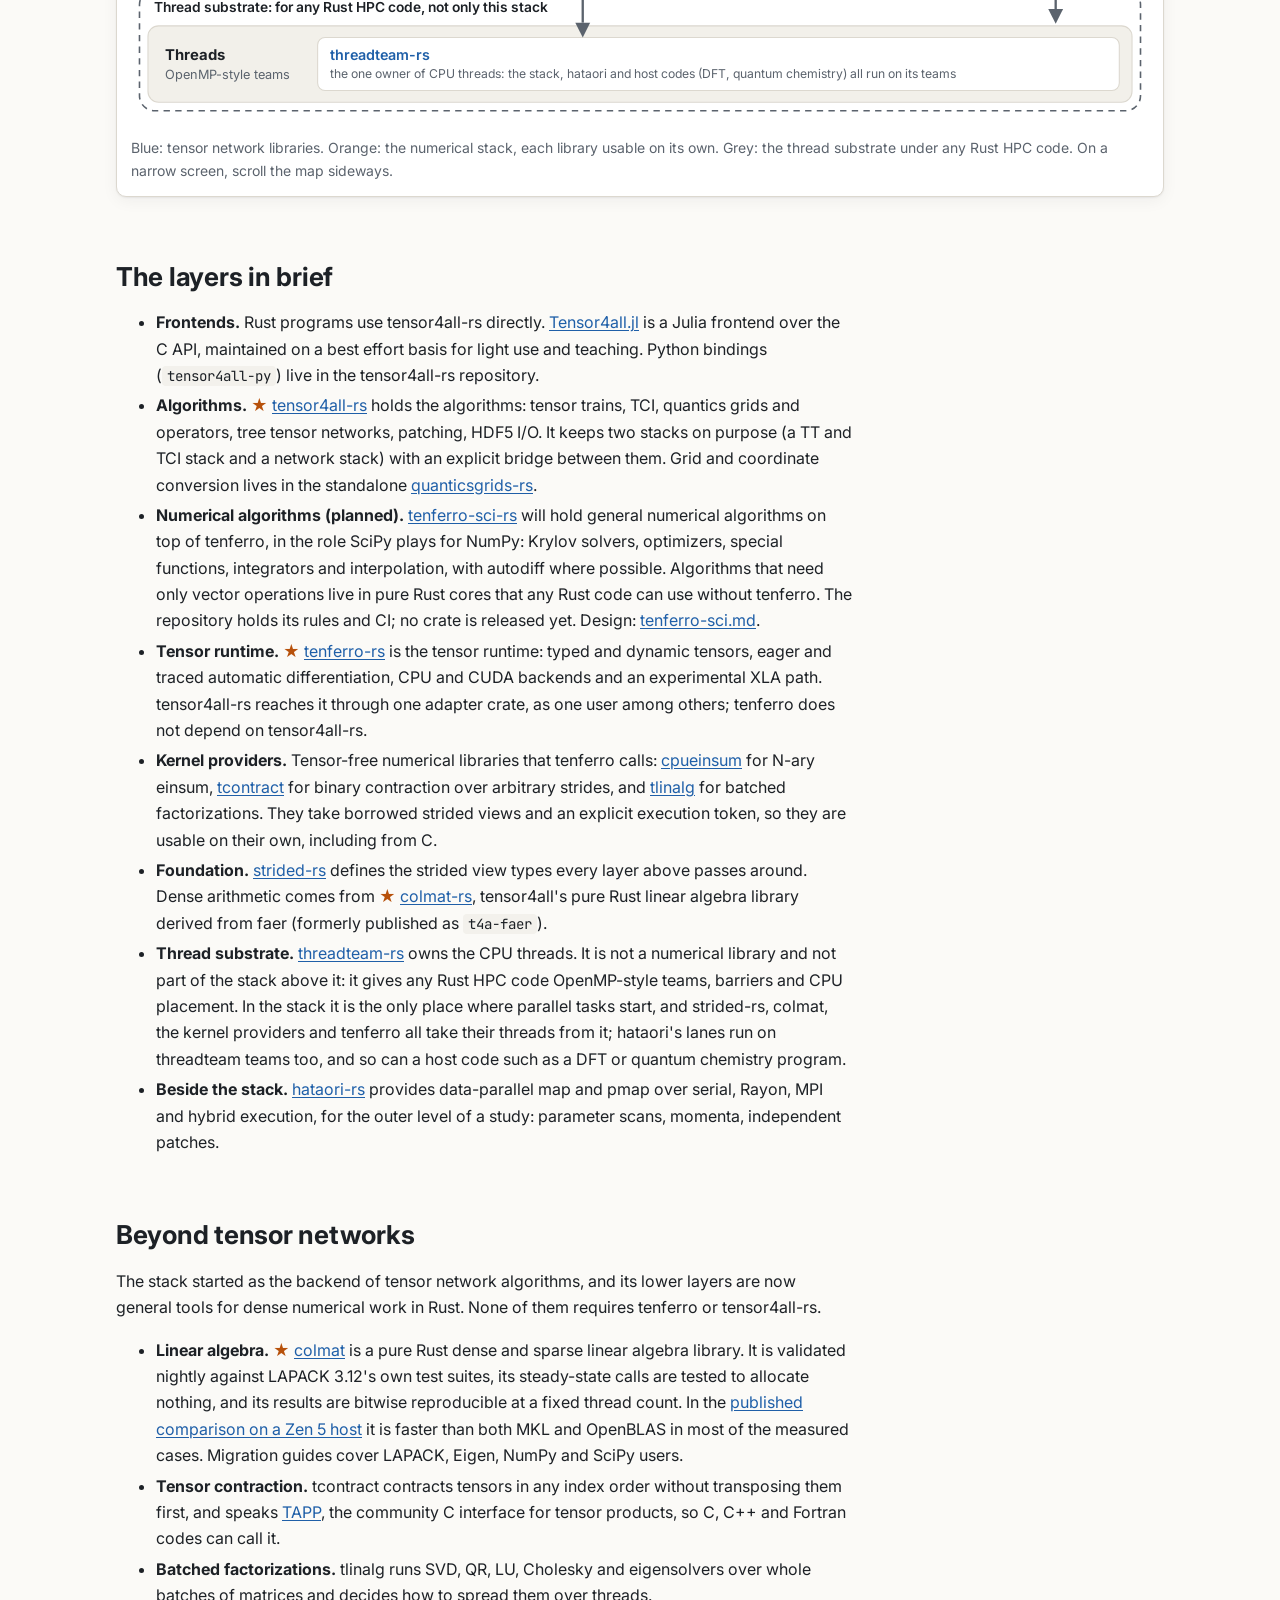
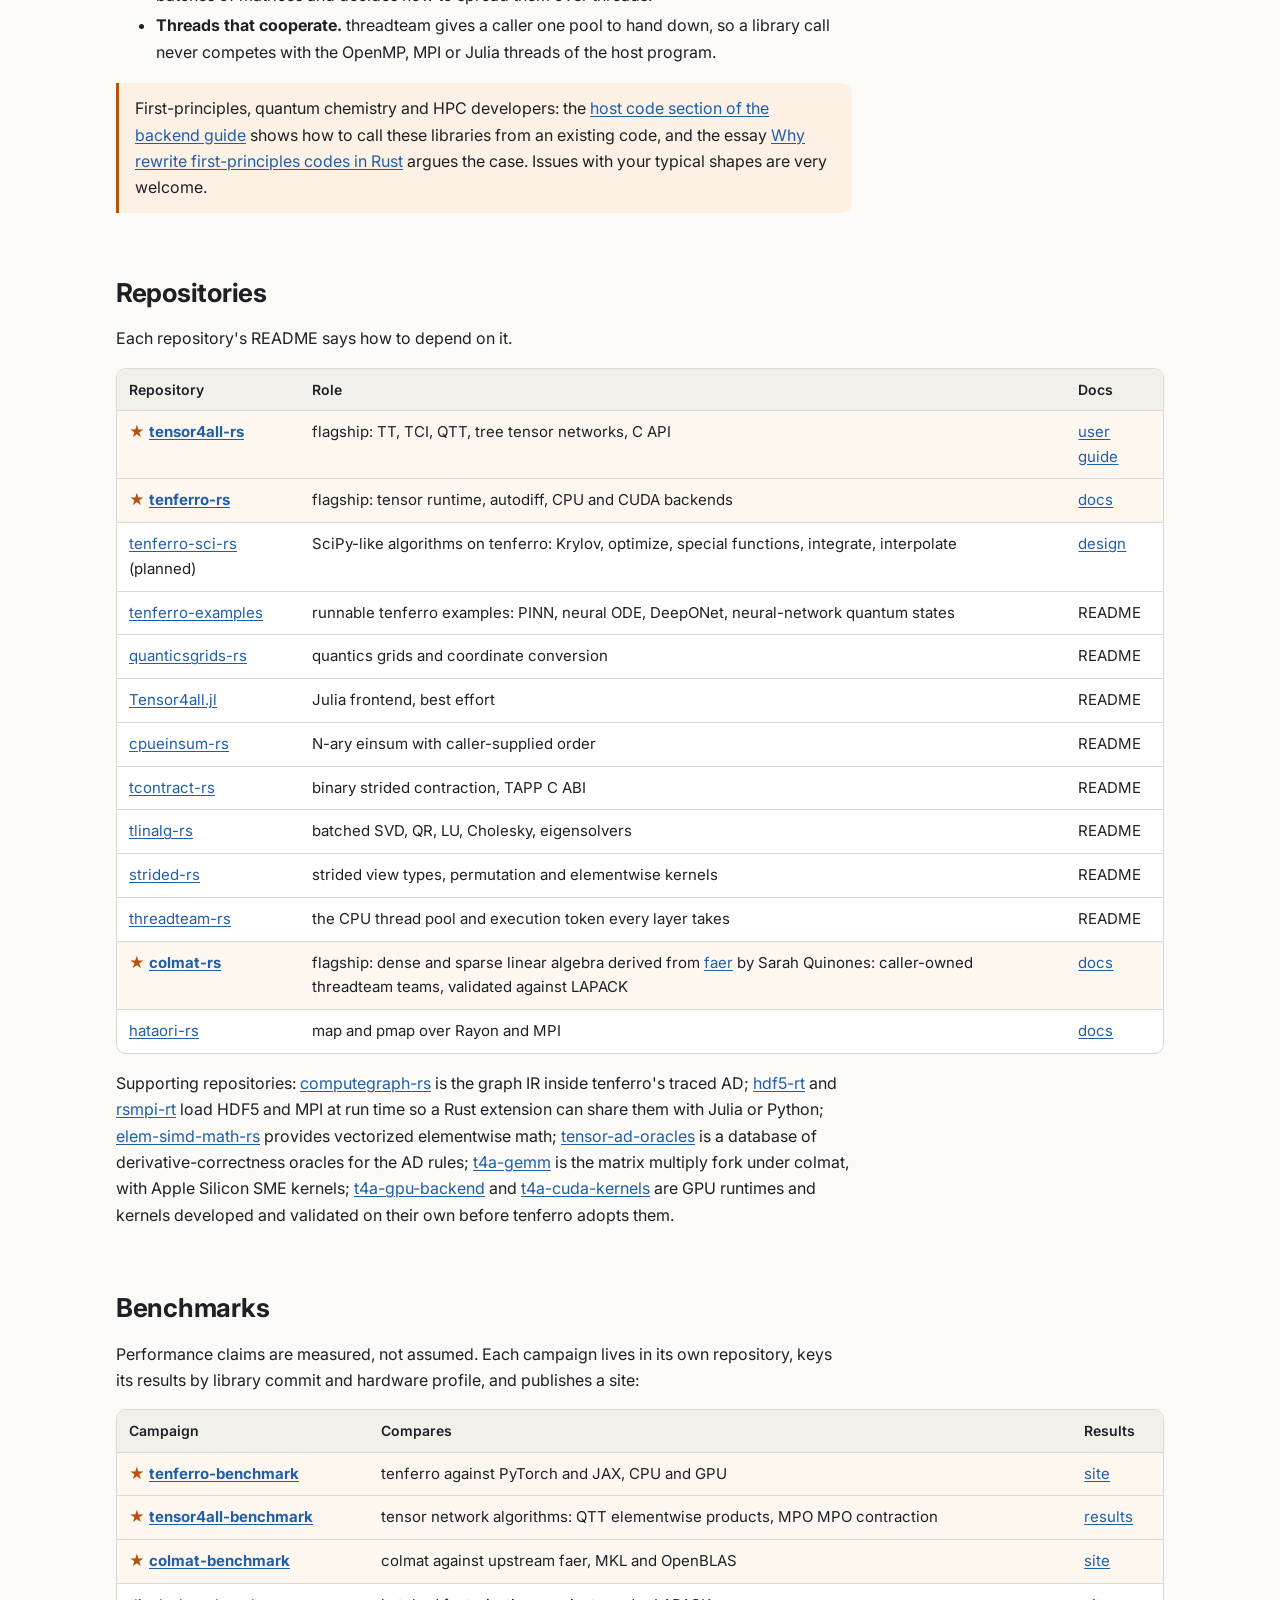
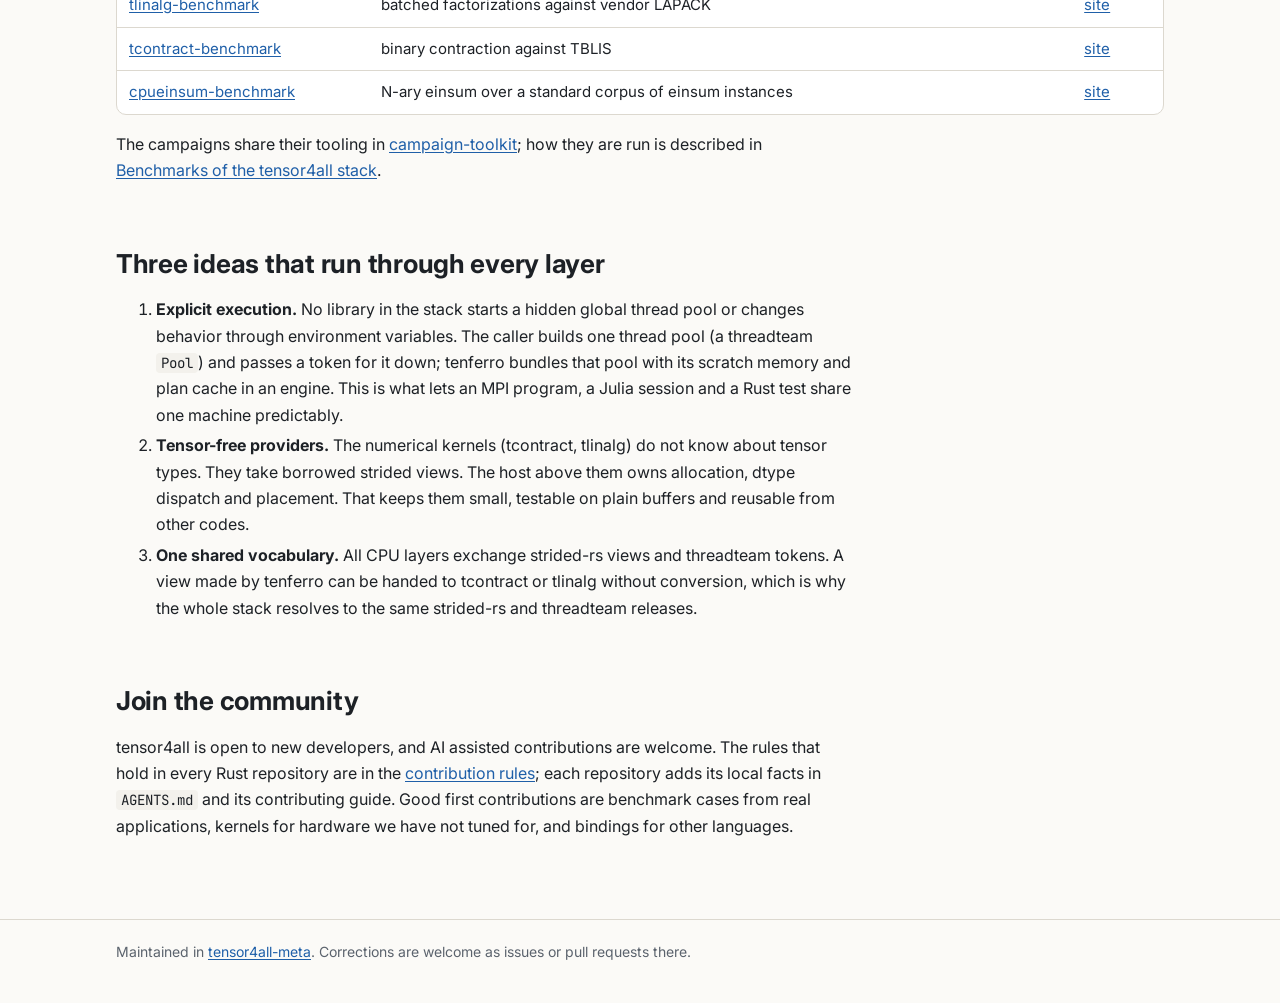
==== commit 2bc6dd25: "site(stack): add "Why a whole stack" Rust scientific computing needs a stack designed as one piece t" ====
--- a/site/stack/index.html
+++ b/site/stack/index.html
@@ -31,6 +31,16 @@
     <h1>The tensor4all Rust stack</h1>
     <p class="lead">Rust libraries for scientific computing that grew out of tensor networks. At the top are quantics tensor trains, tensor cross interpolation and tree tensor networks; underneath are a tensor runtime with automatic differentiation, tensor contraction, batched linear algebra and the thread model they all share. Every layer can be used on its own.</p>
   </section>
+
+  <h2 id="why">Why a whole stack</h2>
+  <p>Scientific computing in Rust today is a set of good but separate crates. ndarray, nalgebra and faer each bring their own assumptions about memory layout and threads. C++ and Fortran have something Rust lacks: LAPACK and OpenMP as a shared base that everything above can rely on. One more crate does not change that. Replacing it takes a stack that is designed as one piece, from the threads (threadteam) through linear algebra (colmat) and tensors (tenferro) to general numerical algorithms (tenferro-sci-rs), which other Rust code can adopt as its base.</p>
+  <p>Matching C++ is where this starts, not the goal: being as fast is not a reason to move. colmat already measures on par with MKL and AOCL on the hardware we have tested. The case for moving is what is structurally hard to get in C++:</p>
+  <ul>
+    <li>an execution context that travels through every call as a typed value, so one caller owns the threads, even across nested libraries;</li>
+    <li>kernels that are verified in the same language and toolchain as the code above them;</li>
+    <li>packaging with Cargo alone, and results that are bitwise reproducible at a fixed thread count.</li>
+  </ul>
+  <p>The essay <a href="https://github.com/tensor4all/tensor4all-meta/blob/main/docs/why_pure_rust.md">Why pure Rust</a> gives the measurements, and what is not measured yet.</p>
 
   <h2 id="flagships"><span class="star">&#9733;</span> Flagship projects</h2>
   <p>Three projects carry the stack. Start with one of them; the rest of this page shows what they stand on.</p>
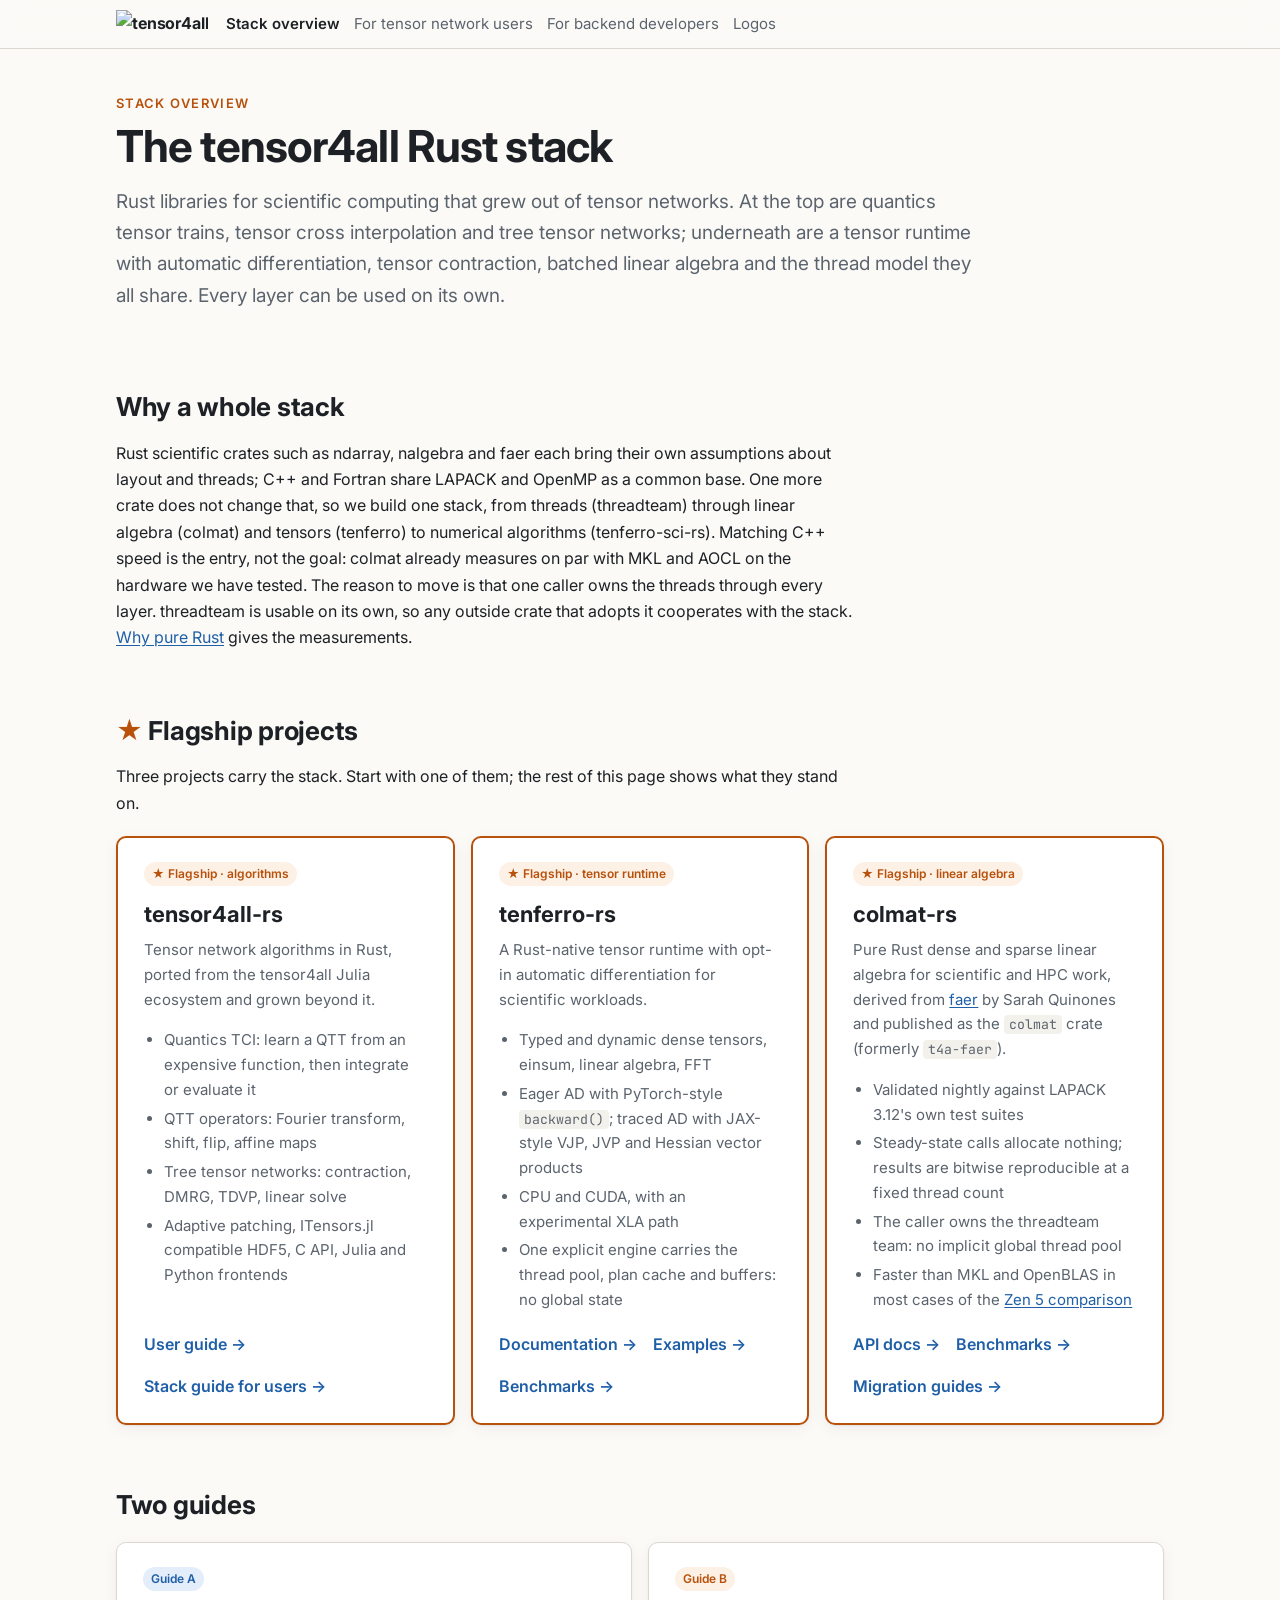
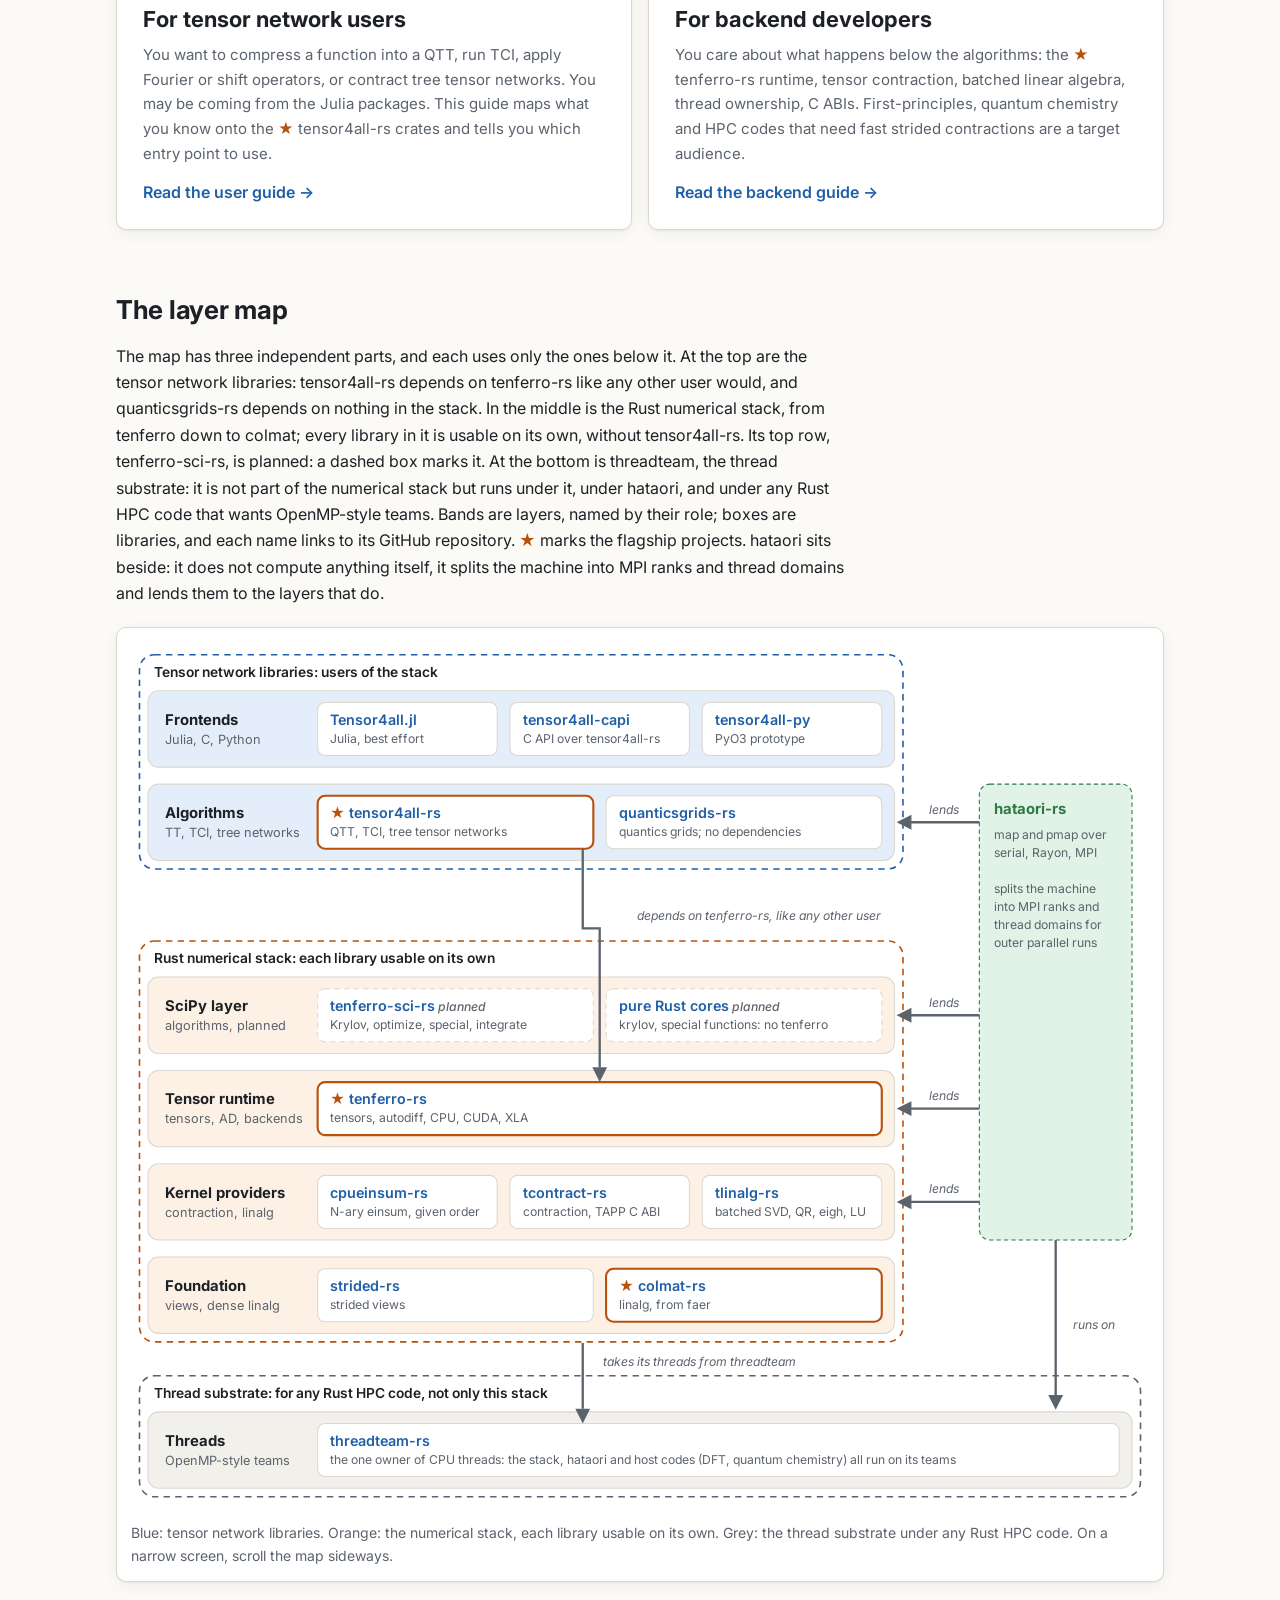
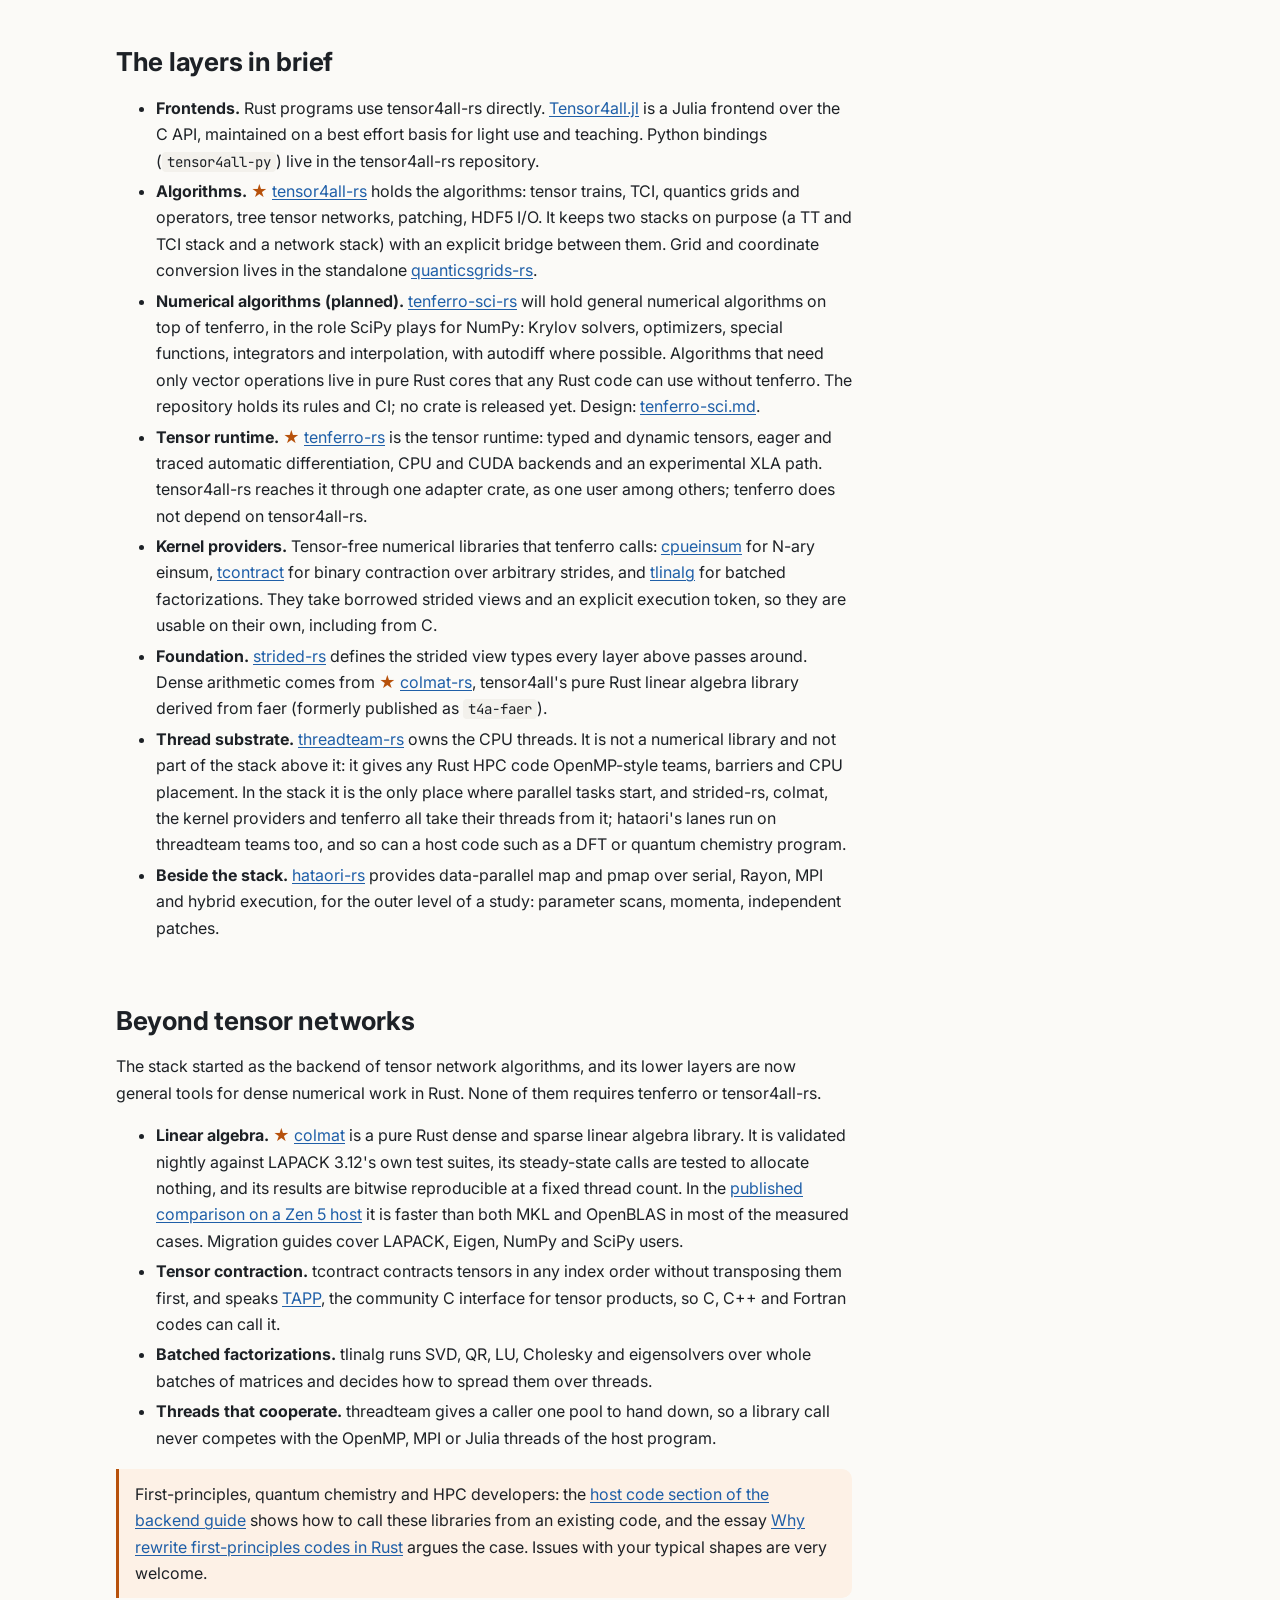
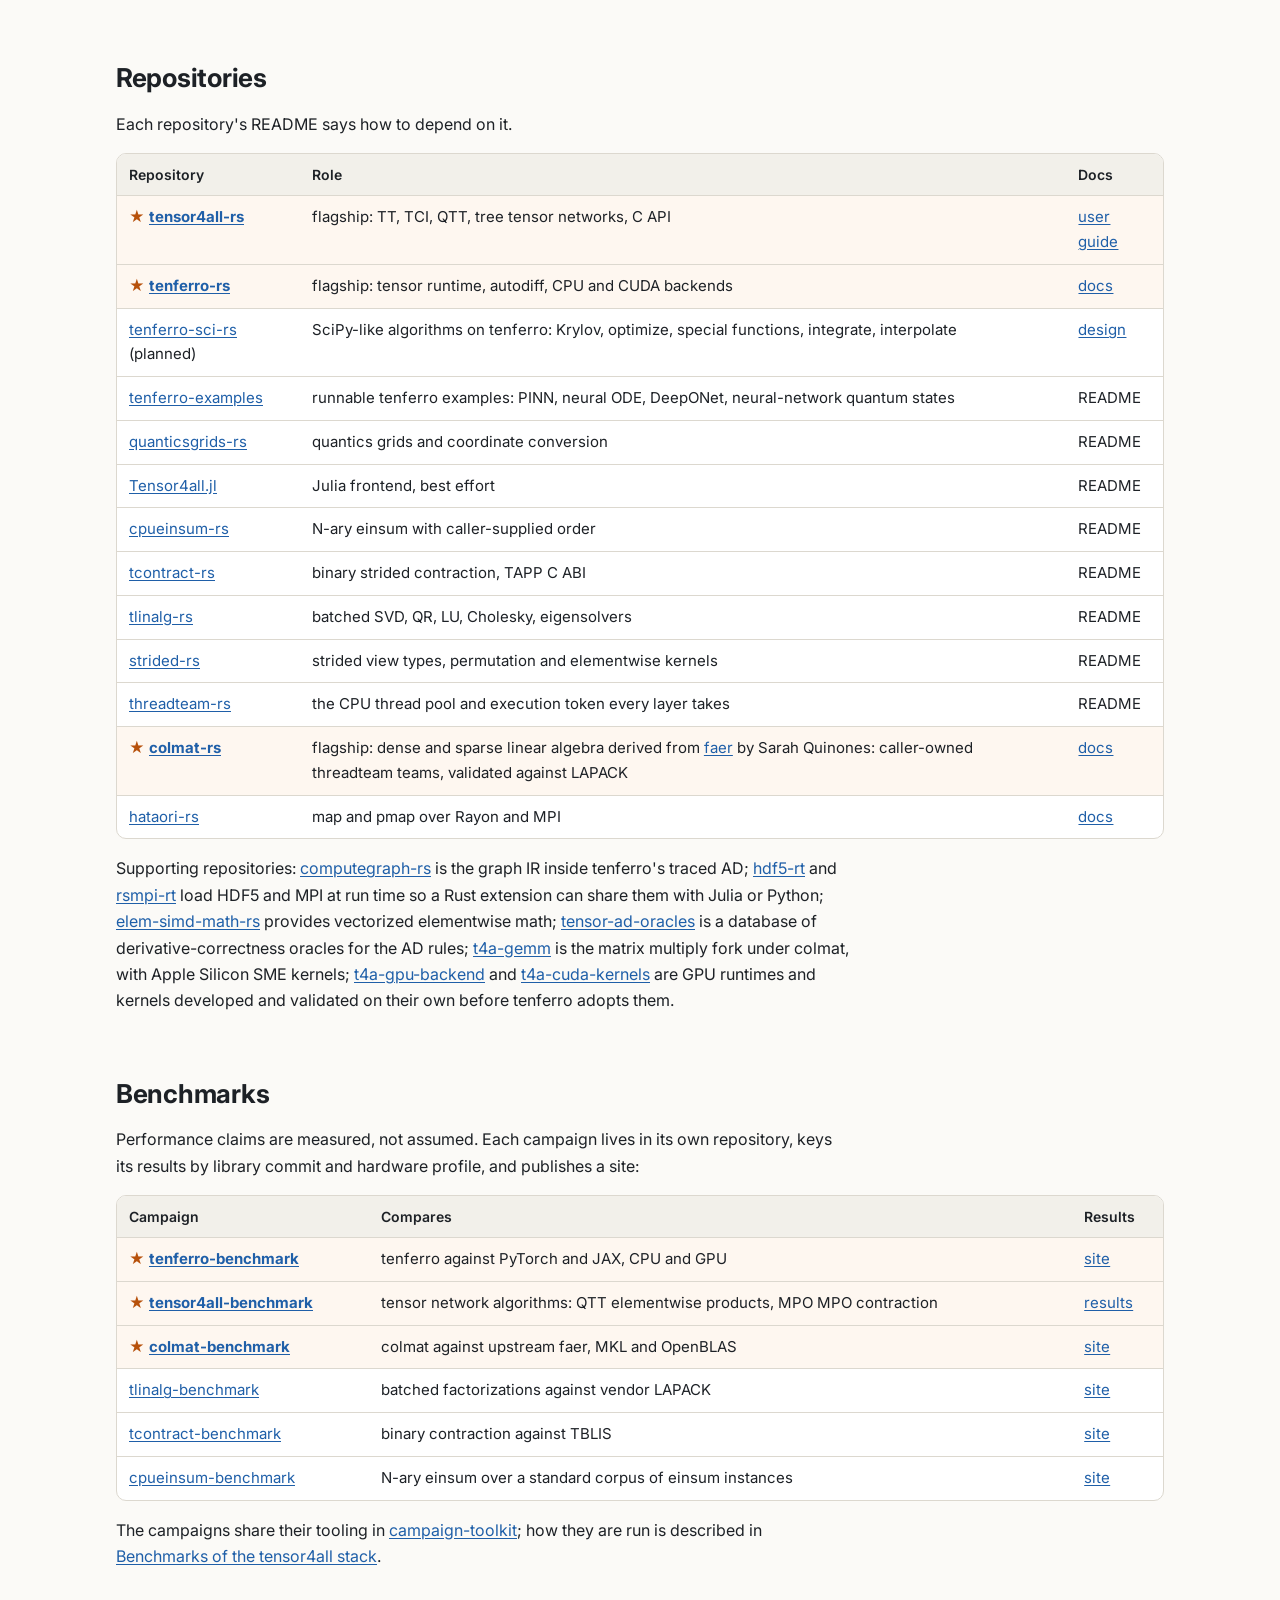
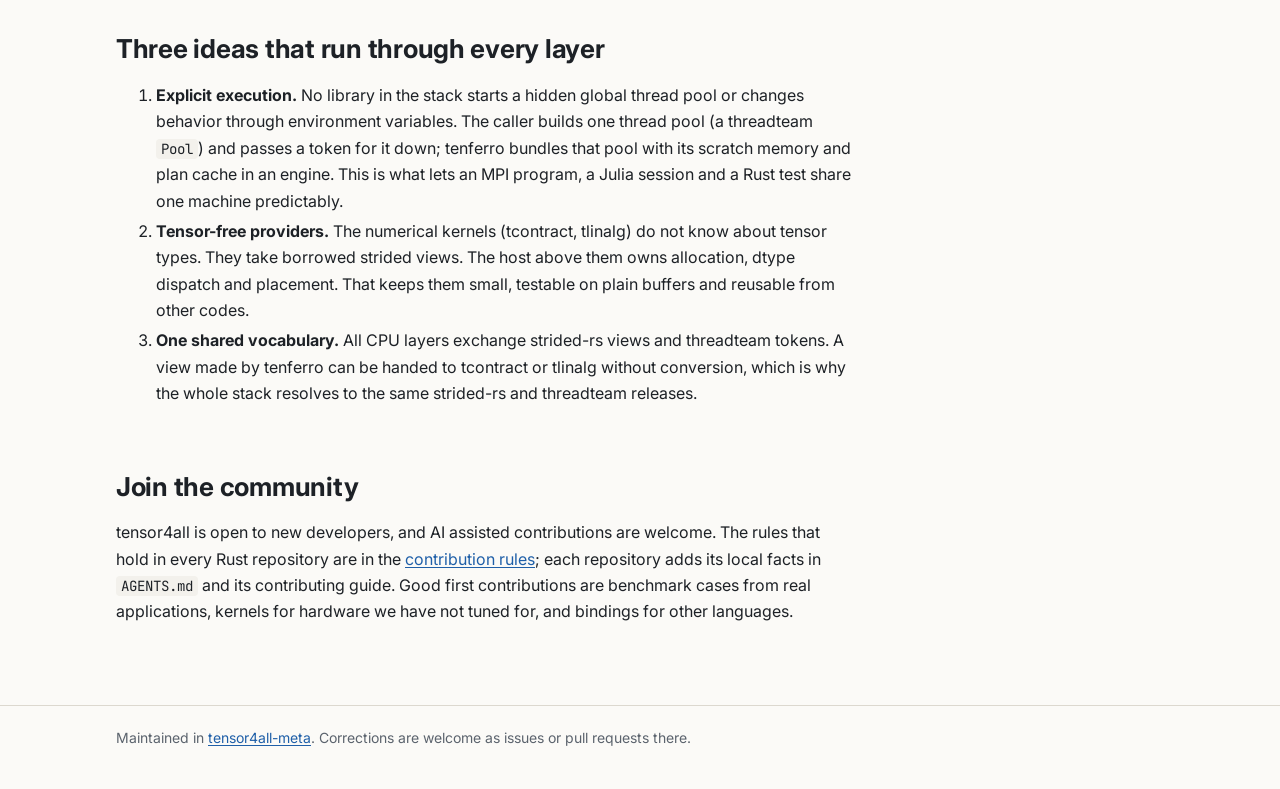
==== commit a4f18c7e: "site(stack): shorten "Why a whole stack"; threadteam for outside crates Co-Authored-By: Claude Opus " ====
--- a/site/stack/index.html
+++ b/site/stack/index.html
@@ -33,14 +33,7 @@
   </section>
 
   <h2 id="why">Why a whole stack</h2>
-  <p>Scientific computing in Rust today is a set of good but separate crates. ndarray, nalgebra and faer each bring their own assumptions about memory layout and threads. C++ and Fortran have something Rust lacks: LAPACK and OpenMP as a shared base that everything above can rely on. One more crate does not change that. Replacing it takes a stack that is designed as one piece, from the threads (threadteam) through linear algebra (colmat) and tensors (tenferro) to general numerical algorithms (tenferro-sci-rs), which other Rust code can adopt as its base.</p>
-  <p>Matching C++ is where this starts, not the goal: being as fast is not a reason to move. colmat already measures on par with MKL and AOCL on the hardware we have tested. The case for moving is what is structurally hard to get in C++:</p>
-  <ul>
-    <li>an execution context that travels through every call as a typed value, so one caller owns the threads, even across nested libraries;</li>
-    <li>kernels that are verified in the same language and toolchain as the code above them;</li>
-    <li>packaging with Cargo alone, and results that are bitwise reproducible at a fixed thread count.</li>
-  </ul>
-  <p>The essay <a href="https://github.com/tensor4all/tensor4all-meta/blob/main/docs/why_pure_rust.md">Why pure Rust</a> gives the measurements, and what is not measured yet.</p>
+  <p>Rust scientific crates such as ndarray, nalgebra and faer each bring their own assumptions about layout and threads; C++ and Fortran share LAPACK and OpenMP as a common base. One more crate does not change that, so we build one stack, from threads (threadteam) through linear algebra (colmat) and tensors (tenferro) to numerical algorithms (tenferro-sci-rs). Matching C++ speed is the entry, not the goal: colmat already measures on par with MKL and AOCL on the hardware we have tested. The reason to move is that one caller owns the threads through every layer. threadteam is usable on its own, so any outside crate that adopts it cooperates with the stack. <a href="https://github.com/tensor4all/tensor4all-meta/blob/main/docs/why_pure_rust.md">Why pure Rust</a> gives the measurements.</p>
 
   <h2 id="flagships"><span class="star">&#9733;</span> Flagship projects</h2>
   <p>Three projects carry the stack. Start with one of them; the rest of this page shows what they stand on.</p>
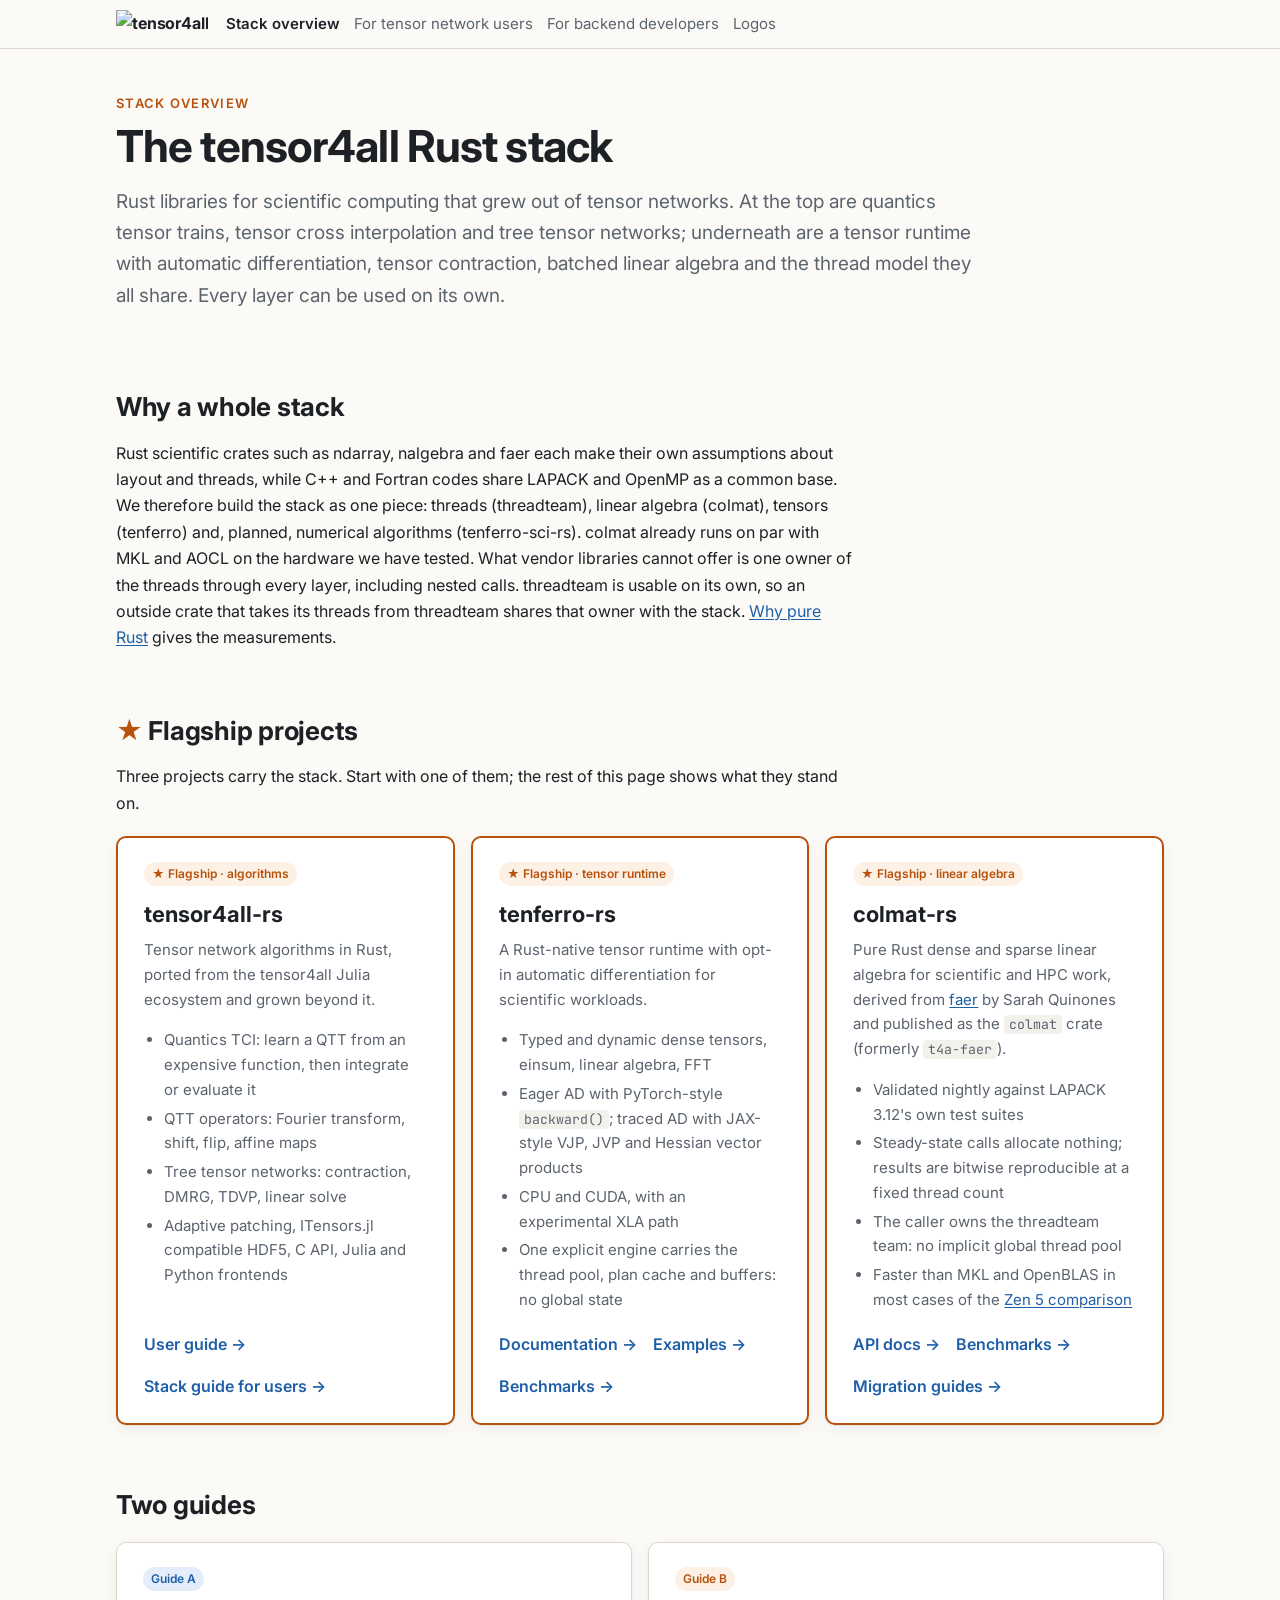
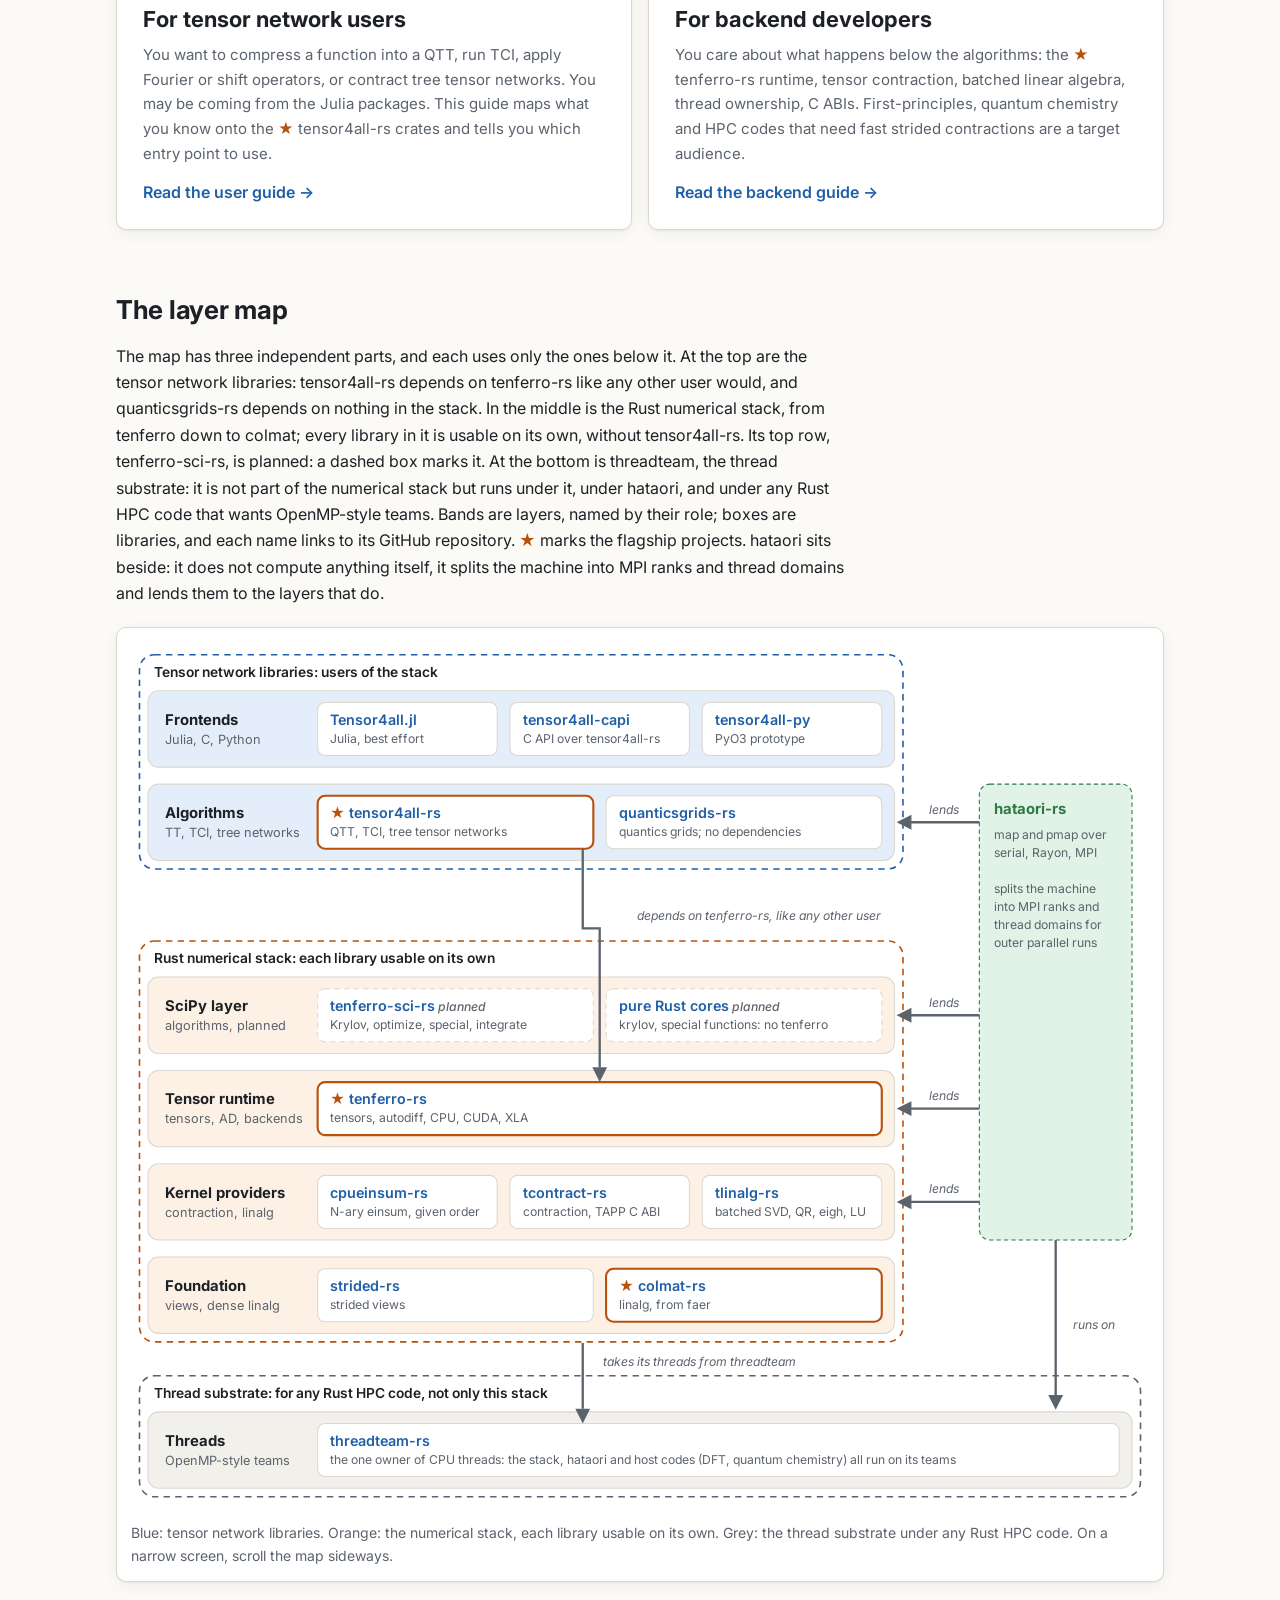
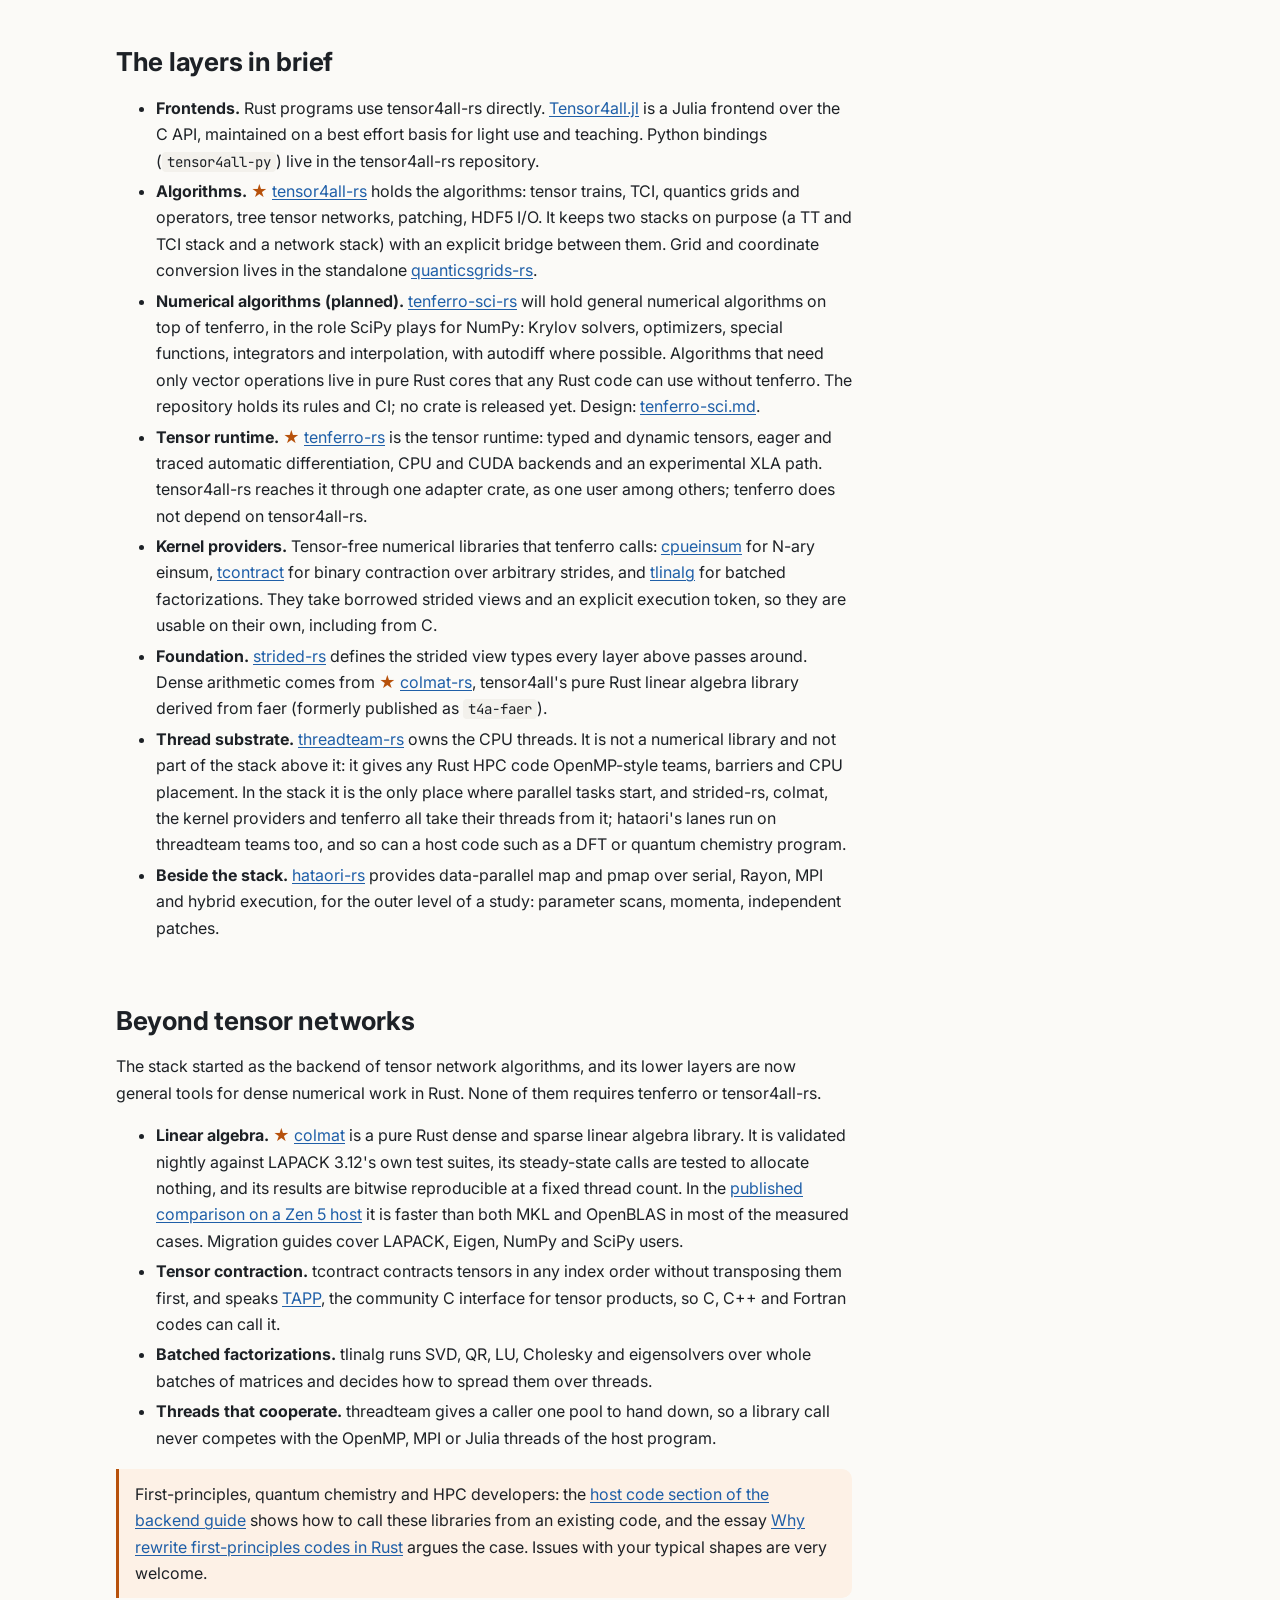
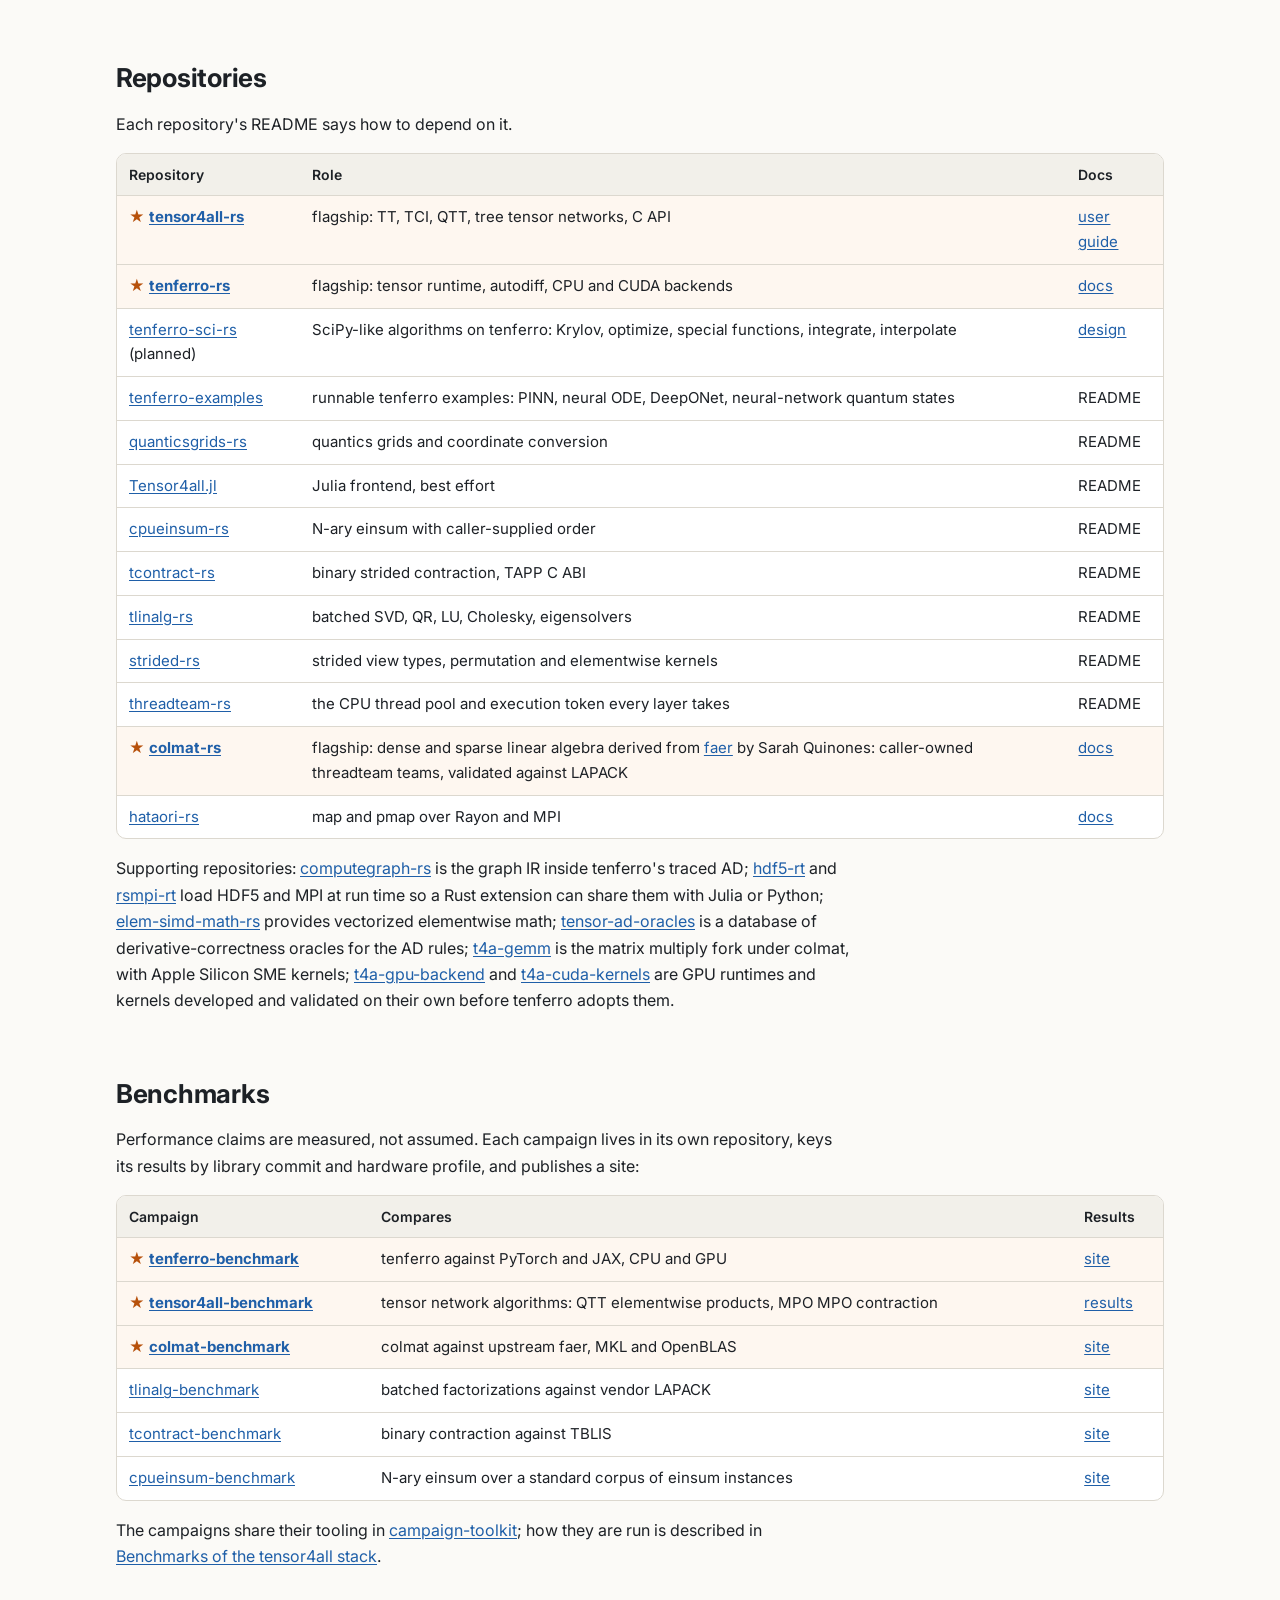
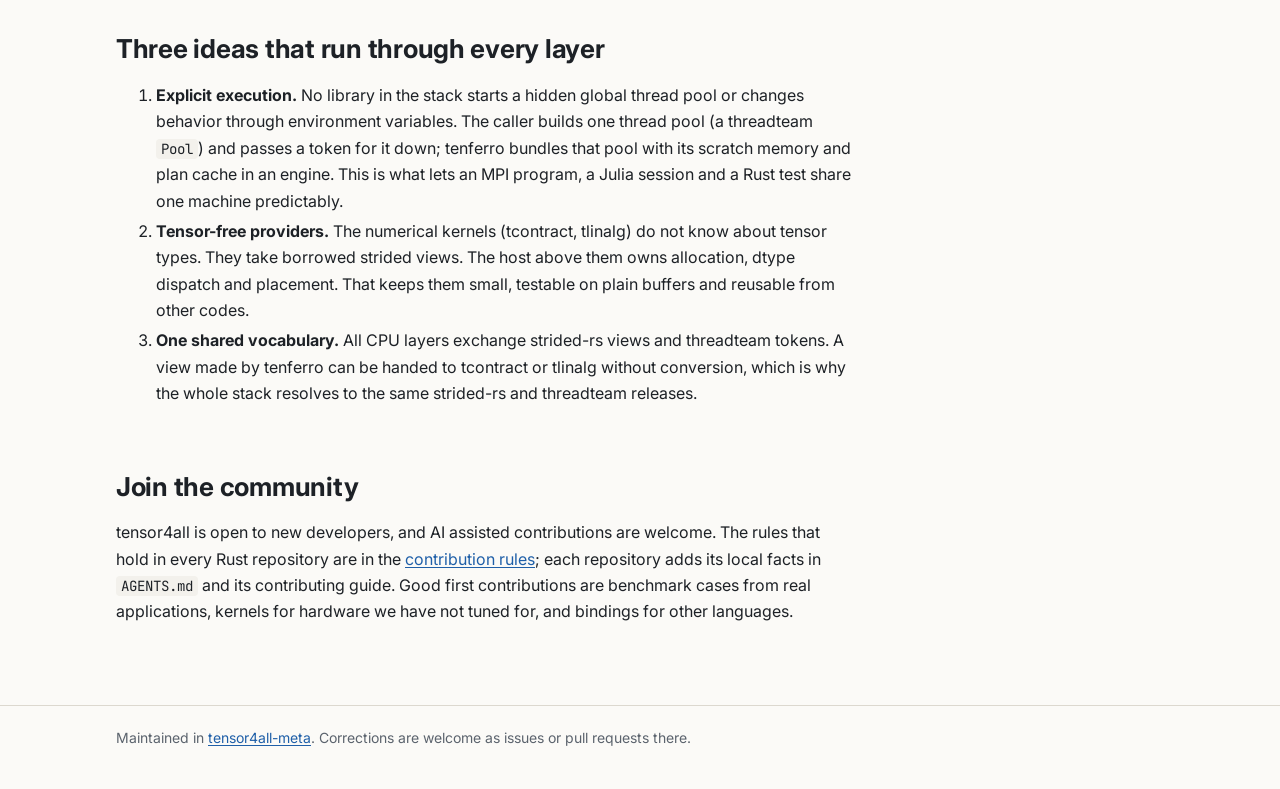
==== commit ddccd04f: "site(stack): plainer wording for "Why a whole stack" Co-Authored-By: Claude Opus 5.5 <noreply@anthro" ====
--- a/site/stack/index.html
+++ b/site/stack/index.html
@@ -33,7 +33,7 @@
   </section>
 
   <h2 id="why">Why a whole stack</h2>
-  <p>Rust scientific crates such as ndarray, nalgebra and faer each bring their own assumptions about layout and threads; C++ and Fortran share LAPACK and OpenMP as a common base. One more crate does not change that, so we build one stack, from threads (threadteam) through linear algebra (colmat) and tensors (tenferro) to numerical algorithms (tenferro-sci-rs). Matching C++ speed is the entry, not the goal: colmat already measures on par with MKL and AOCL on the hardware we have tested. The reason to move is that one caller owns the threads through every layer. threadteam is usable on its own, so any outside crate that adopts it cooperates with the stack. <a href="https://github.com/tensor4all/tensor4all-meta/blob/main/docs/why_pure_rust.md">Why pure Rust</a> gives the measurements.</p>
+  <p>Rust scientific crates such as ndarray, nalgebra and faer each make their own assumptions about layout and threads, while C++ and Fortran codes share LAPACK and OpenMP as a common base. We therefore build the stack as one piece: threads (threadteam), linear algebra (colmat), tensors (tenferro) and, planned, numerical algorithms (tenferro-sci-rs). colmat already runs on par with MKL and AOCL on the hardware we have tested. What vendor libraries cannot offer is one owner of the threads through every layer, including nested calls. threadteam is usable on its own, so an outside crate that takes its threads from threadteam shares that owner with the stack. <a href="https://github.com/tensor4all/tensor4all-meta/blob/main/docs/why_pure_rust.md">Why pure Rust</a> gives the measurements.</p>
 
   <h2 id="flagships"><span class="star">&#9733;</span> Flagship projects</h2>
   <p>Three projects carry the stack. Start with one of them; the rest of this page shows what they stand on.</p>
